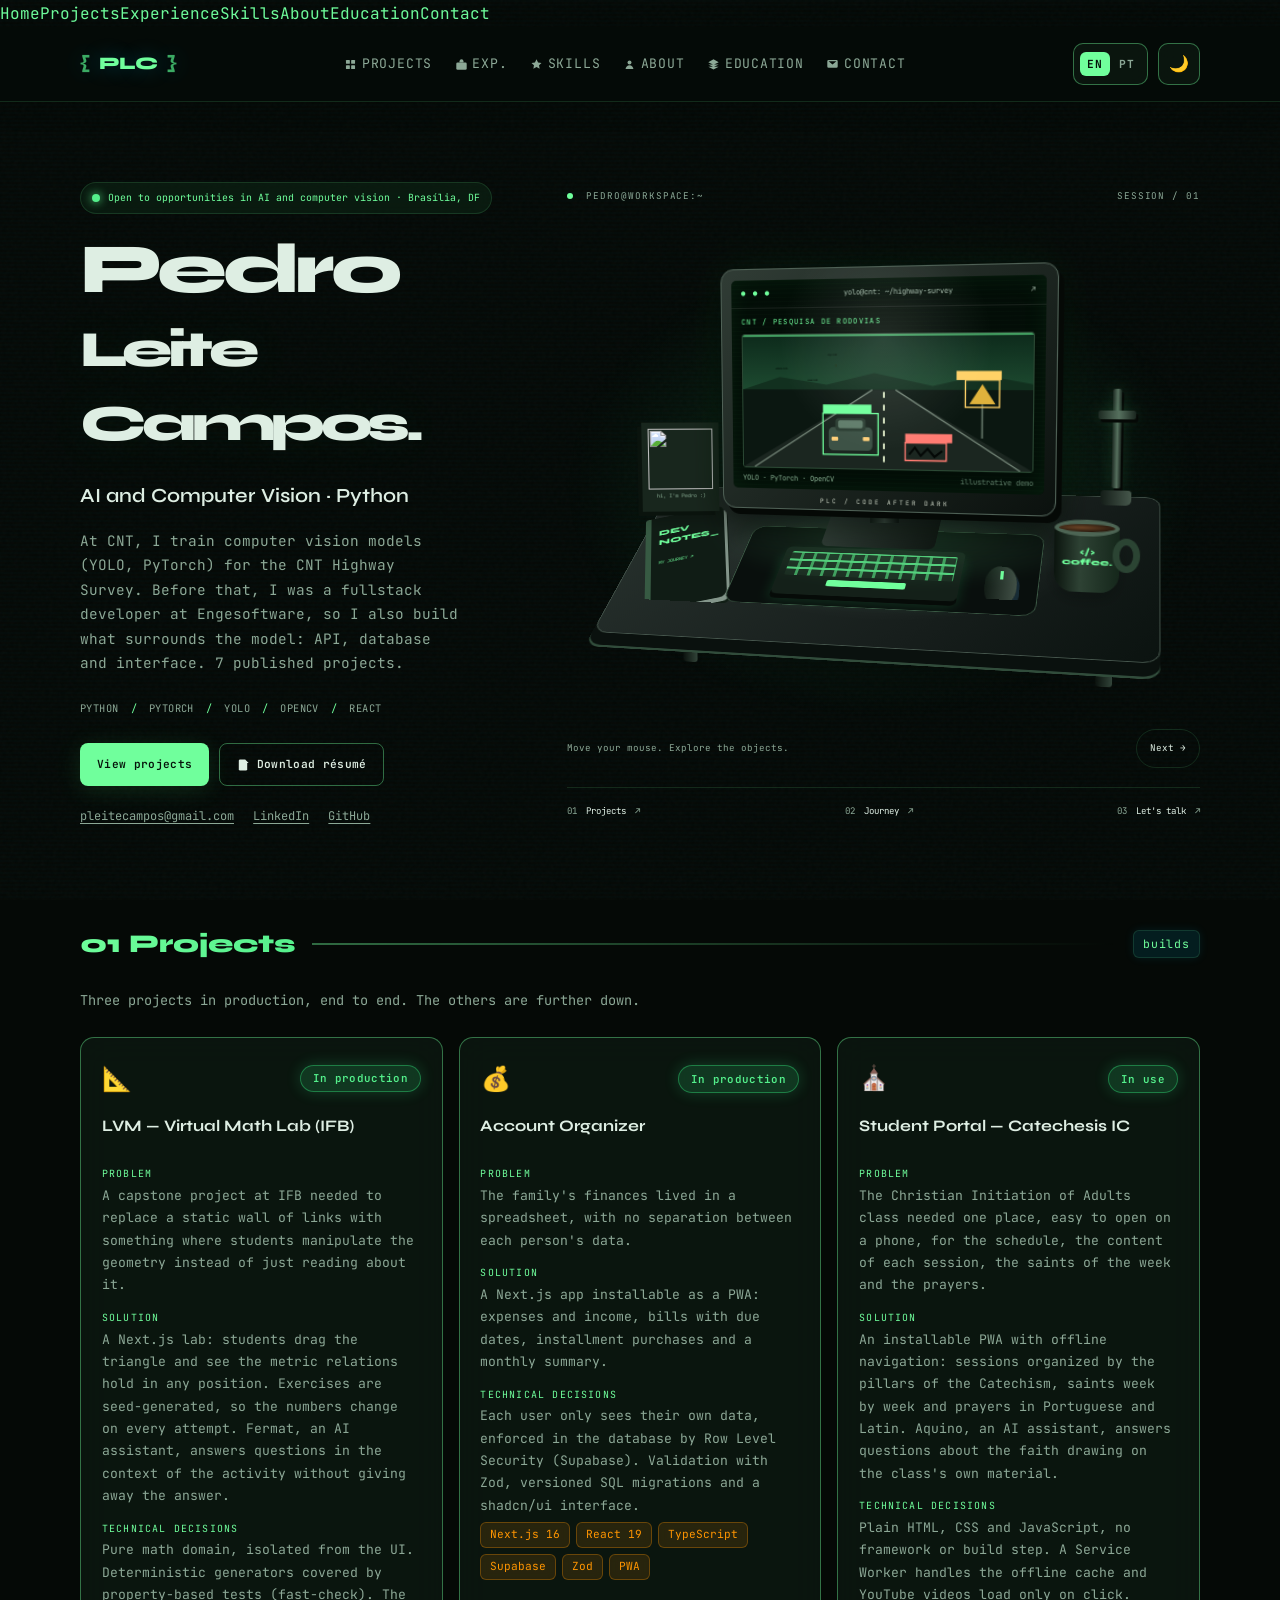
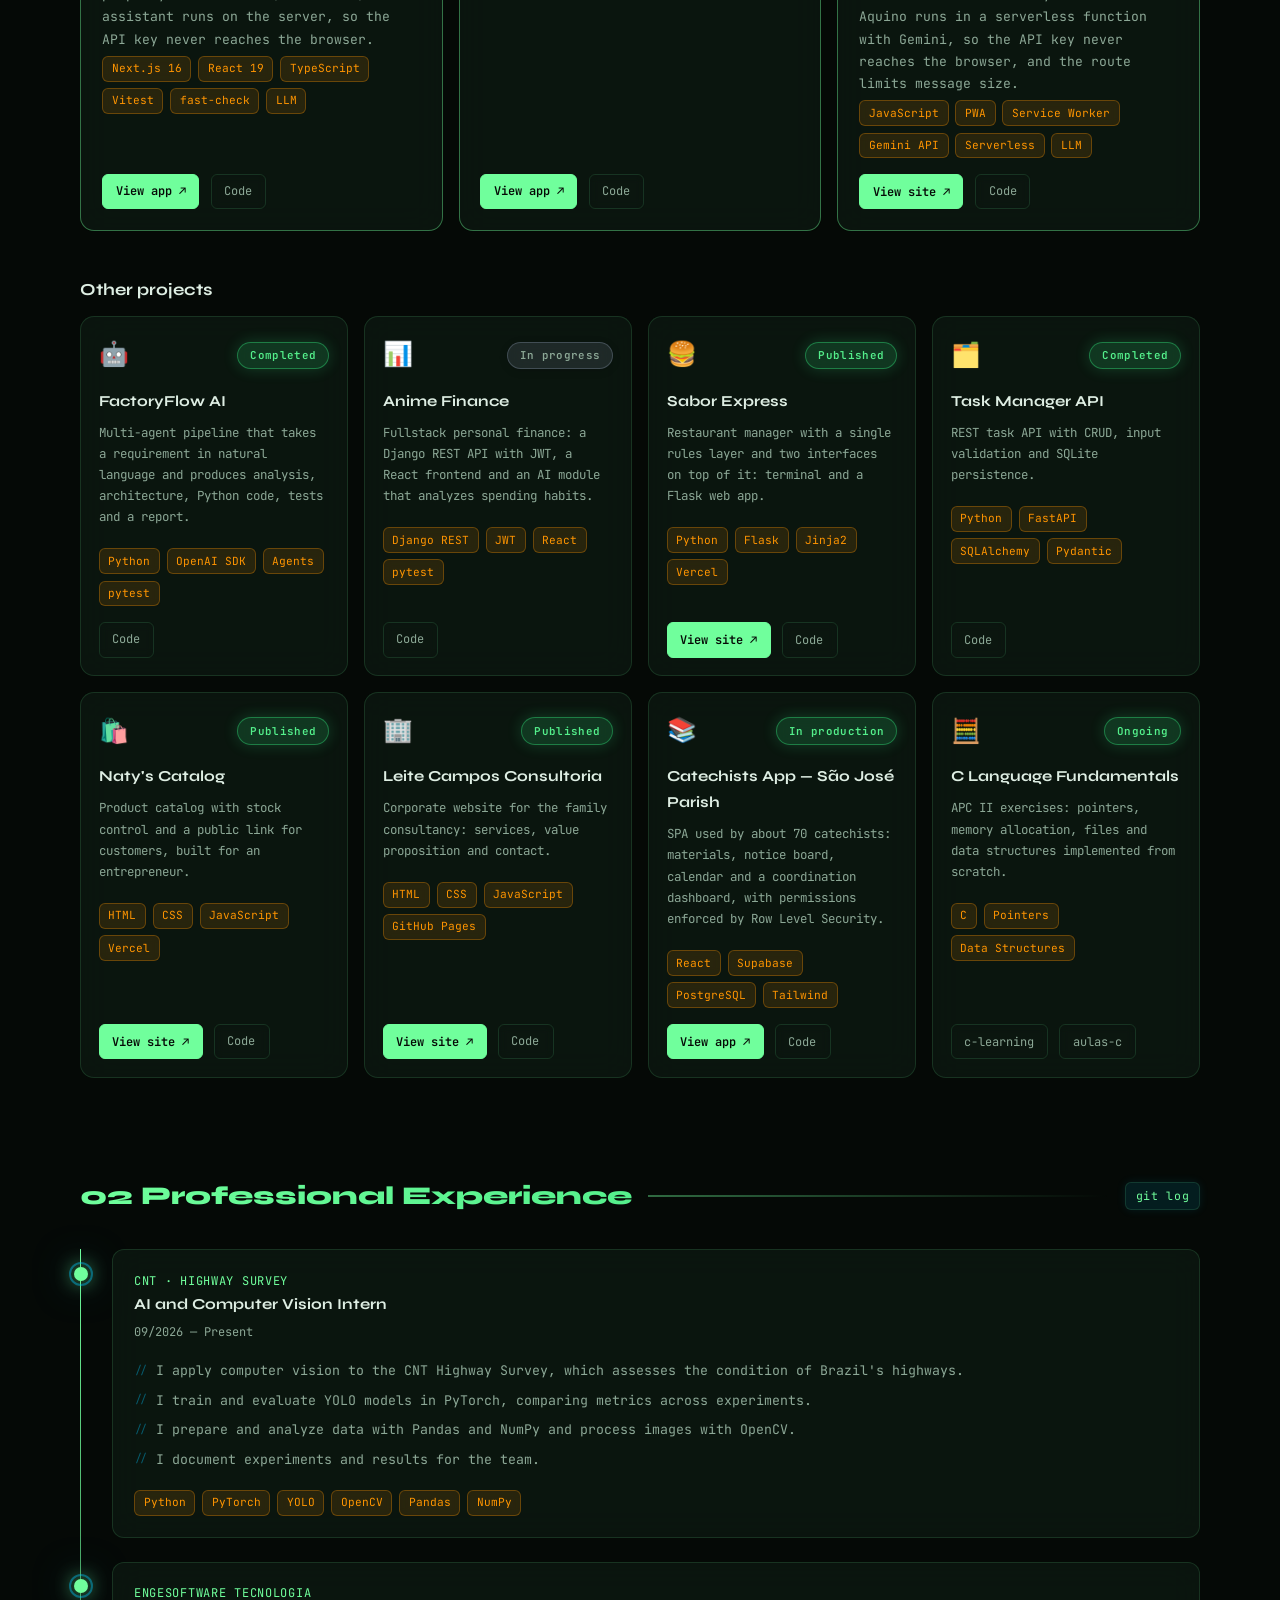
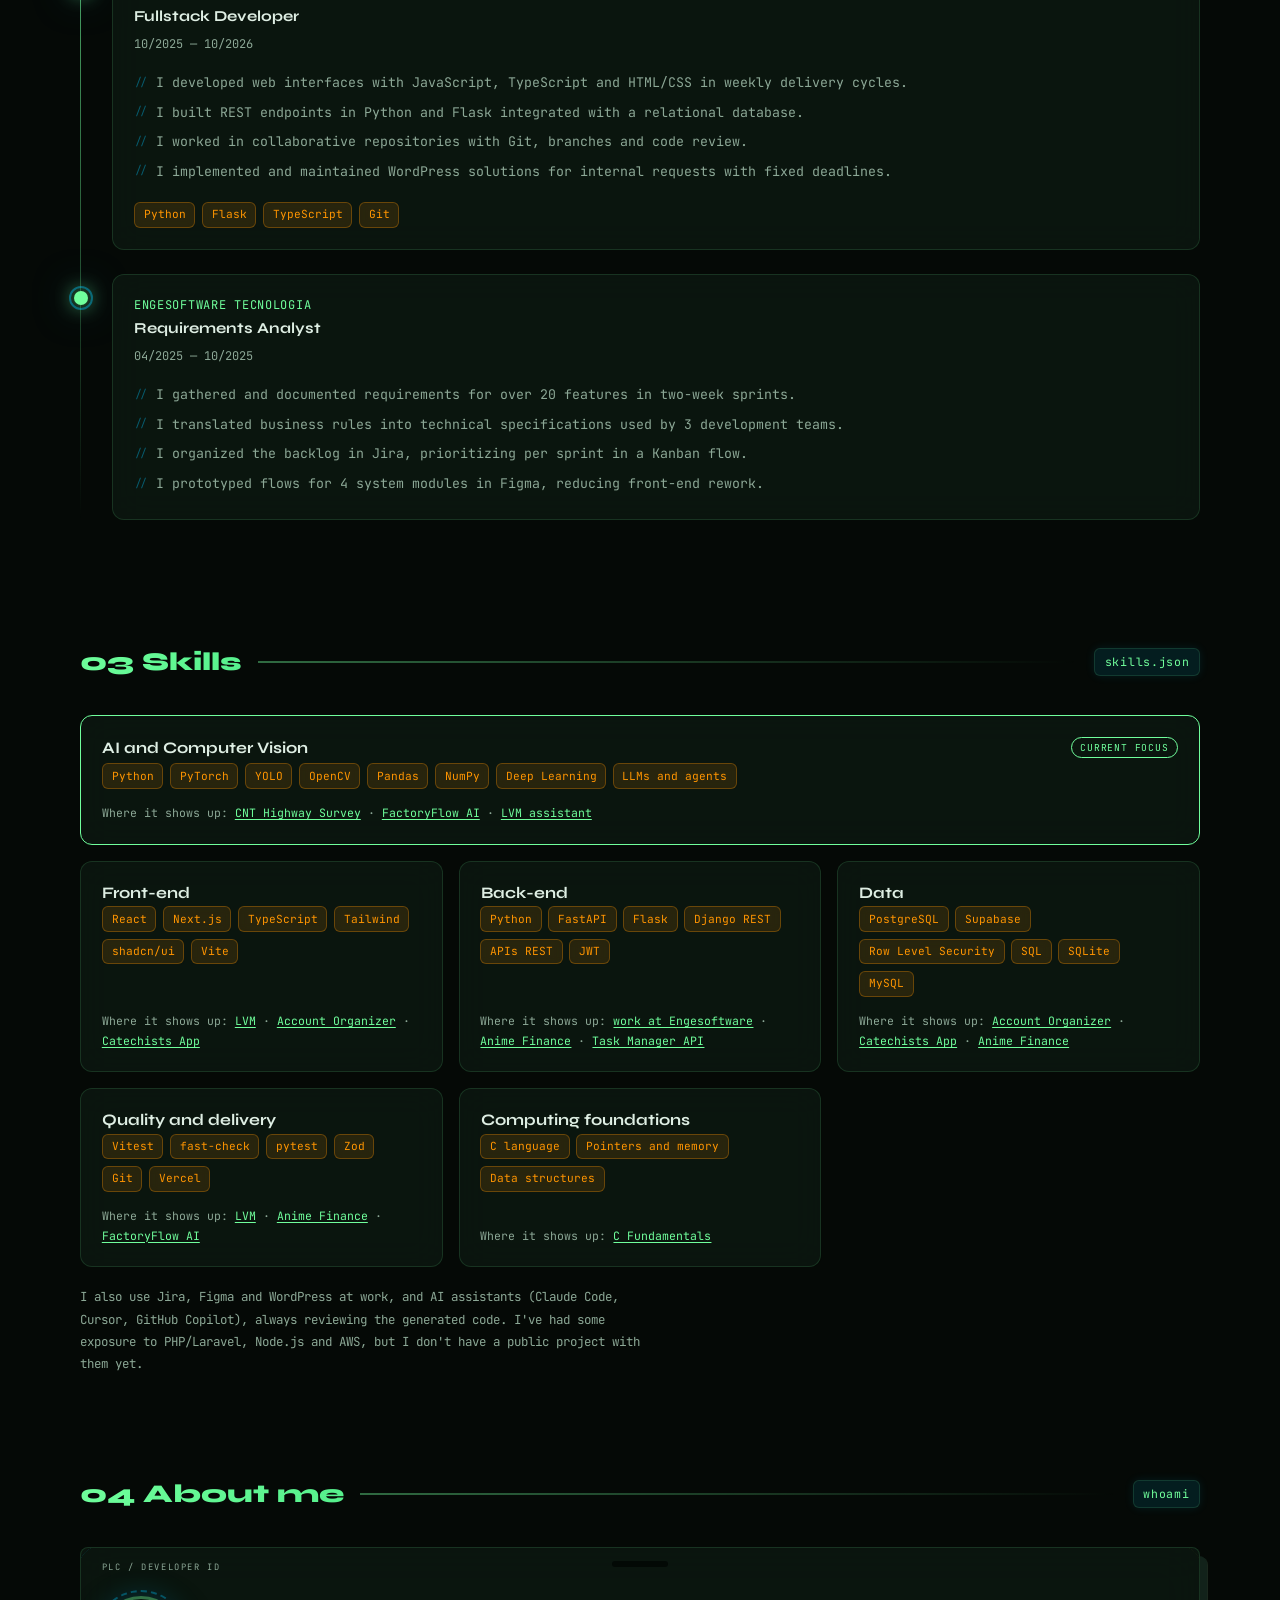
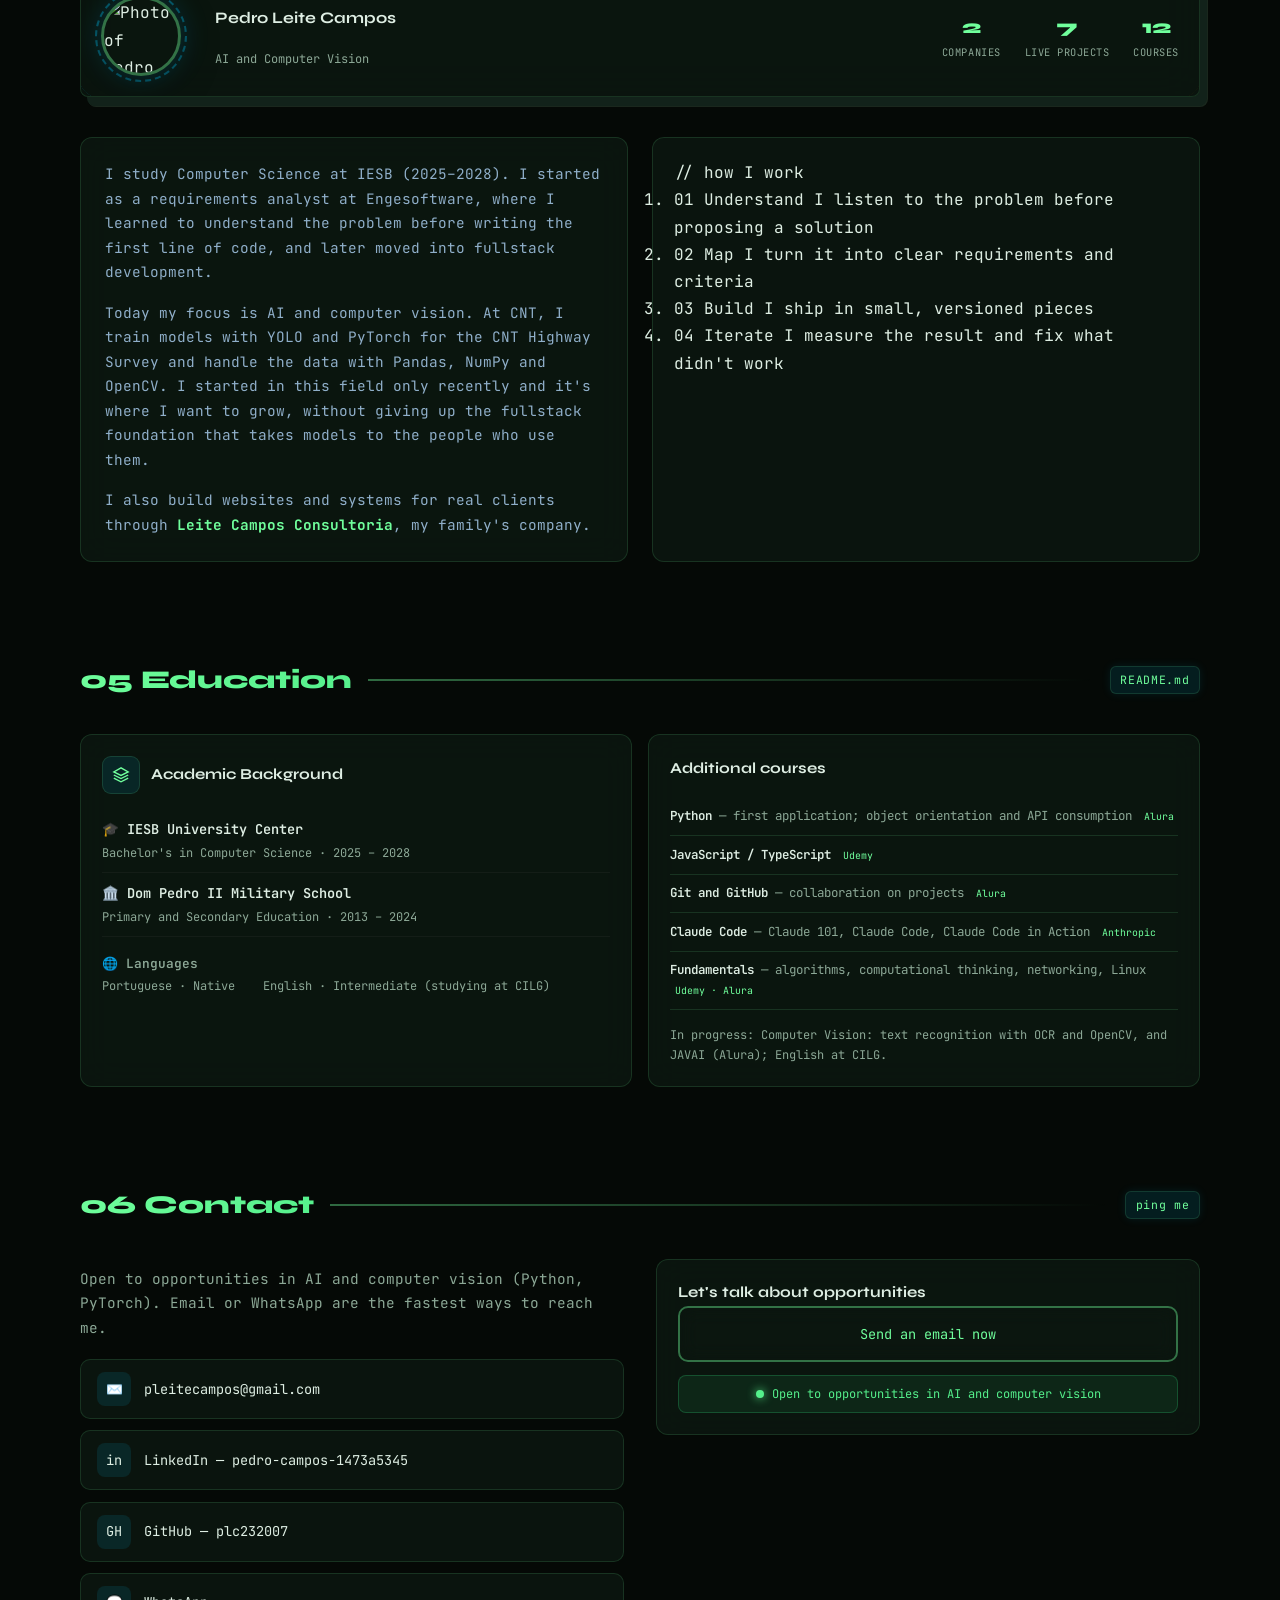
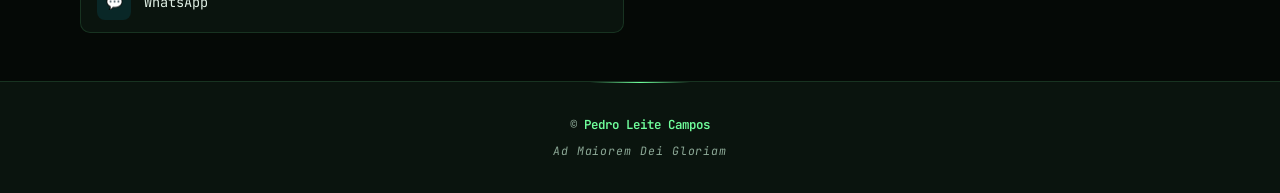
==== index.html @ a8c3add8 "feat: site em inglês por padrão com botão para português e rename para portfolio-pedro Co-Authored-B" ====
<!DOCTYPE html>
<html lang="en">

<head>
  <meta charset="UTF-8" />
  <meta name="viewport" content="width=device-width, initial-scale=1.0" />
  <meta name="description"
    content="Pedro Leite Campos works with AI and computer vision at CNT (CNT Highway Survey): Python, PyTorch, YOLO and OpenCV. Fullstack foundation in React/Next.js. Brasília, Brazil." data-pt-content="Pedro Leite Campos, IA e visão computacional na CNT (Pesquisa CNT de Rodovias): Python, PyTorch, YOLO e OpenCV. Base fullstack em React/Next.js. Brasília." />
  <title data-pt="Pedro Leite Campos | IA e Visão Computacional · Python">Pedro Leite Campos | AI &amp; Computer Vision · Python</title>

  <link rel="canonical" href="https://plc232007.github.io/portfolio-pedro/" />
  <link rel="icon" href="data:image/svg+xml,%3Csvg xmlns='http://www.w3.org/2000/svg' viewBox='0 0 32 32'%3E%3Crect width='32' height='32' rx='6' fill='%23050b09'/%3E%3Ctext x='16' y='22' font-family='monospace' font-size='15' font-weight='700' text-anchor='middle' fill='%2370ff9c'%3E%7BP%7D%3C/text%3E%3C/svg%3E" />

  <!-- Open Graph / LinkedIn / WhatsApp -->
  <meta property="og:type" content="website" />
  <meta property="og:title" content="Pedro Leite Campos | AI &amp; Computer Vision · Python" data-pt-content="Pedro Leite Campos | IA e Visão Computacional · Python" />
  <meta property="og:description" content="Pedro Leite Campos works with AI and computer vision at CNT (CNT Highway Survey): Python, PyTorch, YOLO and OpenCV. Fullstack foundation in React/Next.js. Brasília, Brazil." data-pt-content="Pedro Leite Campos, IA e visão computacional na CNT (Pesquisa CNT de Rodovias): Python, PyTorch, YOLO e OpenCV. Base fullstack em React/Next.js. Brasília." />
  <meta property="og:url" content="https://plc232007.github.io/portfolio-pedro/" />
  <meta property="og:image" content="https://plc232007.github.io/portfolio-pedro/assets/img/og-image.jpg" />
  <meta property="og:image:width" content="1200" />
  <meta property="og:image:height" content="630" />
  <meta property="og:image:alt" content="Pedro Leite Campos, AI and computer vision with Python" data-pt-content="Pedro Leite Campos, IA e visão computacional com Python" />
  <meta property="og:locale" content="en_US" data-pt-content="pt_BR" />
  <meta property="og:locale:alternate" content="pt_BR" data-pt-content="en_US" />

  <!-- Twitter Card -->
  <meta name="twitter:card" content="summary_large_image" />
  <meta name="twitter:title" content="Pedro Leite Campos | AI &amp; Computer Vision · Python" data-pt-content="Pedro Leite Campos | IA e Visão Computacional · Python" />
  <meta name="twitter:description" content="Pedro Leite Campos works with AI and computer vision at CNT (CNT Highway Survey): Python, PyTorch, YOLO and OpenCV. Fullstack foundation in React/Next.js. Brasília, Brazil." data-pt-content="Pedro Leite Campos, IA e visão computacional na CNT (Pesquisa CNT de Rodovias): Python, PyTorch, YOLO e OpenCV. Base fullstack em React/Next.js. Brasília." />
  <meta name="twitter:image" content="https://plc232007.github.io/portfolio-pedro/assets/img/og-image.jpg" />

  <link rel="preconnect" href="https://fonts.googleapis.com" />
  <link rel="preconnect" href="https://fonts.gstatic.com" crossorigin />
  <link
    href="https://fonts.googleapis.com/css2?family=JetBrains+Mono:wght@400;600;700&family=Syne:wght@400;700;800&display=swap"
    rel="stylesheet" />

  <link rel="stylesheet" href="./assets/css/style.css" />
  <link rel="stylesheet" href="./assets/css/enhance.css" />
  <link rel="stylesheet" href="./assets/css/workspace.css" />


  <script src="./assets/js/i18n.js" defer></script>
  <script src="./assets/js/script.js" defer></script>
  <script src="./assets/js/interactions.js" defer></script>
  <script src="./assets/js/workspace.js" defer></script>
</head>

<body>
  <!-- HUD -->
  <div class="scroll-progress" id="scroll-progress" aria-hidden="true"></div>
  <nav class="section-nav" id="section-nav" aria-label="Section navigation" data-pt-aria-label="Navegação por seções"></nav>

  <!-- Fundo: malha técnica + véu de profundidade -->
  <div class="bg-grid" id="bg-grid" aria-hidden="true"></div>
  <div class="bg-veil" aria-hidden="true"></div>

  <div class="wrap">
    <header class="header">
      <div class="container nav">
        <a class="logo" href="#inicio" aria-label="Go to top" data-pt-aria-label="Ir para o início">
          <span class="logo-bracket">{</span> PLC <span class="logo-bracket">}</span>
        </a>

        <nav aria-label="Main navigation" data-pt-aria-label="Navegação principal">
          <ul class="nav-links">
            <li>
              <a href="#projetos">
                <svg viewBox="0 0 20 20" fill="currentColor" class="icon-xs" aria-hidden="true">
                  <rect x="3" y="3" width="6" height="6" rx="1"></rect>
                  <rect x="11" y="3" width="6" height="6" rx="1"></rect>
                  <rect x="3" y="11" width="6" height="6" rx="1"></rect>
                  <rect x="11" y="11" width="6" height="6" rx="1"></rect>
                </svg>
                <span data-pt="Projetos">Projects</span>
              </a>
            </li>

            <li>
              <a href="#experiencia">
                <svg viewBox="0 0 20 20" fill="currentColor" class="icon-xs" aria-hidden="true">
                  <rect x="2" y="7" width="16" height="11" rx="2"></rect>
                  <path d="M7 7V5a3 3 0 016 0v2"></path>
                </svg>
                Exp.
              </a>
            </li>

            <li>
              <a href="#habilidades">
                <svg viewBox="0 0 20 20" fill="currentColor" class="icon-xs" aria-hidden="true">
                  <path d="M10 2l2.4 4.8 5.3.8-3.8 3.7.9 5.2L10 14l-4.8 2.5.9-5.2-3.8-3.7 5.3-.8z"></path>
                </svg>
                Skills
              </a>
            </li>

            <li>
              <a href="#sobre">
                <svg viewBox="0 0 20 20" fill="currentColor" class="icon-xs" aria-hidden="true">
                  <circle cx="10" cy="7" r="3"></circle>
                  <path d="M4 17c0-3.3 2.7-6 6-6s6 2.7 6 6"></path>
                </svg>
                <span data-pt="Sobre">About</span>
              </a>
            </li>

            <li>
              <a href="#formacao">
                <svg viewBox="0 0 20 20" fill="currentColor" class="icon-xs" aria-hidden="true">
                  <path d="M10 2L2 6.5l8 4 8-4L10 2zM2 13.5l8 4 8-4M2 10l8 4 8-4"></path>
                </svg>
                <span data-pt="Formação">Education</span>
              </a>
            </li>

            <li>
              <a href="#contato">
                <svg viewBox="0 0 20 20" fill="currentColor" class="icon-xs" aria-hidden="true">
                  <path d="M2 5a2 2 0 012-2h12a2 2 0 012 2v8a2 2 0 01-2 2H4a2 2 0 01-2-2V5zm2 0l6 5 6-5"></path>
                </svg>
                <span data-pt="Contato">Contact</span>
              </a>
            </li>
          </ul>
        </nav>

        <div class="nav-tools">
          <button class="lang-toggle" id="lang-toggle" type="button" aria-label="Mudar para português">
            <span class="lang-opt" data-lang="en">EN</span><span class="lang-opt" data-lang="pt">PT</span>
          </button>
          <button class="theme-toggle" id="theme-toggle" aria-label="Toggle theme" data-pt-aria-label="Alternar tema">
            <span id="theme-icon">🌙</span>
          </button>
        </div>
      </div>
    </header>

    <main>
      <!-- ========== HERO ========== -->
      <section class="hero workspace-hero" id="inicio" data-nav-label="Home" data-nav-label-pt="Início">
        <div class="container hero-grid">
          <div>
            <div class="hero-badge">
              <span class="dot"></span>
              <span data-pt="Aberto a oportunidades em IA e visão computacional · Brasília, DF">Open to opportunities in AI and computer vision · Brasília, DF</span>
            </div>

            <h1 class="hero-name">Pedro<br /><span>Leite Campos.</span></h1>

            <p class="hero-role" data-pt="IA e Visão Computacional · Python">AI and Computer Vision · Python</p>

            <p class="hero-intro" data-pt="Na CNT, treino modelos de visão computacional (YOLO, PyTorch) para a Pesquisa CNT de Rodovias. Antes, fui desenvolvedor fullstack na Engesoftware, então também construo o que fica em volta do modelo: API, banco e interface. São 7 projetos publicados.">At CNT, I train computer vision models (YOLO, PyTorch) for the CNT Highway Survey. Before that, I was a fullstack developer at Engesoftware, so I also build what surrounds the model: API, database and interface. 7 published projects.</p>

            <p class="studio-stack">PYTHON <span>/</span> PYTORCH <span>/</span> YOLO <span>/</span> OPENCV <span>/</span> REACT</p>

            <div class="cta-group">
              <a class="btn btn-primary" href="#projetos" data-pt="Ver projetos">View projects</a>

              <a class="btn btn-ghost" href="./assets/docs/curriculo-pedro-leite-campos.pdf"
                download="Pedro-Leite-Campos-Curriculo.pdf">
                <svg viewBox="0 0 20 20" fill="currentColor" class="icon-sm" aria-hidden="true">
                  <path d="M13 2H6a2 2 0 00-2 2v12a2 2 0 002 2h8a2 2 0 002-2V7l-3-5z"></path>
                  <polyline points="13,2 13,7 18,7"></polyline>
                  <line x1="10" y1="9" x2="10" y2="15"></line>
                  <polyline points="7,12 10,15 13,12"></polyline>
                </svg>
                <span data-pt="Baixar currículo">Download résumé</span>
              </a>
            </div>

            <ul class="hero-contact" aria-label="Contact" data-pt-aria-label="Contato">
              <li><a href="mailto:pleitecampos@gmail.com">pleitecampos@gmail.com</a></li>
              <li><a href="https://www.linkedin.com/in/pedro-campos-1473a5345/" target="_blank" rel="noreferrer">LinkedIn</a></li>
              <li><a href="https://github.com/plc232007" target="_blank" rel="noreferrer">GitHub</a></li>
            </ul>
          </div>

          <div class="workspace" id="workspace" aria-label="Pedro's interactive workspace" data-pt-aria-label="Workspace interativo de Pedro">
            <div class="workspace-heading"><span><i></i> PEDRO@WORKSPACE:~</span><span>SESSION / 01</span></div>
            <div class="workspace-stage" id="workspace-stage">
              <div class="room-halo" aria-hidden="true"></div>
              <div class="desk-float">
              <div class="desk-scene" id="desk-scene">
                <div class="desk-shadow" aria-hidden="true"></div>
                <div class="desk-leg desk-leg-left" aria-hidden="true"></div>
                <div class="desk-leg desk-leg-right" aria-hidden="true"></div>
                <div class="desk-surface" aria-hidden="true"></div>
                <div class="screen-spill" aria-hidden="true"></div>
                <div class="desk-edge" aria-hidden="true"></div>
                <div class="desk-mat" aria-hidden="true"></div>
                <div class="monitor-foot" aria-hidden="true"></div>
                <div class="monitor-neck" aria-hidden="true"></div>
                <a class="desk-monitor desk-object" id="desk-monitor" href="#exp-cnt" aria-label="Monitor: visão computacional na Pesquisa CNT de Rodovias">
                  <div class="monitor-screen" id="monitor-screen" data-mode="cv">
                    <div class="screen-toolbar"><span>● ● ●</span><span id="screen-path">yolo@cnt: ~/rodovias</span><span>↗</span></div>
                    <div class="screen-cv">
                      <span class="screen-kicker">CNT / PESQUISA DE RODOVIAS</span>
                      <svg class="cv-feed" viewBox="0 0 300 136" aria-hidden="true" focusable="false">
                        <defs>
                          <linearGradient id="cv-sky" x1="0" y1="0" x2="0" y2="1"><stop offset="0" stop-color="#0d2a1b" /><stop offset="1" stop-color="#1d4a30" /></linearGradient>
                        </defs>
                        <rect width="300" height="56" fill="url(#cv-sky)" />
                        <polygon points="0,56 40,43 90,51 140,39 200,52 250,41 300,50 300,56" fill="#12301f" />
                        <rect y="56" width="300" height="80" fill="#0b1711" />
                        <polygon points="138,56 162,56 300,136 0,136" fill="#1b2620" />
                        <line x1="138" y1="56" x2="12" y2="136" stroke="#7d8f80" stroke-width="1.2" />
                        <line x1="162" y1="56" x2="288" y2="136" stroke="#7d8f80" stroke-width="1.2" />
                        <line class="cv-lane" x1="150" y1="58" x2="150" y2="136" stroke="#d9e6c3" stroke-width="2" stroke-dasharray="6 7" />
                        <g class="cv-car">
                          <rect x="92" y="94" width="46" height="24" rx="5" fill="#3d5246" />
                          <rect x="99" y="85" width="32" height="13" rx="4" fill="#2c3e33" />
                          <rect x="102" y="87" width="26" height="8" rx="2" fill="#9fc7ae" opacity=".45" />
                          <rect x="95" y="104" width="7" height="4" rx="1" fill="#ffcf7a" />
                          <rect x="128" y="104" width="7" height="4" rx="1" fill="#ffcf7a" />
                        </g>
                        <line x1="250" y1="70" x2="250" y2="104" stroke="#55665a" stroke-width="2" />
                        <polygon points="250,50 263,70 237,70" fill="#e0b23c" />
                        <text x="250" y="68" text-anchor="middle" font-size="10" font-weight="700" fill="#2a2208">!</text>
                        <polyline points="176,121 182,114 188,122 195,115 202,123 210,117" fill="none" stroke="#040806" stroke-width="2.2" />
                        <g class="cv-det cv-det--car"><rect x="86" y="80" width="58" height="42" pathLength="100" /><rect class="cv-tag" x="86" y="71" width="51" height="9" /><text x="89" y="78" data-pt="veículo 0.94">vehicle 0.94</text></g>
                        <g class="cv-det cv-det--sign"><rect x="233" y="46" width="34" height="27" pathLength="100" /><rect class="cv-tag" x="224" y="37" width="45" height="9" /><text x="227" y="44" data-pt="placa 0.88">sign 0.88</text></g>
                        <g class="cv-det cv-det--crack"><rect x="172" y="109" width="42" height="18" pathLength="100" /><rect class="cv-tag" x="172" y="100" width="48" height="9" /><text x="175" y="107" data-pt="trinca 0.81">crack 0.81</text></g>
                        <rect class="cv-scan" width="300" height="2" />
                      </svg>
                      <div class="cv-meta"><span>YOLO · PyTorch · OpenCV</span><span data-pt="demo ilustrativa">illustrative demo</span></div>
                    </div>
                    <div class="screen-body" hidden>
                      <span class="screen-kicker">PROJECT / <span id="screen-number">01</span></span>
                      <strong id="screen-title">LVM</strong>
                      <p id="screen-description">Interactive geometry with seed-generated exercises and an AI assistant.</p>
                      <div class="screen-terminal" aria-hidden="true"><span><b>❯</b> python <em>train.py</em> --model plc-net</span><span>epoch <em id="train-epoch">20</em>/20 <b id="train-progress">██████████</b> loss <em id="train-loss">0.041</em></span><span data-pt-html="&lt;b&gt;focus&lt;/b&gt;: [visão comp., python, web]"><b>focus</b>: [comp. vision, python, web]</span><span class="terminal-prompt" data-pt="❯ explorar projeto">❯ explore project</span><svg class="screen-net" viewBox="0 0 60 48"><g class="net-edges"><line x1="6" y1="10" x2="30" y2="6"/><line x1="6" y1="10" x2="30" y2="18"/><line x1="6" y1="10" x2="30" y2="30"/><line x1="6" y1="10" x2="30" y2="42"/><line x1="6" y1="24" x2="30" y2="6"/><line x1="6" y1="24" x2="30" y2="18"/><line x1="6" y1="24" x2="30" y2="30"/><line x1="6" y1="24" x2="30" y2="42"/><line x1="6" y1="38" x2="30" y2="6"/><line x1="6" y1="38" x2="30" y2="18"/><line x1="6" y1="38" x2="30" y2="30"/><line x1="6" y1="38" x2="30" y2="42"/><line x1="30" y1="6" x2="54" y2="17"/><line x1="30" y1="6" x2="54" y2="31"/><line x1="30" y1="18" x2="54" y2="17"/><line x1="30" y1="18" x2="54" y2="31"/><line x1="30" y1="30" x2="54" y2="17"/><line x1="30" y1="30" x2="54" y2="31"/><line x1="30" y1="42" x2="54" y2="17"/><line x1="30" y1="42" x2="54" y2="31"/></g><g class="net-nodes"><circle cx="6" cy="10" r="3" style="--d:0.00s"/><circle cx="6" cy="24" r="3" style="--d:0.12s"/><circle cx="6" cy="38" r="3" style="--d:0.24s"/><circle cx="30" cy="6" r="3" style="--d:0.35s"/><circle cx="30" cy="18" r="3" style="--d:0.47s"/><circle cx="30" cy="30" r="3" style="--d:0.59s"/><circle cx="30" cy="42" r="3" style="--d:0.71s"/><circle cx="54" cy="17" r="3" style="--d:0.70s"/><circle cx="54" cy="31" r="3" style="--d:0.82s"/></g></svg></div>
                      <span class="screen-open" data-pt-html="Conhecer projeto &lt;span&gt;↗&lt;/span&gt;">View project <span>↗</span></span>
                    </div>
                  </div>
                  <span class="monitor-brand">PLC / CODE AFTER DARK</span>
                </a>
                <div class="desk-keyboard" aria-hidden="true"><div></div><span></span></div>
                <div class="desk-mouse" aria-hidden="true"></div>
                <a class="desk-notebook desk-object" href="#experiencia" aria-label="Notebook: see my journey" data-pt-aria-label="Caderno: conhecer minha trajetória"><span>DEV<br />NOTES_</span><small data-pt="MINHA TRAJETÓRIA ↗">MY JOURNEY ↗</small></a>
                <a class="desk-photo desk-object" href="#sobre" aria-label="Photo frame: about Pedro" data-pt-aria-label="Porta-retrato: sobre Pedro"><img src="./assets/img/pedro.webp" alt="" width="320" height="320" /><span data-pt="oi, sou o Pedro :)">hi, I'm Pedro :)</span></a>
                <a class="desk-cup desk-object" href="#contato" aria-label="Mug: let's talk" data-pt-aria-label="Caneca: vamos conversar"><span>&lt;/&gt;<br />coffee.</span></a>
                <div class="desk-crucifix" aria-hidden="true"><i></i><i></i><span></span></div>
                <span class="desk-sticker" aria-hidden="true">~/plc</span>
              </div>
              </div>
            </div>
            <div class="workspace-controls">
              <p id="workspace-hint">Mova o mouse. Explore os objetos.</p>
              <button type="button" id="workspace-next" hidden aria-label="Show the next item on the monitor" data-pt-aria-label="Mostrar o próximo item no monitor" data-pt-html="Próximo &lt;span&gt;→&lt;/span&gt;">Next <span>→</span></button>
            </div>
            <nav class="workspace-shortcuts" aria-label="Explore the workspace" data-pt-aria-label="Explorar o workspace">
              <a href="#projetos">01 <span data-pt="Projetos">Projects</span> ↗</a>
              <a href="#experiencia">02 <span data-pt="Trajetória">Journey</span> ↗</a>
              <a href="#contato">03 <span data-pt="Vamos conversar">Let's talk</span> ↗</a>
            </nav>
          </div>
        </div>
      </section>

      <!-- ========== PROJETOS ========== -->
      <section class="section reveal" id="projetos" data-nav-label="Projects" data-nav-label-pt="Projetos">
        <div class="container">
          <div class="section-head">
            <h2><span class="section-index">01</span> <span data-pt="Projetos">Projects</span></h2>
            <div class="section-line"></div>
            <span class="section-tag">builds</span>
          </div>


          <p class="projects-intro" data-pt="Três projetos em produção, de ponta a ponta. Os outros estão mais abaixo.">Three projects in production, end to end. The others are further down.</p>

          <div class="projects-grid projects-grid--featured">
            <article id="proj-lvm" class="proj-card proj-card--featured">
              <div class="proj-top">
                <span class="proj-icon" aria-hidden="true">📐</span>
                <span class="proj-status proj-status-live" data-pt="Em produção">In production</span>
              </div>

              <h3 data-pt="LVM — Laboratório Virtual de Matemática (IFB)">LVM — Virtual Math Lab (IFB)</h3>

              <dl class="proj-case">
                <dt data-pt="Problema">Problem</dt>
                <dd data-pt="Um TCC no IFB precisava trocar um mural de links estático por algo em que o aluno manipulasse a geometria, em vez de só ler sobre ela.">A capstone project at IFB needed to replace a static wall of links with something where students manipulate the geometry instead of just reading about it.</dd>
                <dt data-pt="Solução">Solution</dt>
                <dd data-pt="Laboratório em Next.js: o aluno arrasta o triângulo e vê as relações métricas valerem em qualquer posição. Os exercícios são gerados por semente, então os números mudam a cada tentativa. O Fermat, um assistente de IA, tira dúvidas no contexto da atividade sem entregar a resposta.">A Next.js lab: students drag the triangle and see the metric relations hold in any position. Exercises are seed-generated, so the numbers change on every attempt. Fermat, an AI assistant, answers questions in the context of the activity without giving away the answer.</dd>
                <dt data-pt="Decisões técnicas">Technical decisions</dt>
                <dd data-pt="Domínio matemático puro, isolado da UI. Geradores determinísticos cobertos por testes de propriedade (fast-check). O assistente roda no servidor, então a chave da API nunca chega ao navegador.">Pure math domain, isolated from the UI. Deterministic generators covered by property-based tests (fast-check). The assistant runs on the server, so the API key never reaches the browser.</dd>
              </dl>

              <div class="proj-techs">
                <span class="tech-pill">Next.js 16</span>
                <span class="tech-pill">React 19</span>
                <span class="tech-pill">TypeScript</span>
                <span class="tech-pill">Vitest</span>
                <span class="tech-pill">fast-check</span>
                <span class="tech-pill">LLM</span>
              </div>

              <div class="proj-links">
                <a class="proj-link proj-link--primary" href="https://lvm-seven.vercel.app" target="_blank" rel="noreferrer" data-pt="Ver app ↗">View app ↗</a>
                <a class="proj-link" href="https://github.com/plc232007/lvm" target="_blank" rel="noreferrer" data-pt="Código">Code</a>
              </div>
            </article>
            <article id="proj-organizador" class="proj-card proj-card--featured">
              <div class="proj-top">
                <span class="proj-icon" aria-hidden="true">💰</span>
                <span class="proj-status proj-status-live" data-pt="Em produção">In production</span>
              </div>

              <h3 data-pt="Organizador de Contas">Account Organizer</h3>

              <dl class="proj-case">
                <dt data-pt="Problema">Problem</dt>
                <dd data-pt="O controle financeiro da família ficava em planilha, sem separação entre os dados de cada pessoa.">The family's finances lived in a spreadsheet, with no separation between each person's data.</dd>
                <dt data-pt="Solução">Solution</dt>
                <dd data-pt="App em Next.js instalável como PWA: gastos e receitas, contas a pagar com vencimento, compras parceladas e resumo do mês.">A Next.js app installable as a PWA: expenses and income, bills with due dates, installment purchases and a monthly summary.</dd>
                <dt data-pt="Decisões técnicas">Technical decisions</dt>
                <dd data-pt="Cada usuário só enxerga os próprios dados, garantido no banco por Row Level Security (Supabase). Validação com Zod, migrations SQL versionadas e UI com shadcn/ui.">Each user only sees their own data, enforced in the database by Row Level Security (Supabase). Validation with Zod, versioned SQL migrations and a shadcn/ui interface.</dd>
              </dl>

              <div class="proj-techs">
                <span class="tech-pill">Next.js 16</span>
                <span class="tech-pill">React 19</span>
                <span class="tech-pill">TypeScript</span>
                <span class="tech-pill">Supabase</span>
                <span class="tech-pill">Zod</span>
                <span class="tech-pill">PWA</span>
              </div>

              <div class="proj-links">
                <a class="proj-link proj-link--primary" href="https://organizador-contas-et4n.vercel.app/" target="_blank" rel="noreferrer" data-pt="Ver app ↗">View app ↗</a>
                <a class="proj-link" href="https://github.com/plc232007/organizador-contas" target="_blank" rel="noreferrer" data-pt="Código">Code</a>
              </div>
            </article>
            <article id="proj-portal-aluno" class="proj-card proj-card--featured">
              <div class="proj-top">
                <span class="proj-icon" aria-hidden="true">⛪</span>
                <span class="proj-status proj-status-live" data-pt="Em uso">In use</span>
              </div>

              <h3 data-pt="Portal do Aluno — Catequese IC">Student Portal — Catechesis IC</h3>

              <dl class="proj-case">
                <dt data-pt="Problema">Problem</dt>
                <dd data-pt="A turma de Iniciação Cristã de Adultos precisava de um só lugar, fácil de abrir no celular, para o cronograma, o conteúdo de cada encontro, os santos da semana e as orações.">The Christian Initiation of Adults class needed one place, easy to open on a phone, for the schedule, the content of each session, the saints of the week and the prayers.</dd>
                <dt data-pt="Solução">Solution</dt>
                <dd data-pt="PWA instalável e com navegação offline: encontros organizados pelos pilares do Catecismo, santos semana a semana e orações em português e latim. O Aquino, um assistente de IA, tira dúvidas de fé a partir do material da própria turma.">An installable PWA with offline navigation: sessions organized by the pillars of the Catechism, saints week by week and prayers in Portuguese and Latin. Aquino, an AI assistant, answers questions about the faith drawing on the class's own material.</dd>
                <dt data-pt="Decisões técnicas">Technical decisions</dt>
                <dd data-pt="HTML, CSS e JavaScript puro, sem framework nem build. Service Worker para o cache offline e vídeos do YouTube carregados só no clique. O Aquino roda numa função serverless com o Gemini, então a chave da API nunca chega ao navegador, e a rota limita o tamanho das mensagens.">Plain HTML, CSS and JavaScript, no framework or build step. A Service Worker handles the offline cache and YouTube videos load only on click. Aquino runs in a serverless function with Gemini, so the API key never reaches the browser, and the route limits message size.</dd>
              </dl>

              <div class="proj-techs">
                <span class="tech-pill">JavaScript</span>
                <span class="tech-pill">PWA</span>
                <span class="tech-pill">Service Worker</span>
                <span class="tech-pill">Gemini API</span>
                <span class="tech-pill">Serverless</span>
                <span class="tech-pill">LLM</span>
              </div>

              <div class="proj-links">
                <a class="proj-link proj-link--primary" href="https://catequese-adultos-icv1.vercel.app/" target="_blank" rel="noreferrer" data-pt="Ver site ↗">View site ↗</a>
                <a class="proj-link" href="https://github.com/plc232007/catequese-adultos-ic" target="_blank" rel="noreferrer" data-pt="Código">Code</a>
              </div>
            </article>
          </div>

          <h3 class="projects-subtitle" data-pt="Outros projetos">Other projects</h3>
          <div class="projects-grid projects-grid--compact">
            <article id="proj-factoryflow" class="proj-card proj-card--compact">
              <div class="proj-top">
                <span class="proj-icon" aria-hidden="true">🤖</span>
                <span class="proj-status proj-status-live" data-pt="Concluído">Completed</span>
              </div>
              <h3>FactoryFlow AI</h3>
              <p class="proj-description" data-pt="Pipeline multiagente que recebe um requisito em linguagem natural e gera análise, arquitetura, código Python, testes e relatório.">Multi-agent pipeline that takes a requirement in natural language and produces analysis, architecture, Python code, tests and a report.</p>
              <div class="proj-techs">
                <span class="tech-pill">Python</span>
                <span class="tech-pill">OpenAI SDK</span>
                <span class="tech-pill">Agents</span>
                <span class="tech-pill">pytest</span>
              </div>
              <div class="proj-links">
                <a class="proj-link" href="https://github.com/plc232007/factoryflow-ai" target="_blank" rel="noreferrer" data-pt="Código">Code</a>
              </div>
            </article>
            <article id="proj-anime-finance" class="proj-card proj-card--compact">
              <div class="proj-top">
                <span class="proj-icon" aria-hidden="true">📊</span>
                <span class="proj-status proj-status-idea" data-pt="Em evolução">In progress</span>
              </div>
              <h3>Anime Finance</h3>
              <p class="proj-description" data-pt="Finanças pessoais fullstack: API em Django REST com JWT, frontend em React e um módulo de IA que analisa hábitos de gasto.">Fullstack personal finance: a Django REST API with JWT, a React frontend and an AI module that analyzes spending habits.</p>
              <div class="proj-techs">
                <span class="tech-pill">Django REST</span>
                <span class="tech-pill">JWT</span>
                <span class="tech-pill">React</span>
                <span class="tech-pill">pytest</span>
              </div>
              <div class="proj-links">
                <a class="proj-link" href="https://github.com/plc232007/anime-finance" target="_blank" rel="noreferrer" data-pt="Código">Code</a>
              </div>
            </article>
            <article class="proj-card proj-card--compact">
              <div class="proj-top">
                <span class="proj-icon" aria-hidden="true">🍔</span>
                <span class="proj-status proj-status-live" data-pt="Publicado">Published</span>
              </div>
              <h3>Sabor Express</h3>
              <p class="proj-description" data-pt="Gerenciador de restaurantes com uma camada de regras e duas interfaces sobre ela: terminal e web em Flask.">Restaurant manager with a single rules layer and two interfaces on top of it: terminal and a Flask web app.</p>
              <div class="proj-techs">
                <span class="tech-pill">Python</span>
                <span class="tech-pill">Flask</span>
                <span class="tech-pill">Jinja2</span>
                <span class="tech-pill">Vercel</span>
              </div>
              <div class="proj-links">
                <a class="proj-link proj-link--primary" href="https://sabor-express-eight.vercel.app/" target="_blank" rel="noreferrer" data-pt="Ver site ↗">View site ↗</a>
                <a class="proj-link" href="https://github.com/plc232007/sabor-express" target="_blank" rel="noreferrer" data-pt="Código">Code</a>
              </div>
            </article>
            <article id="proj-task-manager" class="proj-card proj-card--compact">
              <div class="proj-top">
                <span class="proj-icon" aria-hidden="true">🗂️</span>
                <span class="proj-status proj-status-live" data-pt="Concluído">Completed</span>
              </div>
              <h3>Task Manager API</h3>
              <p class="proj-description" data-pt="API REST de tarefas com CRUD, validação de entrada e persistência em SQLite.">REST task API with CRUD, input validation and SQLite persistence.</p>
              <div class="proj-techs">
                <span class="tech-pill">Python</span>
                <span class="tech-pill">FastAPI</span>
                <span class="tech-pill">SQLAlchemy</span>
                <span class="tech-pill">Pydantic</span>
              </div>
              <div class="proj-links">
                <a class="proj-link" href="https://github.com/plc232007/to-do-list" target="_blank" rel="noreferrer" data-pt="Código">Code</a>
              </div>
            </article>
            <article class="proj-card proj-card--compact">
              <div class="proj-top">
                <span class="proj-icon" aria-hidden="true">🛍️</span>
                <span class="proj-status proj-status-live" data-pt="Publicado">Published</span>
              </div>
              <h3 data-pt="Catálogo Naty">Naty's Catalog</h3>
              <p class="proj-description" data-pt="Catálogo de produtos com controle de estoque e link público para clientes, feito para uma empreendedora.">Product catalog with stock control and a public link for customers, built for an entrepreneur.</p>
              <div class="proj-techs">
                <span class="tech-pill">HTML</span>
                <span class="tech-pill">CSS</span>
                <span class="tech-pill">JavaScript</span>
                <span class="tech-pill">Vercel</span>
              </div>
              <div class="proj-links">
                <a class="proj-link proj-link--primary" href="https://catalogo-naty.vercel.app/" target="_blank" rel="noreferrer" data-pt="Ver site ↗">View site ↗</a>
                <a class="proj-link" href="https://github.com/plc232007/catalogo-naty" target="_blank" rel="noreferrer" data-pt="Código">Code</a>
              </div>
            </article>
            <article class="proj-card proj-card--compact">
              <div class="proj-top">
                <span class="proj-icon" aria-hidden="true">🏢</span>
                <span class="proj-status proj-status-live" data-pt="Publicado">Published</span>
              </div>
              <h3>Leite Campos Consultoria</h3>
              <p class="proj-description" data-pt="Site institucional da consultoria da família: serviços, proposta de valor e contato.">Corporate website for the family consultancy: services, value proposition and contact.</p>
              <div class="proj-techs">
                <span class="tech-pill">HTML</span>
                <span class="tech-pill">CSS</span>
                <span class="tech-pill">JavaScript</span>
                <span class="tech-pill">GitHub Pages</span>
              </div>
              <div class="proj-links">
                <a class="proj-link proj-link--primary" href="https://plc232007.github.io/leite-campos/" target="_blank" rel="noreferrer" data-pt="Ver site ↗">View site ↗</a>
                <a class="proj-link" href="https://github.com/plc232007/leite-campos" target="_blank" rel="noreferrer" data-pt="Código">Code</a>
              </div>
            </article>
            <article id="proj-catequistas" class="proj-card proj-card--compact">
              <div class="proj-top">
                <span class="proj-icon" aria-hidden="true">📚</span>
                <span class="proj-status proj-status-live" data-pt="Em produção">In production</span>
              </div>
              <h3 data-pt="App dos Catequistas — Paróquia São José">Catechists App — São José Parish</h3>
              <p class="proj-description" data-pt="SPA usada por cerca de 70 catequistas: materiais, mural de avisos, calendário e painel da coordenação, com permissões por Row Level Security.">SPA used by about 70 catechists: materials, notice board, calendar and a coordination dashboard, with permissions enforced by Row Level Security.</p>
              <div class="proj-techs">
                <span class="tech-pill">React</span>
                <span class="tech-pill">Supabase</span>
                <span class="tech-pill">PostgreSQL</span>
                <span class="tech-pill">Tailwind</span>
              </div>
              <div class="proj-links">
                <a class="proj-link proj-link--primary" href="https://app-catequese-taupe.vercel.app" target="_blank" rel="noreferrer" data-pt="Ver app ↗">View app ↗</a>
                <a class="proj-link" href="https://github.com/plc232007/app-catequese" target="_blank" rel="noreferrer" data-pt="Código">Code</a>
              </div>
            </article>
            <article id="proj-c" class="proj-card proj-card--compact">
              <div class="proj-top">
                <span class="proj-icon" aria-hidden="true">🧮</span>
                <span class="proj-status proj-status-live" data-pt="Contínuo">Ongoing</span>
              </div>
              <h3 data-pt="Fundamentos em Linguagem C">C Language Fundamentals</h3>
              <p class="proj-description" data-pt="Exercícios de APC II: ponteiros, alocação de memória, arquivos e estruturas de dados implementadas do zero.">APC II exercises: pointers, memory allocation, files and data structures implemented from scratch.</p>
              <div class="proj-techs">
                <span class="tech-pill">C</span>
                <span class="tech-pill" data-pt="Ponteiros">Pointers</span>
                <span class="tech-pill" data-pt="Estruturas de Dados">Data Structures</span>
              </div>
              <div class="proj-links">
                <a class="proj-link" href="https://github.com/plc232007/c-learning" target="_blank" rel="noreferrer">c-learning</a>
                <a class="proj-link" href="https://github.com/plc232007/aulas-c" target="_blank" rel="noreferrer">aulas-c</a>
              </div>
            </article>
          </div>
        </div>
      </section>

      <!-- ========== EXPERIÊNCIA ========== -->
      <section class="section reveal" id="experiencia" data-nav-label="Experience" data-nav-label-pt="Experiência">
        <div class="container">
          <div class="section-head">
            <h2><span class="section-index">02</span> <span data-pt="Experiência Profissional">Professional Experience</span></h2>
            <div class="section-line"></div>
            <span class="section-tag">git log</span>
          </div>

          <div class="timeline">
            <div class="tl-entry">
              <div class="tl-dot"></div>
              <div class="exp-card" id="exp-cnt">
                <div class="exp-head">
                  <div>
                    <div class="exp-company" data-pt="CNT · Pesquisa CNT de Rodovias">CNT · Highway Survey</div>
                    <h3 data-pt="Estagiário em IA e Visão Computacional">AI and Computer Vision Intern</h3>
                    <p class="exp-period" data-pt="09/2026 — Atual">09/2026 — Present</p>
                  </div>
                </div>
                <ul class="exp-list">
                  <li data-pt="Aplico visão computacional à Pesquisa CNT de Rodovias, que avalia as condições das rodovias brasileiras.">I apply computer vision to the CNT Highway Survey, which assesses the condition of Brazil's highways.</li>
                  <li data-pt="Treino e avalio modelos YOLO em PyTorch, comparando métricas entre experimentos.">I train and evaluate YOLO models in PyTorch, comparing metrics across experiments.</li>
                  <li data-pt="Preparo e analiso dados com Pandas e NumPy e processo imagens com OpenCV.">I prepare and analyze data with Pandas and NumPy and process images with OpenCV.</li>
                  <li data-pt="Documento experimentos e resultados para a equipe.">I document experiments and results for the team.</li>
                </ul>
                <div class="exp-techs">
                  <span class="tech-pill">Python</span>
                  <span class="tech-pill">PyTorch</span>
                  <span class="tech-pill">YOLO</span>
                  <span class="tech-pill">OpenCV</span>
                  <span class="tech-pill">Pandas</span>
                  <span class="tech-pill">NumPy</span>
                </div>
              </div>
            </div>

            <div class="tl-entry">
              <div class="tl-dot"></div>
              <div class="exp-card" id="exp-engesoftware">
                <div class="exp-head">
                  <div>
                    <div class="exp-company">Engesoftware Tecnologia</div>
                    <h3 data-pt="Desenvolvedor Fullstack">Fullstack Developer</h3>
                    <p class="exp-period">10/2025 — 10/2026</p>
                  </div>
                </div>
                <ul class="exp-list">
                  <li data-pt="Desenvolvi interfaces web com JavaScript, TypeScript e HTML/CSS em ciclos semanais de entrega.">I developed web interfaces with JavaScript, TypeScript and HTML/CSS in weekly delivery cycles.</li>
                  <li data-pt="Construí endpoints REST em Python e Flask integrados a banco de dados relacional.">I built REST endpoints in Python and Flask integrated with a relational database.</li>
                  <li data-pt="Trabalhei em repositórios colaborativos com Git, branches e code review.">I worked in collaborative repositories with Git, branches and code review.</li>
                  <li data-pt="Implementei e mantive soluções em WordPress para demandas internas com prazo definido.">I implemented and maintained WordPress solutions for internal requests with fixed deadlines.</li>
                </ul>
                <div class="exp-techs">
                  <span class="tech-pill">Python</span>
                  <span class="tech-pill">Flask</span>
                  <span class="tech-pill">TypeScript</span>
                  <span class="tech-pill">Git</span>
                </div>
              </div>
            </div>

            <div class="tl-entry">
              <div class="tl-dot"></div>
              <div class="exp-card">
                <div class="exp-head">
                  <div>
                    <div class="exp-company">Engesoftware Tecnologia</div>
                    <h3 data-pt="Analista de Requisitos">Requirements Analyst</h3>
                    <p class="exp-period">04/2025 — 10/2025</p>
                  </div>
                </div>
                <ul class="exp-list">
                  <li data-pt="Levantei e documentei requisitos de mais de 20 funcionalidades em sprints quinzenais.">I gathered and documented requirements for over 20 features in two-week sprints.</li>
                  <li data-pt="Traduzi regras de negócio em especificações técnicas consumidas por 3 times de desenvolvimento.">I translated business rules into technical specifications used by 3 development teams.</li>
                  <li data-pt="Organizei o backlog no Jira, com priorização por sprint em fluxo Kanban.">I organized the backlog in Jira, prioritizing per sprint in a Kanban flow.</li>
                  <li data-pt="Prototipei fluxos de 4 módulos do sistema no Figma, reduzindo retrabalho no front-end.">I prototyped flows for 4 system modules in Figma, reducing front-end rework.</li>
                </ul>
              </div>
            </div>
          </div>
        </div>
      </section>

      <!-- ========== HABILIDADES ========== -->
      <section class="section reveal" id="habilidades" data-nav-label="Skills" data-nav-label-pt="Skills">
        <div class="container">
          <div class="section-head">
            <h2><span class="section-index">03</span> <span data-pt="Habilidades">Skills</span></h2>
            <div class="section-line"></div>
            <span class="section-tag">skills.json</span>
          </div>

          <div class="skills-grid stack-grid">
            <div class="skill-card stack-card stack-card--focus">
              <div class="stack-head">
                <h3 data-pt="IA e Visão Computacional">AI and Computer Vision</h3>
                <span class="stack-tag" data-pt="Foco atual">Current focus</span>
              </div>
              <div class="proj-techs">
                <span class="tech-pill">Python</span>
                <span class="tech-pill">PyTorch</span>
                <span class="tech-pill">YOLO</span>
                <span class="tech-pill">OpenCV</span>
                <span class="tech-pill">Pandas</span>
                <span class="tech-pill">NumPy</span>
                <span class="tech-pill">Deep Learning</span>
                <span class="tech-pill" data-pt="LLMs e agentes">LLMs and agents</span>
              </div>
              <p class="stack-where"><span data-pt="Onde aparece:">Where it shows up:</span> <a href="#exp-cnt" data-pt="Pesquisa CNT de Rodovias">CNT Highway Survey</a> · <a href="#proj-factoryflow">FactoryFlow AI</a> · <a href="#proj-lvm" data-pt="assistente do LVM">LVM assistant</a></p>
            </div>
            <div class="skill-card stack-card">
              <div class="stack-head">
                <h3>Front-end</h3>
              </div>
              <div class="proj-techs">
                <span class="tech-pill">React</span>
                <span class="tech-pill">Next.js</span>
                <span class="tech-pill">TypeScript</span>
                <span class="tech-pill">Tailwind</span>
                <span class="tech-pill">shadcn/ui</span>
                <span class="tech-pill">Vite</span>
              </div>
              <p class="stack-where"><span data-pt="Onde aparece:">Where it shows up:</span> <a href="#proj-lvm">LVM</a> · <a href="#proj-organizador" data-pt="Organizador de Contas">Account Organizer</a> · <a href="#proj-catequistas" data-pt="App dos Catequistas">Catechists App</a></p>
            </div>
            <div class="skill-card stack-card">
              <div class="stack-head">
                <h3>Back-end</h3>
              </div>
              <div class="proj-techs">
                <span class="tech-pill">Python</span>
                <span class="tech-pill">FastAPI</span>
                <span class="tech-pill">Flask</span>
                <span class="tech-pill">Django REST</span>
                <span class="tech-pill">APIs REST</span>
                <span class="tech-pill">JWT</span>
              </div>
              <p class="stack-where"><span data-pt="Onde aparece:">Where it shows up:</span> <a href="#exp-engesoftware" data-pt="trabalho na Engesoftware">work at Engesoftware</a> · <a href="#proj-anime-finance">Anime Finance</a> · <a href="#proj-task-manager">Task Manager API</a></p>
            </div>
            <div class="skill-card stack-card">
              <div class="stack-head">
                <h3 data-pt="Dados">Data</h3>
              </div>
              <div class="proj-techs">
                <span class="tech-pill">PostgreSQL</span>
                <span class="tech-pill">Supabase</span>
                <span class="tech-pill">Row Level Security</span>
                <span class="tech-pill">SQL</span>
                <span class="tech-pill">SQLite</span>
                <span class="tech-pill">MySQL</span>
              </div>
              <p class="stack-where"><span data-pt="Onde aparece:">Where it shows up:</span> <a href="#proj-organizador" data-pt="Organizador de Contas">Account Organizer</a> · <a href="#proj-catequistas" data-pt="App dos Catequistas">Catechists App</a> · <a href="#proj-anime-finance">Anime Finance</a></p>
            </div>
            <div class="skill-card stack-card">
              <div class="stack-head">
                <h3 data-pt="Qualidade e entrega">Quality and delivery</h3>
              </div>
              <div class="proj-techs">
                <span class="tech-pill">Vitest</span>
                <span class="tech-pill">fast-check</span>
                <span class="tech-pill">pytest</span>
                <span class="tech-pill">Zod</span>
                <span class="tech-pill">Git</span>
                <span class="tech-pill">Vercel</span>
              </div>
              <p class="stack-where"><span data-pt="Onde aparece:">Where it shows up:</span> <a href="#proj-lvm">LVM</a> · <a href="#proj-anime-finance">Anime Finance</a> · <a href="#proj-factoryflow">FactoryFlow AI</a></p>
            </div>
            <div class="skill-card stack-card">
              <div class="stack-head">
                <h3 data-pt="Base de computação">Computing foundations</h3>
              </div>
              <div class="proj-techs">
                <span class="tech-pill" data-pt="Linguagem C">C language</span>
                <span class="tech-pill" data-pt="Ponteiros e memória">Pointers and memory</span>
                <span class="tech-pill" data-pt="Estruturas de dados">Data structures</span>
              </div>
              <p class="stack-where"><span data-pt="Onde aparece:">Where it shows up:</span> <a href="#proj-c" data-pt="Fundamentos em C">C Fundamentals</a></p>
            </div>
          </div>

          <p class="stack-extra" data-pt="Também uso Jira, Figma e WordPress no trabalho, e assistentes de IA (Claude Code, Cursor, GitHub Copilot) sempre revisando o código gerado. Já tive contato com PHP/Laravel, Node.js e AWS, mas ainda não tenho projeto público com eles.">I also use Jira, Figma and WordPress at work, and AI assistants (Claude Code, Cursor, GitHub Copilot), always reviewing the generated code. I've had some exposure to PHP/Laravel, Node.js and AWS, but I don't have a public project with them yet.</p>
        </div>
      </section>

      <!-- ========== SOBRE ========== -->
      <section class="section reveal" id="sobre" data-nav-label="About" data-nav-label-pt="Sobre">
        <div class="container">
          <div class="section-head">
            <h2><span class="section-index">04</span> <span data-pt="Sobre mim">About me</span></h2>
            <div class="section-line"></div>
            <span class="section-tag">whoami</span>
          </div>

          <aside class="profile-card identity-card" id="profile-card">
            <span class="identity-stamp" aria-hidden="true">PLC / DEVELOPER ID</span>
            <div class="avatar-wrap">
              <div class="avatar-ring"></div>

              <div class="avatar-card" id="identity-photo">
                <img src="./assets/img/pedro.webp" alt="Photo of Pedro Leite Campos" data-pt-alt="Foto de Pedro Leite Campos" class="avatar-photo"
                  width="320" height="320" loading="lazy" decoding="async" />
              </div>
            </div>
            <p class="profile-name">Pedro Leite Campos</p>
            <p class="profile-role" data-pt="IA e Visão Computacional">AI and Computer Vision</p>

            <div class="profile-stats">
              <div class="stat-item">
                <div class="stat-num">2</div>
                <div class="stat-lbl" data-pt="Empresas">Companies</div>
              </div>
              <div class="stat-item">
                <div class="stat-num">7</div>
                <div class="stat-lbl" data-pt="Projetos no ar">Live projects</div>
              </div>
              <div class="stat-item">
                <div class="stat-num">12</div>
                <div class="stat-lbl" data-pt="Cursos">Courses</div>
              </div>
            </div>
          </aside>

          <div class="about-box">
            <div class="about-text">
              <p data-pt="Estudo Ciência da Computação no IESB (2025–2028). Comecei como analista de requisitos na Engesoftware, onde aprendi a entender o problema antes de escrever a primeira linha de código, e depois passei a desenvolvedor fullstack.">I study Computer Science at IESB (2025–2028). I started as a requirements analyst at Engesoftware, where I learned to understand the problem before writing the first line of code, and later moved into fullstack development.</p>
              <p data-pt="Hoje meu foco é IA e visão computacional. Na CNT, treino modelos com YOLO e PyTorch para a Pesquisa CNT de Rodovias e trato os dados com Pandas, NumPy e OpenCV. Comecei há pouco nessa área e é nela que quero crescer, sem abrir mão da base fullstack para levar os modelos até quem usa.">Today my focus is AI and computer vision. At CNT, I train models with YOLO and PyTorch for the CNT Highway Survey and handle the data with Pandas, NumPy and OpenCV. I started in this field only recently and it's where I want to grow, without giving up the fullstack foundation that takes models to the people who use them.</p>
              <p data-pt-html="Também desenvolvo sites e sistemas para clientes reais pela &lt;strong class=&quot;about-highlight&quot;&gt;Leite Campos Consultoria&lt;/strong&gt;, empresa da minha família.">I also build websites and systems for real clients through <strong class="about-highlight">Leite Campos Consultoria</strong>, my family's company.</p>
            </div>

            <div class="about-flow">
              <div class="flow">
                <span class="flow-label" data-pt="// como eu trabalho">// how I work</span>
                <ol class="flow-steps">
                  <li>
                    <span class="flow-num">01</span>
                    <span class="flow-title" data-pt="Entender">Understand</span>
                    <span class="flow-desc" data-pt="Escuto o problema antes de propor solução">I listen to the problem before proposing a solution</span>
                  </li>
                  <li>
                    <span class="flow-num">02</span>
                    <span class="flow-title" data-pt="Mapear">Map</span>
                    <span class="flow-desc" data-pt="Traduzo em requisitos e critérios claros">I turn it into clear requirements and criteria</span>
                  </li>
                  <li>
                    <span class="flow-num">03</span>
                    <span class="flow-title" data-pt="Construir">Build</span>
                    <span class="flow-desc" data-pt="Entrego em partes pequenas e versionadas">I ship in small, versioned pieces</span>
                  </li>
                  <li>
                    <span class="flow-num">04</span>
                    <span class="flow-title" data-pt="Iterar">Iterate</span>
                    <span class="flow-desc" data-pt="Meço o resultado e ajusto o que não serviu">I measure the result and fix what didn't work</span>
                  </li>
                </ol>
              </div>
            </div>
          </div>
        </div>
      </section>

      <!-- ========== FORMAÇÃO & CERTIFICAÇÕES ========== -->
      <section class="section reveal" id="formacao" data-nav-label="Education" data-nav-label-pt="Formação">
        <div class="container">
          <div class="section-head">
            <h2><span class="section-index">05</span> <span data-pt="Formação">Education</span></h2>
            <div class="section-line"></div>
            <span class="section-tag">README.md</span>
          </div>

          <div class="edu-grid">
            <div class="edu-card">
              <div class="edu-card-head">
                <div class="edu-icon">
                  <svg viewBox="0 0 20 20" fill="none" stroke="var(--cyan)" stroke-width="1.5" class="icon-md"
                    aria-hidden="true">
                    <path d="M10 2L2 6.5l8 4 8-4L10 2zM2 13.5l8 4 8-4M2 10l8 4 8-4"></path>
                  </svg>
                </div>
                <h3 data-pt="Formação Acadêmica">Academic Background</h3>
              </div>

              <div class="edu-entry">
                <div class="edu-inst" data-pt="🎓 Centro Universitário IESB">🎓 IESB University Center</div>
                <div class="edu-detail" data-pt="Bacharelado em Ciência da Computação · 2025 – 2028">Bachelor's in Computer Science · 2025 – 2028</div>
              </div>

              <div class="edu-entry">
                <div class="edu-inst" data-pt="🏛️ Colégio Militar Dom Pedro II">🏛️ Dom Pedro II Military School</div>
                <div class="edu-detail" data-pt="Ensino Fundamental e Médio · 2013 – 2024">Primary and Secondary Education · 2013 – 2024</div>
              </div>

              <div class="edu-entry edu-entry-no-border">
                <div class="edu-inst edu-inst-muted" data-pt="🌐 Idiomas">🌐 Languages</div>
                <div class="edu-detail" data-pt-html="Português · Nativo &amp;nbsp;&amp;nbsp; Inglês · Intermediário (cursando no CILG)">Portuguese · Native &nbsp;&nbsp; English · Intermediate (studying at CILG)</div>
              </div>
            </div>

            <div class="edu-card">
              <div class="edu-card-head">
                <h3 data-pt="Cursos complementares">Additional courses</h3>
              </div>

              <ul class="course-list">
                <li data-pt-html="&lt;strong&gt;Python&lt;/strong&gt; — primeira aplicação; orientação a objetos e consumo de API &lt;span class=&quot;course-src&quot;&gt;Alura&lt;/span&gt;"><strong>Python</strong> — first application; object orientation and API consumption <span class="course-src">Alura</span></li>
                <li><strong>JavaScript / TypeScript</strong> <span class="course-src">Udemy</span></li>
                <li data-pt-html="&lt;strong&gt;Git e GitHub&lt;/strong&gt; — colaboração em projetos &lt;span class=&quot;course-src&quot;&gt;Alura&lt;/span&gt;"><strong>Git and GitHub</strong> — collaboration on projects <span class="course-src">Alura</span></li>
                <li><strong>Claude Code</strong> — Claude 101, Claude Code, Claude Code in Action <span class="course-src">Anthropic</span></li>
                <li data-pt-html="&lt;strong&gt;Fundamentos&lt;/strong&gt; — algoritmos, pensamento computacional, redes, Linux &lt;span class=&quot;course-src&quot;&gt;Udemy · Alura&lt;/span&gt;"><strong>Fundamentals</strong> — algorithms, computational thinking, networking, Linux <span class="course-src">Udemy · Alura</span></li>
              </ul>
              <p class="course-wip" data-pt="Em andamento: Visão Computacional: reconhecimento de texto com OCR e OpenCV e JAVAI (Alura); inglês no CILG.">In progress: Computer Vision: text recognition with OCR and OpenCV, and JAVAI (Alura); English at CILG.</p>
            </div>
          </div>
        </div>
      </section>

      <!-- ========== CONTATO ========== -->
      <section class="section reveal" id="contato" data-nav-label="Contact" data-nav-label-pt="Contato">
        <div class="container">
          <div class="section-head">
            <h2><span class="section-index">06</span> <span data-pt="Contato">Contact</span></h2>
            <div class="section-line"></div>
            <span class="section-tag">ping me</span>
          </div>

          <div class="contact-wrap">
            <div class="contact-text">
              <p data-pt="Aberto a oportunidades em IA e visão computacional (Python, PyTorch). E-mail ou WhatsApp são os caminhos mais rápidos.">Open to opportunities in AI and computer vision (Python, PyTorch). Email or WhatsApp are the fastest ways to reach me.</p>

              <div class="contact-links">
                <a class="contact-link" href="mailto:pleitecampos@gmail.com">
                  <span class="contact-link-icon" aria-hidden="true">✉️</span>
                  pleitecampos@gmail.com
                </a>

                <a class="contact-link" href="https://www.linkedin.com/in/pedro-campos-1473a5345/" target="_blank"
                  rel="noreferrer">
                  <span class="contact-link-icon" aria-hidden="true">in</span>
                  LinkedIn — pedro-campos-1473a5345
                </a>

                <a class="contact-link" href="https://github.com/plc232007" target="_blank" rel="noreferrer">
                  <span class="contact-link-icon" aria-hidden="true">GH</span>
                  GitHub — plc232007
                </a>

                <a class="contact-link" href="https://wa.me/5561992866000" target="_blank" rel="noreferrer">
                  <span class="contact-link-icon" aria-hidden="true">💬</span>
                  WhatsApp
                </a>
              </div>
            </div>

            <div class="contact-right">
              <h3 data-pt="Vamos conversar sobre oportunidades">Let's talk about opportunities</h3>
              <a class="cta-open" href="mailto:pleitecampos@gmail.com" data-pt="Enviar e-mail agora">Send an email now</a>

              <div class="availability-tag">
                <span class="dot"></span>
                <span data-pt="Aberto a oportunidades em IA e visão computacional">Open to opportunities in AI and computer vision</span>
              </div>
            </div>
          </div>
        </div>
      </section>
    </main>

    <footer class="footer">
      <div class="container">
        <p>© <span id="year"></span> <span>Pedro Leite Campos</span></p>
        <p class="footer-motto"><em>Ad Maiorem Dei Gloriam</em></p>
      </div>
    </footer>
  </div>

  <button id="back-to-top" class="back-to-top" aria-label="Back to top" data-pt-aria-label="Voltar ao topo">
    ↑
  </button>

</body>

</html>
---- assets/css/style.css ----
:root {
  --bg: #050b14;
  --bg2: #0b1525;
  --surface: rgba(11, 22, 42, 0.85);
  --border: rgba(0, 200, 255, 0.15);
  --border-h: rgba(0, 200, 255, 0.55);
  --cyan: #00c8ff;
  --cyan2: #00ffe0;
  --green: #39ff8a;
  --orange: #ff9500;
  --text: #d4eaf7;
  --muted: #6a8eac;
  --mono: "JetBrains Mono", monospace;
  --display: "Syne", sans-serif;
}

body.light-theme {
  --bg: #f4f8fc;
  --bg2: #eaf1f8;
  --surface: rgba(255, 255, 255, 0.88);
  --border: rgba(0, 102, 204, 0.12);
  --border-h: rgba(0, 102, 204, 0.35);
  --cyan: #0077cc;
  --cyan2: #00a6b8;
  --green: #1f9d55;
  --orange: #d97706;
  --text: #0f172a;
  --muted: #475569;
}

/* RESET */
*,
*::before,
*::after {
  box-sizing: border-box;
  margin: 0;
  padding: 0;
}

html {
  scroll-behavior: smooth;
}

body {
  font-family: var(--mono);
  background: var(--bg);
  color: var(--text);
  overflow-x: hidden;
  line-height: 1.7;
  transition: background 0.3s ease, color 0.3s ease;
}

a {
  color: var(--cyan);
  text-decoration: none;
}

img {
  display: block;
  max-width: 100%;
}

/* UTILIDADES */
.wrap {
  position: relative;
  z-index: 2;
}

.container {
  width: min(1120px, 92vw);
  margin: 0 auto;
}

.icon-xs {
  width: 13px;
  height: 13px;
  transition: all 0.3s ease;
}

.icon-sm {
  width: 14px;
  height: 14px;
  transition: all 0.3s ease;
}

.icon-md {
  width: 18px;
  height: 18px;
  transition: all 0.3s ease;
}

a:hover .icon-xs,
a:hover .icon-sm,
button:hover .icon-sm {
  transform: scale(1.1);
}

.skill-icon-wrap:hover svg,
.edu-icon:hover svg {
  transform: scale(1.1) rotate(5deg);
}

/* ACESSIBILIDADE */
button:focus-visible,
a:focus-visible,
input:focus-visible {
  outline: 2px solid var(--cyan);
  outline-offset: 3px;
}

/* FUNDO */
#particles-js {
  position: fixed;
  inset: 0;
  width: 100vw;
  height: 100vh;
  z-index: 0;
  pointer-events: none;
  overflow: hidden;
}

body::after {
  content: "";
  position: fixed;
  inset: 0;
  z-index: 1;
  pointer-events: none;
  background: repeating-linear-gradient(
    0deg,
    transparent,
    transparent 2px,
    rgba(0, 200, 255, 0.015) 2px,
    rgba(0, 200, 255, 0.015) 4px
  );
}

body::before {
  content: "";
  position: fixed;
  inset: 0;
  z-index: 0;
  pointer-events: none;
  background-image: url("data:image/svg+xml,%3Csvg viewBox='0 0 256 256' xmlns='http://www.w3.org/2000/svg'%3E%3Cfilter id='noise'%3E%3CfeTurbulence type='fractalNoise' baseFrequency='0.9' numOctaves='4' stitchTiles='stitch'/%3E%3C/filter%3E%3Crect width='100%25' height='100%25' filter='url(%23noise)' opacity='1'/%3E%3C/svg%3E");
  opacity: 0.025;
}

body.light-theme::after {
  background: repeating-linear-gradient(
    0deg,
    transparent,
    transparent 2px,
    rgba(0, 119, 204, 0.02) 2px,
    rgba(0, 119, 204, 0.02) 4px
  );
}

body.light-theme::before {
  opacity: 0.01;
}

/* HEADER */
.header {
  position: sticky;
  top: 0;
  z-index: 100;
  background: rgba(5, 11, 20, 0.75);
  backdrop-filter: blur(20px) saturate(180%);
  border-bottom: 1px solid var(--border);
  transition: all 0.3s ease;
  box-shadow: 0 4px 30px rgba(0, 0, 0, 0.1);
}

.header.scrolled {
  background: rgba(5, 11, 20, 0.95);
  box-shadow: 0 8px 32px rgba(0, 200, 255, 0.1);
}

body.light-theme .header {
  background: rgba(244, 248, 252, 0.75);
}

body.light-theme .header.scrolled {
  background: rgba(244, 248, 252, 0.95);
  box-shadow: 0 8px 32px rgba(0, 119, 204, 0.08);
}

.nav {
  display: flex;
  justify-content: space-between;
  align-items: center;
  gap: 1rem;
  padding: 1rem 0;
}

.logo {
  font-family: var(--display);
  font-weight: 800;
  font-size: 1.1rem;
  color: var(--cyan);
  letter-spacing: -0.02em;
  display: flex;
  align-items: center;
  gap: 0.5rem;
  transition: all 0.3s ease;
  text-shadow: 0 0 20px rgba(0, 200, 255, 0.3);
}

.logo:hover {
  transform: scale(1.05);
  text-shadow: 0 0 30px rgba(0, 200, 255, 0.6);
}

.logo-bracket {
  color: var(--green);
  opacity: 0.7;
}

.nav-links {
  list-style: none;
  display: flex;
  gap: 1.4rem;
}

.nav-links a {
  color: var(--muted);
  font-size: 0.82rem;
  letter-spacing: 0.06em;
  text-transform: uppercase;
  transition: all 0.3s ease;
  display: flex;
  align-items: center;
  gap: 0.3rem;
  position: relative;
  padding: 0.3rem 0;
}

.nav-links a::after {
  content: "";
  position: absolute;
  bottom: 0;
  left: 0;
  width: 0;
  height: 2px;
  background: linear-gradient(90deg, var(--cyan), var(--green));
  transition: width 0.3s ease;
}

.nav-links a:hover {
  color: var(--cyan);
  transform: translateY(-2px);
}

.nav-links a:hover::after {
  width: 100%;
}

.nav-tools {
  display: flex;
  align-items: center;
  gap: 0.6rem;
  flex-shrink: 0;
}

/* Seletor de idioma: EN | PT, com o idioma ativo em destaque. */
.lang-toggle {
  height: 42px;
  padding: 0 0.35rem;
  border-radius: 10px;
  border: 1px solid var(--border-h);
  background: var(--surface);
  color: var(--muted);
  font-family: var(--mono);
  font-size: 0.7rem;
  font-weight: 700;
  letter-spacing: 0.06em;
  display: flex;
  align-items: center;
  gap: 0.15rem;
  cursor: pointer;
  transition: border-color 0.3s ease, box-shadow 0.3s ease;
  backdrop-filter: blur(10px);
  flex-shrink: 0;
}

.lang-toggle:hover {
  border-color: var(--cyan);
  box-shadow: 0 8px 25px rgba(0, 200, 255, 0.2);
}

.lang-opt {
  padding: 0.3rem 0.45rem;
  border-radius: 6px;
  transition: background 0.2s ease, color 0.2s ease;
}

.lang-opt.is-active {
  background: var(--cyan);
  color: #04110a;
}

.theme-toggle {
  width: 42px;
  height: 42px;
  border-radius: 10px;
  border: 1px solid var(--border-h);
  background: var(--surface);
  color: var(--text);
  display: flex;
  align-items: center;
  justify-content: center;
  cursor: pointer;
  transition: all 0.3s cubic-bezier(0.4, 0, 0.2, 1);
  backdrop-filter: blur(10px);
  flex-shrink: 0;
  position: relative;
  overflow: hidden;
}

.theme-toggle::before {
  content: "";
  position: absolute;
  inset: 0;
  background: linear-gradient(135deg, rgba(0, 200, 255, 0.2), rgba(57, 255, 138, 0.1));
  opacity: 0;
  transition: opacity 0.3s ease;
}

.theme-toggle:hover {
  transform: translateY(-3px) rotate(15deg);
  border-color: var(--cyan);
  box-shadow: 0 8px 25px rgba(0, 200, 255, 0.3);
}

.theme-toggle:hover::before {
  opacity: 1;
}

.theme-toggle span {
  font-size: 1rem;
  line-height: 1;
  position: relative;
  z-index: 1;
  transition: transform 0.3s ease;
}

.theme-toggle:hover span {
  transform: scale(1.2);
}

/* HERO */
.hero {
  padding: 6rem 0 4rem;
  position: relative;
}

.hero-grid {
  display: grid;
  grid-template-columns: 1.7fr 1fr;
  gap: 3rem;
  align-items: center;
}

.hero-badge {
  display: inline-flex;
  align-items: center;
  gap: 0.5rem;
  background: rgba(0, 200, 255, 0.12);
  border: 1px solid var(--border-h);
  border-radius: 999px;
  padding: 0.4rem 1rem;
  font-size: 0.78rem;
  color: var(--cyan);
  letter-spacing: 0.05em;
  margin-bottom: 1.2rem;
  animation: fadeSlideDown 0.6s ease both;
  backdrop-filter: blur(10px);
  box-shadow: 0 4px 20px rgba(0, 200, 255, 0.15);
  transition: all 0.3s ease;
}

.hero-badge:hover {
  transform: translateY(-2px);
  box-shadow: 0 6px 30px rgba(0, 200, 255, 0.25);
}

.hero-badge .dot,
.availability-tag .dot {
  width: 8px;
  height: 8px;
  border-radius: 50%;
  background: var(--green);
  animation: pulse 2s ease-in-out infinite;
  box-shadow: 0 0 10px var(--green);
}

.hero-name {
  font-family: var(--display);
  font-size: clamp(2.4rem, 5.5vw, 4rem);
  font-weight: 800;
  line-height: 1.05;
  color: var(--text);
  animation: fadeSlideDown 0.7s ease both 0.1s;
}

.hero-name span {
  color: var(--cyan);
}

.hero-role {
  font-family: var(--display);
  font-size: clamp(1rem, 2.5vw, 1.35rem);
  color: var(--muted);
  margin-top: 0.5rem;
  animation: fadeSlideDown 0.7s ease both 0.2s;
}

.hero-intro {
  max-width: 62ch;
  color: #8fafc9;
  font-size: 0.9rem;
  margin-top: 1rem;
  animation: fadeSlideDown 0.7s ease both 0.3s;
}

body.light-theme .hero-intro {
  color: #4b5f75;
}

.cta-group {
  display: flex;
  flex-wrap: wrap;
  gap: 0.7rem;
  margin-top: 1.6rem;
  animation: fadeSlideDown 0.7s ease both 0.5s;
  align-items: center;
}

.btn {
  display: inline-flex;
  align-items: center;
  gap: 0.4rem;
  padding: 0.55rem 1.1rem;
  border-radius: 8px;
  font-family: var(--mono);
  font-weight: 600;
  font-size: 0.82rem;
  border: 1px solid transparent;
  cursor: pointer;
  transition: all 0.3s cubic-bezier(0.4, 0, 0.2, 1);
  letter-spacing: 0.03em;
  position: relative;
  overflow: hidden;
}

.btn::before {
  content: "";
  position: absolute;
  inset: 0;
  background: linear-gradient(135deg, rgba(255, 255, 255, 0.2), transparent);
  opacity: 0;
  transition: opacity 0.3s ease;
}

.btn:hover {
  transform: translateY(-3px) scale(1.05);
}

.btn:hover::before {
  opacity: 1;
}

.btn:active {
  transform: translateY(-1px) scale(1.02);
}

.btn-primary {
  background: linear-gradient(135deg, #0090c8, #00c8ff, #00ffe0);
  background-size: 200% 200%;
  color: #000;
  box-shadow: 0 4px 25px rgba(0, 200, 255, 0.4);
}

.btn-primary:hover {
  box-shadow: 0 8px 40px rgba(0, 200, 255, 0.6),
              0 0 30px rgba(0, 200, 255, 0.3);
}

.btn-ghost {
  background: transparent;
  border-color: var(--border-h);
  color: var(--text);
  backdrop-filter: blur(10px);
}

.btn-ghost:hover {
  border-color: var(--cyan);
  color: var(--cyan);
  background: rgba(0, 200, 255, 0.1);
  box-shadow: 0 0 20px rgba(0, 200, 255, 0.2);
}

/* PROFILE CARD */
.profile-card {
  position: relative;
  background: var(--surface);
  border: 1px solid var(--border);
  border-radius: 20px;
  padding: 2rem 1.5rem;
  text-align: center;
  backdrop-filter: blur(20px) saturate(180%);
  animation: fadeSlideDown 0.8s ease both 0.3s;
  overflow: hidden;
  transition: all 0.4s cubic-bezier(0.4, 0, 0.2, 1);
  box-shadow: 0 10px 40px rgba(0, 0, 0, 0.2);
}

.profile-card::before {
  content: "";
  position: absolute;
  inset: -2px;
  border-radius: 21px;
  background: linear-gradient(
    135deg,
    rgba(0, 200, 255, 0.5),
    rgba(57, 255, 138, 0.3),
    rgba(255, 149, 0, 0.2)
  );
  -webkit-mask: linear-gradient(#fff 0 0) content-box, linear-gradient(#fff 0 0);
  mask: linear-gradient(#fff 0 0) content-box, linear-gradient(#fff 0 0);
  -webkit-mask-composite: xor;
  mask-composite: exclude;
  pointer-events: none;
  opacity: 0.6;
}

.profile-card::after {
  content: "";
  position: absolute;
  bottom: -80px;
  left: 50%;
  transform: translateX(-50%);
  width: 250px;
  height: 250px;
  background: radial-gradient(circle, rgba(0, 200, 255, 0.2), transparent 70%);
  pointer-events: none;
}

.profile-card:hover {
  transform: translateY(-5px);
  box-shadow: 0 20px 60px rgba(0, 200, 255, 0.3);
}

.avatar-wrap {
  position: relative;
  width: 110px;
  height: 110px;
  margin: 0 auto 1rem;
}

.avatar-wrap input[type="file"] {
  display: none;
}

.avatar-ring {
  position: absolute;
  inset: -6px;
  border-radius: 50%;
  border: 2px dashed rgba(0, 200, 255, 0.35);
}

.profile-name,
.skill-card h3,
.edu-card h3,
.proj-card h3,
.exp-card h3,
.section-head h2,
.contact-right h3 {
  color: var(--text);
}

.profile-name {
  font-family: var(--display);
  font-weight: 700;
  font-size: 1rem;
}

.profile-role {
  font-size: 0.75rem;
  color: var(--muted);
  margin-top: 0.2rem;
}

.profile-stats {
  display: flex;
  justify-content: center;
  gap: 1.5rem;
  margin-top: 1.2rem;
  padding-top: 1rem;
  border-top: 1px solid var(--border);
}

.stat-item {
  text-align: center;
}

.stat-num {
  font-family: var(--display);
  font-size: 1.2rem;
  font-weight: 800;
  color: var(--cyan);
}

.stat-lbl {
  font-size: 0.65rem;
  color: var(--muted);
  letter-spacing: 0.05em;
  text-transform: uppercase;
}

/* SECTIONS */
.section {
  padding: 3rem 0;
}

.section-head {
  display: flex;
  align-items: center;
  gap: 1rem;
  margin-bottom: 2rem;
  position: relative;
}

.section-head h2 {
  font-family: var(--display);
  font-size: 1.6rem;
  font-weight: 800;
  background: linear-gradient(135deg, var(--cyan), var(--green));
  -webkit-background-clip: text;
  -webkit-text-fill-color: transparent;
  background-clip: text;
  position: relative;
}

.section-line {
  flex: 1;
  height: 2px;
  background: linear-gradient(90deg, var(--border-h), transparent);
  position: relative;
  overflow: hidden;
}

.section-line::after {
  content: "";
  position: absolute;
  top: 0;
  left: -100%;
  width: 50%;
  height: 100%;
  background: linear-gradient(90deg, transparent, var(--cyan), transparent);
}

.section-tag {
  font-size: 0.72rem;
  color: var(--cyan);
  background: rgba(0, 200, 255, 0.1);
  border: 1px solid var(--border);
  border-radius: 6px;
  padding: 0.2rem 0.6rem;
  letter-spacing: 0.06em;
  transition: all 0.3s ease;
  box-shadow: 0 0 10px rgba(0, 200, 255, 0.1);
}

.section-tag:hover {
  background: rgba(0, 200, 255, 0.2);
  box-shadow: 0 0 20px rgba(0, 200, 255, 0.3);
  transform: scale(1.05);
}

/* ABOUT */
.about-box {
  display: grid;
  grid-template-columns: 1fr 1fr;
  gap: 1.5rem;
}

.about-text {
  background: var(--surface);
  border: 1px solid var(--border);
  border-radius: 12px;
  padding: 1.5rem;
  font-size: 0.9rem;
  color: #8fafc9;
  backdrop-filter: blur(16px) saturate(180%);
  transition: all 0.4s cubic-bezier(0.4, 0, 0.2, 1);
  position: relative;
  overflow: hidden;
}

.about-text p + p {
  margin-top: 1rem;
}

.about-text::before {
  content: "";
  position: absolute;
  top: 0;
  left: -100%;
  width: 100%;
  height: 100%;
  background: linear-gradient(90deg, transparent, rgba(0, 200, 255, 0.05), transparent);
  transition: left 0.6s ease;
}

.about-text:hover {
  border-color: var(--cyan);
  box-shadow: 0 10px 40px rgba(0, 200, 255, 0.1);
  transform: translateY(-3px);
}

.about-text:hover::before {
  left: 100%;
}

body.light-theme .about-text {
  color: #4b5f75;
}

/* SKILLS */
.skills-grid {
  display: grid;
  grid-template-columns: repeat(2, 1fr);
  gap: 1rem;
}

.skill-card {
  background: var(--surface);
  border: 1px solid var(--border);
  border-radius: 12px;
  padding: 1.3rem;
  backdrop-filter: blur(16px) saturate(180%);
  transition: all 0.4s cubic-bezier(0.4, 0, 0.2, 1);
  position: relative;
  overflow: hidden;
  transform-style: preserve-3d;
}

.skill-card::before {
  content: "";
  position: absolute;
  inset: 0;
  background: linear-gradient(135deg, rgba(0, 200, 255, 0.1), rgba(57, 255, 138, 0.05));
  opacity: 0;
  transition: opacity 0.4s ease;
  z-index: 0;
}

.skill-card::after {
  content: "";
  position: absolute;
  top: 0;
  left: 0;
  right: 0;
  height: 3px;
  background: linear-gradient(90deg, var(--cyan), var(--cyan2), var(--green));
  opacity: 0;
  transition: opacity 0.4s ease;
  z-index: 1;
}

.skill-card:hover {
  border-color: var(--cyan);
  transform: translateY(-8px) scale(1.02);
  box-shadow: 0 20px 60px rgba(0, 200, 255, 0.2), 
              0 0 40px rgba(0, 200, 255, 0.1);
}

.skill-card:hover::before,
.skill-card:hover::after {
  opacity: 1;
}

.skill-card > * {
  position: relative;
  z-index: 2;
}

.skill-icon-wrap,
.edu-icon {
  width: 38px;
  height: 38px;
  border-radius: 9px;
  background: rgba(0, 200, 255, 0.1);
  border: 1px solid var(--border);
  display: flex;
  align-items: center;
  justify-content: center;
  flex-shrink: 0;
}

.skill-card h3,
.edu-card h3,
.contact-right h3,
.proj-card h3,
.exp-card h3 {
  font-family: var(--display);
  font-size: 0.95rem;
  font-weight: 700;
}

.skill-card ul {
  list-style: none;
}

.skill-card ul li {
  font-size: 0.82rem;
  color: var(--muted);
  padding: 0.25rem 0;
  border-bottom: 1px solid rgba(255, 255, 255, 0.04);
  display: flex;
  align-items: center;
  gap: 0.4rem;
}

body.light-theme .skill-card ul li {
  border-bottom: 1px solid rgba(15, 23, 42, 0.06);
}

.skill-card ul li::before {
  content: "›";
  color: var(--cyan);
  font-size: 1rem;
  flex-shrink: 0;
}

/* TIMELINE */
.timeline {
  position: relative;
  padding-left: 2rem;
}

.timeline::before {
  content: "";
  position: absolute;
  left: 0;
  top: 0;
  bottom: 0;
  width: 1px;
  background: linear-gradient(to bottom, var(--cyan), transparent);
}

.tl-entry {
  position: relative;
  margin-bottom: 1.5rem;
}

.tl-dot {
  position: absolute;
  left: -2.35rem;
  top: 1.1rem;
  width: 14px;
  height: 14px;
  border-radius: 50%;
  background: var(--cyan);
  box-shadow: 0 0 20px var(--cyan), 0 0 40px rgba(0, 200, 255, 0.5);
}

.tl-dot::after {
  content: "";
  position: absolute;
  inset: -5px;
  border-radius: 50%;
  border: 2px solid rgba(0, 200, 255, 0.4);
}

.exp-card,
.edu-card,
.proj-card,
.contact-right {
  background: var(--surface);
  border: 1px solid var(--border);
  border-radius: 12px;
  padding: 1.3rem;
  backdrop-filter: blur(16px) saturate(180%);
  transition: all 0.4s cubic-bezier(0.4, 0, 0.2, 1);
  position: relative;
  overflow: hidden;
}

.exp-card::before,
.edu-card::before {
  content: "";
  position: absolute;
  inset: 0;
  background: linear-gradient(135deg, rgba(0, 200, 255, 0.05), transparent);
  opacity: 0;
  transition: opacity 0.4s ease;
}

.exp-card:hover,
.edu-card:hover,
.proj-card:not(.placeholder):hover {
  border-color: var(--cyan);
  box-shadow: 0 15px 50px rgba(0, 200, 255, 0.15);
  transform: translateY(-5px);
}

.exp-card:hover::before,
.edu-card:hover::before {
  opacity: 1;
}

.exp-head {
  display: flex;
  align-items: flex-start;
  justify-content: space-between;
  gap: 1rem;
  flex-wrap: wrap;
  margin-bottom: 0.8rem;
}

.exp-company {
  font-size: 0.75rem;
  color: var(--cyan);
  letter-spacing: 0.06em;
  text-transform: uppercase;
}

.exp-badge {
  font-size: 0.7rem;
  background: rgba(57, 255, 138, 0.12);
  border: 1px solid rgba(57, 255, 138, 0.35);
  color: var(--green);
  border-radius: 999px;
  padding: 0.2rem 0.7rem;
  white-space: nowrap;
  transition: all 0.3s ease;
  box-shadow: 0 0 10px rgba(57, 255, 138, 0.1);
}

.exp-badge:hover {
  background: rgba(57, 255, 138, 0.2);
  box-shadow: 0 0 20px rgba(57, 255, 138, 0.2);
  transform: scale(1.05);
}

.exp-period {
  font-size: 0.75rem;
  color: var(--muted);
  margin-top: 0.3rem;
}

.exp-list {
  list-style: none;
}

.exp-list li {
  font-size: 0.83rem;
  color: var(--muted);
  padding: 0.22rem 0;
  display: flex;
  gap: 0.5rem;
}

.exp-list li::before {
  content: "//";
  color: rgba(0, 200, 255, 0.4);
  font-size: 0.7rem;
  margin-top: 0.1rem;
  flex-shrink: 0;
}

/* EDUCAÇÃO */
.edu-grid {
  display: grid;
  grid-template-columns: 1fr 1fr;
  gap: 1rem;
}

.edu-card-head {
  display: flex;
  align-items: center;
  gap: 0.7rem;
  margin-bottom: 1rem;
}

.edu-entry {
  padding: 0.55rem 0;
  border-bottom: 1px solid rgba(255, 255, 255, 0.04);
}

body.light-theme .edu-entry {
  border-bottom: 1px solid rgba(15, 23, 42, 0.06);
}

.edu-entry-no-border {
  border-bottom: none;
  padding-top: 1rem;
}

.edu-inst {
  font-size: 0.85rem;
  color: var(--text);
  font-weight: 600;
}

.edu-inst-muted {
  font-size: 0.8rem;
  color: var(--muted);
}

.edu-detail {
  font-size: 0.75rem;
  color: var(--muted);
  margin-top: 0.1rem;
}

.projects-grid {
  display: grid;
  grid-template-columns: repeat(2, 1fr);
  gap: 1rem;
}

.proj-card {
  position: relative;
  overflow: hidden;
}

.proj-top {
  display: flex;
  align-items: flex-start;
  justify-content: space-between;
  margin-bottom: 0.7rem;
}

.proj-icon {
  font-size: 1.6rem;
}

.proj-card p {
  font-size: 0.82rem;
  color: var(--muted);
}

.proj-techs {
  display: flex;
  flex-wrap: wrap;
  gap: 0.4rem;
  margin-top: 0.8rem;
}

.projects-grid {
  display: grid;
  grid-template-columns: repeat(2, 1fr);
  gap: 1rem;
}

.proj-card {
  position: relative;
  overflow: hidden;
  background: var(--surface);
  border: 1px solid var(--border);
  border-radius: 14px;
  padding: 1.3rem;
  backdrop-filter: blur(16px) saturate(180%);
  transition: all 0.5s cubic-bezier(0.4, 0, 0.2, 1);
  transform-style: preserve-3d;
}

.proj-card::before {
  content: "";
  position: absolute;
  inset: 0;
  background: radial-gradient(circle at var(--mouse-x, 50%) var(--mouse-y, 50%), 
              rgba(0, 200, 255, 0.15), 
              transparent 50%);
  opacity: 0;
  transition: opacity 0.5s ease;
  z-index: 0;
}

.proj-card:hover {
  transform: translateY(-10px) scale(1.03);
  border-color: var(--cyan);
  box-shadow: 0 25px 70px rgba(0, 200, 255, 0.25),
              0 0 50px rgba(0, 200, 255, 0.15),
              inset 0 1px 0 rgba(255, 255, 255, 0.1);
}

.proj-card:hover::before {
  opacity: 1;
}

.proj-card > * {
  position: relative;
  z-index: 2;
}

.proj-top {
  display: flex;
  align-items: center;
  justify-content: space-between;
  margin-bottom: 0.8rem;
  gap: 1rem;
}

.proj-icon {
  font-size: 1.5rem;
}

.proj-status {
  font-size: 0.68rem;
  border-radius: 999px;
  padding: 0.22rem 0.75rem;
  border: 1px solid transparent;
  white-space: nowrap;
  font-weight: 600;
  letter-spacing: 0.03em;
  transition: all 0.3s ease;
  backdrop-filter: blur(10px);
  box-shadow: 0 2px 10px rgba(0, 0, 0, 0.1);
}

.proj-status:hover {
  transform: scale(1.05);
}

.proj-status-live {
  background: rgba(57, 255, 138, 0.15);
  color: var(--green);
  border-color: rgba(57, 255, 138, 0.35);
  box-shadow: 0 0 15px rgba(57, 255, 138, 0.2);
}

.proj-status-idea {
  background: rgba(148, 163, 184, 0.15);
  color: var(--muted);
  border-color: rgba(148, 163, 184, 0.3);
}

.proj-card h3 {
  font-family: var(--display);
  font-size: 1rem;
  font-weight: 700;
  color: var(--text);
  margin-bottom: 0.45rem;
}

.proj-description {
  font-size: 0.82rem;
  color: var(--muted);
  margin-bottom: 1rem;
}

.proj-techs {
  display: flex;
  flex-wrap: wrap;
  gap: 0.4rem;
  margin-top: 0.3rem;
}

.tech-pill {
  font-size: 0.7rem;
  background: rgba(255, 149, 0, 0.1);
  border: 1px solid rgba(255, 149, 0, 0.25);
  color: var(--orange);
  border-radius: 4px;
  padding: 0.1rem 0.45rem;
}

.proj-links {
  display: flex;
  gap: 0.7rem;
  margin-top: 1rem;
  flex-wrap: wrap;
}

.proj-link {
  font-size: 0.75rem;
  display: inline-flex;
  align-items: center;
  gap: 0.3rem;
  color: var(--muted);
  border: 1px solid var(--border);
  border-radius: 6px;
  padding: 0.35rem 0.7rem;
  transition: color 0.2s, border-color 0.2s, background 0.2s;
}

.proj-link:hover {
  color: var(--cyan);
  border-color: var(--cyan);
  background: rgba(0, 200, 255, 0.05);
}

@media (max-width: 900px) {
  .projects-grid {
    grid-template-columns: 1fr;
  }
}

.tech-pill {
  font-size: 0.7rem;
  background: rgba(255, 149, 0, 0.12);
  border: 1px solid rgba(255, 149, 0, 0.3);
  color: var(--orange);
  border-radius: 6px;
  padding: 0.15rem 0.55rem;
  transition: all 0.3s ease;
  backdrop-filter: blur(5px);
}

.tech-pill:hover {
  background: rgba(255, 149, 0, 0.2);
  border-color: var(--orange);
  transform: translateY(-2px);
  box-shadow: 0 4px 15px rgba(255, 149, 0, 0.2);
}

.proj-links {
  display: flex;
  gap: 0.7rem;
  margin-top: 1rem;
  flex-wrap: wrap;
}

.proj-link {
  font-size: 0.75rem;
  display: flex;
  align-items: center;
  gap: 0.3rem;
  color: var(--muted);
  border: 1px solid var(--border);
  border-radius: 6px;
  padding: 0.4rem 0.8rem;
  transition: all 0.3s ease;
  backdrop-filter: blur(5px);
  position: relative;
  overflow: hidden;
}

.proj-link::before {
  content: "";
  position: absolute;
  inset: 0;
  background: linear-gradient(135deg, rgba(0, 200, 255, 0.1), transparent);
  opacity: 0;
  transition: opacity 0.3s ease;
}

.proj-link:hover {
  color: var(--cyan);
  border-color: var(--cyan);
  background: rgba(0, 200, 255, 0.08);
  transform: translateY(-2px);
  box-shadow: 0 4px 15px rgba(0, 200, 255, 0.15);
}

.proj-link:hover::before {
  opacity: 1;
}

/* ABOUT HIGHLIGHT */
.about-highlight {
  color: var(--cyan);
  font-weight: 700;
  font-style: normal;
}

/* CONTATO */
.contact-wrap {
  display: grid;
  grid-template-columns: 1fr 1fr;
  gap: 2rem;
  align-items: start;
}

.contact-text p {
  font-size: 0.9rem;
  color: var(--muted);
  margin-top: 0.5rem;
}

.contact-links {
  display: flex;
  flex-direction: column;
  gap: 0.7rem;
  margin-top: 1.2rem;
}

.contact-link {
  display: flex;
  align-items: center;
  gap: 0.8rem;
  background: var(--surface);
  border: 1px solid var(--border);
  border-radius: 10px;
  padding: 0.75rem 1rem;
  color: var(--text);
  font-size: 0.85rem;
  transition: all 0.4s cubic-bezier(0.4, 0, 0.2, 1);
  backdrop-filter: blur(10px);
  position: relative;
  overflow: hidden;
}

.contact-link::before {
  content: "";
  position: absolute;
  inset: 0;
  background: linear-gradient(135deg, rgba(0, 200, 255, 0.1), transparent);
  opacity: 0;
  transition: opacity 0.4s ease;
}

.contact-link:hover {
  border-color: var(--cyan);
  box-shadow: 0 8px 30px rgba(0, 200, 255, 0.15);
  color: var(--cyan);
  transform: translateX(5px);
}

.contact-link:hover::before {
  opacity: 1;
}

.contact-link-icon {
  width: 34px;
  height: 34px;
  border-radius: 8px;
  background: rgba(0, 200, 255, 0.1);
  display: flex;
  align-items: center;
  justify-content: center;
  flex-shrink: 0;
  transition: all 0.3s ease;
  position: relative;
  z-index: 1;
}

.contact-link:hover .contact-link-icon {
  background: rgba(0, 200, 255, 0.2);
  transform: scale(1.1) rotate(5deg);
}

.cta-open {
  display: inline-flex;
  align-items: center;
  gap: 0.5rem;
  font-size: 0.85rem;
  color: var(--cyan);
  border: 2px solid var(--border-h);
  border-radius: 10px;
  padding: 0.9rem 1.2rem;
  width: 100%;
  justify-content: center;
  transition: all 0.4s cubic-bezier(0.4, 0, 0.2, 1);
  margin-bottom: 0.8rem;
  position: relative;
  overflow: hidden;
  backdrop-filter: blur(10px);
}

.cta-open::before {
  content: "";
  position: absolute;
  inset: 0;
  background: linear-gradient(135deg, rgba(0, 200, 255, 0.15), rgba(57, 255, 138, 0.1));
  opacity: 0;
  transition: opacity 0.4s ease;
}

.cta-open:hover {
  background: rgba(0, 200, 255, 0.12);
  box-shadow: 0 8px 35px rgba(0, 200, 255, 0.25);
  border-color: var(--cyan);
  transform: translateY(-3px);
}

.cta-open:hover::before {
  opacity: 1;
}

.availability-tag {
  display: flex;
  align-items: center;
  gap: 0.5rem;
  font-size: 0.75rem;
  color: var(--green);
  justify-content: center;
  padding: 0.5rem;
  background: rgba(57, 255, 138, 0.08);
  border-radius: 8px;
  border: 1px solid rgba(57, 255, 138, 0.2);
}

/* FOOTER */
.footer {
  border-top: 1px solid var(--border);
  padding: 2rem 0;
  text-align: center;
  font-size: 0.78rem;
  color: var(--muted);
  background: var(--surface);
  backdrop-filter: blur(10px);
  position: relative;
}

.footer::before {
  content: "";
  position: absolute;
  top: 0;
  left: 50%;
  transform: translateX(-50%);
  width: 100px;
  height: 1px;
  background: linear-gradient(90deg, transparent, var(--cyan), transparent);
}

.footer span {
  color: var(--cyan);
  font-weight: 600;
}

.footer p {
  transition: all 0.3s ease;
}

.footer .footer-motto {
  margin-top: 0.4rem;
  font-size: 0.72rem;
  letter-spacing: 0.08em;
}

.footer:hover p {
  transform: translateY(-2px);
}

/* BOTÃO VOLTAR AO TOPO */
.back-to-top {
  position: fixed;
  right: 20px;
  bottom: 20px;
  width: 50px;
  height: 50px;
  border: 2px solid var(--border-h);
  border-radius: 50%;
  background: var(--surface);
  color: var(--text);
  cursor: pointer;
  display: none;
  z-index: 200;
  backdrop-filter: blur(20px) saturate(180%);
  box-shadow: 0 8px 32px rgba(0, 0, 0, 0.2);
  transition: all 0.3s cubic-bezier(0.4, 0, 0.2, 1);
  font-size: 1.2rem;
  font-weight: bold;
}

.back-to-top::before {
  content: "";
  position: absolute;
  inset: -2px;
  border-radius: 50%;
  background: linear-gradient(135deg, var(--cyan), var(--green));
  opacity: 0;
  transition: opacity 0.3s ease;
  z-index: -1;
}

.back-to-top:hover {
  transform: translateY(-5px) scale(1.1);
  border-color: var(--cyan);
  box-shadow: 0 12px 40px rgba(0, 200, 255, 0.4);
}

.back-to-top:hover::before {
  opacity: 0.2;
}

.back-to-top.show {
  display: flex;
  align-items: center;
  justify-content: center;
}

body.light-theme .back-to-top {
  box-shadow: 0 8px 32px rgba(15, 23, 42, 0.15);
}

.avatar-wrap {
  position: relative;
  width: 140px;
  height: 140px;
  margin: 0 auto 1rem;
}

.avatar-card {
  position: relative;
  width: 140px;
  height: 140px;
  border-radius: 50%;
  overflow: hidden;
  border: 3px solid var(--border-h);
  box-shadow: 0 0 30px rgba(0, 200, 255, 0.2), 
              0 10px 40px rgba(0, 0, 0, 0.3);
  isolation: isolate;
}

.avatar-photo {
  position: absolute;
  inset: 0;
  width: 100%;
  height: 100%;
  object-fit: cover;
}

/* ANIMAÇÕES */
@keyframes fadeSlideDown {
  from {
    opacity: 0;
    transform: translateY(-16px);
  }
  to {
    opacity: 1;
    transform: translateY(0);
  }
}

@keyframes pulse {
  0%,
  100% {
    transform: scale(1);
    opacity: 1;
  }
  50% {
    transform: scale(1.35);
    opacity: 0.6;
  }
}

/* REVEAL */
.reveal {
  opacity: 1;
  transform: translateY(0);
  transition: opacity 0.6s ease, transform 0.6s ease;
}

.reveal.visible {
  opacity: 1;
  transform: translateY(0);
}

/* RESPONSIVO */
@media (max-width: 900px) {
  .hero-grid,
  .about-box,
  .skills-grid,
  .edu-grid,
  .projects-grid,
  .contact-wrap {
    grid-template-columns: 1fr;
  }

  .nav {
    flex-direction: column;
    gap: 0.8rem;
  }

  .nav-links {
    flex-wrap: wrap;
    justify-content: center;
    gap: 0.8rem;
  }

  .hero-name {
    font-size: 2.5rem;
  }

  .profile-card {
    margin-top: 2rem;
  }

  .cta-group {
    justify-content: center;
  }

  .btn {
    font-size: 0.78rem;
    padding: 0.5rem 0.9rem;
  }

  .section-head h2 {
    font-size: 1.4rem;
  }

}

@media (max-width: 600px) {
  .hero-name {
    font-size: 2rem;
  }

  .hero-role {
    font-size: 0.9rem;
  }

  .skills-grid {
    grid-template-columns: 1fr;
  }

  .proj-techs {
    gap: 0.3rem;
  }

  .tech-pill {
    font-size: 0.65rem;
    padding: 0.12rem 0.45rem;
  }
}

@media (prefers-reduced-motion: reduce) {
  *,
  *::before,
  *::after {
    animation: none !important;
    transition: none !important;
  }
}
---- assets/css/workspace.css ----
/* Concept 02: a CSS perspective study, ready for a future Blender scene. */
:root {
  --bg: #050906;
  --bg2: #0b130e;
  --surface: rgba(12, 23, 16, .9);
  --cyan: #70ff9c;
  --cyan2: #b4ffc8;
  --green: #54ef8b;
  --text: #deeee3;
  --muted: #8ca896;
  --border: #70ff9c22;
  --border-h: #70ff9c66;
  --glass: #0c1710bb;
  --glass-line: #70ff9c22;
  --hud: #70ff9c;
  --grid-fine: #70ff9c06;
  --grid-major: #70ff9c0c;
  --veil-top: #46ff7810;
  --veil-bottom: #46ff7805;
}
body.light-theme {
  --bg: #edf3ee;
  --bg2: #e2ece4;
  --cyan: #16713a;
  --cyan2: #2b8950;
  --green: #1b8042;
  --text: #162b1e;
  --muted: #486553;
  --border: #236b3d33;
  --border-h: #236b3d77;
  --grid-fine: #236b3d08;
  --grid-major: #236b3d10;
  --veil-top: #236b3d0a;
  --veil-bottom: #236b3d04;
}
body:not(.light-theme) .header { background: #050b08ed; border-bottom-color: var(--border); }
.workspace-hero .hero-badge { color: var(--cyan); border-color: var(--border); background: #4dff8010; }
.workspace-hero .btn-primary { background: var(--cyan); color: #06130a; box-shadow: 0 4px 25px #4dff8020; }
body.light-theme .workspace-hero .btn-primary { color: #f1fff5; }
.workspace-hero .hero-name span { text-shadow: 0 0 50px #4dff8014; }
.workspace-hero { padding: 5rem 0 3rem; }
.workspace-hero .hero-grid { grid-template-columns: .9fr 1.25fr; gap: 2rem; }
.studio-stack { font-size: .65rem; letter-spacing: .13em; color: var(--muted); }
.workspace-hero .hero-name { font-size: clamp(3rem, 5.5vw, 5.6rem); letter-spacing: -.065em; }
.workspace-hero .hero-name span { font-size: .72em; color: var(--text); background: none; -webkit-text-fill-color: currentColor; }
.workspace-hero .hero-role { font-size: clamp(1.05rem, 1.6vw, 1.25rem); font-weight: 600; color: var(--text); max-width: none; margin-top: 1.5rem; }
.workspace-hero .hero-intro { max-width: 42ch; color: var(--muted); }
.studio-stack { margin: 1.5rem 0; letter-spacing: .04em; }
.studio-stack span { color: var(--cyan); margin: 0 .35rem; }
.workspace-hero .hero-badge { font-size: .62rem; letter-spacing: 0; box-shadow: none; padding: .4rem .7rem; }
.workspace-hero .cta-group { gap: .6rem; }
.workspace-hero .cta-group .btn { font-size: .7rem; padding: .7rem 1rem; }
.hero-contact { display: flex; flex-wrap: wrap; gap: .4rem 1.2rem; margin-top: 1.2rem; list-style: none; padding: 0; font-size: .75rem; }
.hero-contact a { color: var(--muted); text-decoration: underline; text-underline-offset: 3px; }
.hero-contact a:hover, .hero-contact a:focus-visible { color: var(--cyan); }
.workspace { min-width: 0; --desk-lime: #70ff9c; }
.workspace-heading { display: flex; justify-content: space-between; gap: 1rem; color: var(--muted); font-size: .58rem; letter-spacing: .1em; }
.workspace-heading i { display: inline-block; width: 6px; height: 6px; background: var(--desk-lime); border-radius: 50%; margin-right: 6px; }
.workspace-stage { position: relative; aspect-ratio: 1.18; perspective: 1100px; isolation: isolate; overflow: clip; }
.room-halo { position: absolute; inset: 5% -5% 0; background: radial-gradient(ellipse, #39ff8820, transparent 65%); pointer-events: none; }
.desk-scene { position: absolute; width: 600px; height: 500px; left: 50%; top: 50%; transform-style: preserve-3d; transform: translate(-50%, -50%) scale(var(--scene-scale, .9)) rotateX(calc(var(--desk-rx, -5deg) + var(--scroll-tilt, 0deg))) rotateY(var(--desk-ry, -13deg)); }
.desk-scene > * { position: absolute; }
.desk-shadow { width: 470px; height: 130px; background: #0007; filter: blur(25px); border-radius: 50%; left: 65px; top: 335px; transform: translateZ(-80px); }
.desk-surface { left: 35px; top: 225px; width: 530px; height: 230px; border: 1px solid #46564d; border-radius: 15px; background: linear-gradient(125deg, #28322e, #171e1c 65%, #0b1310); transform: rotateX(58deg); box-shadow: 0 16px 0 #0a110e, 0 19px 0 #314c3b; }
.desk-edge { top: 397px; left: 72px; width: 460px; height: 3px; background: linear-gradient(90deg, transparent, #70ff9c66, transparent); }
.desk-leg { top: 365px; height: 92px; width: 16px; background: linear-gradient(90deg, #0b120e, #324439); border-radius: 0 0 4px 4px; transform: translateZ(-20px); }
.desk-leg-left { left: 78px; } .desk-leg-right { right: 78px; }
.desk-mat { left: 155px; top: 310px; width: 300px; height: 115px; border-radius: 14px; background: #090f0d; border: 1px solid #3c5945; transform: rotateX(58deg) translateZ(30px); }
.monitor-foot { left: 244px; top: 295px; width: 112px; height: 53px; background: linear-gradient(110deg, #37463e, #111a15); transform: rotateX(58deg) translateZ(18px); border-radius: 8px; }
.monitor-neck { left: 286px; top: 245px; width: 29px; height: 71px; background: linear-gradient(90deg, #17231b, #425349, #0f1813); }
.desk-monitor { left: 146px; top: 54px; width: 324px; height: 231px; padding: 10px 10px 0; border-radius: 13px; background: linear-gradient(140deg, #303c35, #0b110e); border: 1px solid #506257; box-shadow: 5px 6px 0 #050906, 0 18px 35px #0009, 0 0 45px #43ff7610; transform: translateZ(35px); color: #e8eee0; }
.monitor-screen { height: 200px; background: #030d07; border-radius: 5px; overflow: hidden; text-align: left; }
.screen-toolbar { display: flex; justify-content: space-between; font-size: 7px; padding: 7px 10px; border-bottom: 1px solid #ffffff15; color: #a4b9a9; }
.screen-toolbar > span:first-child { color: #70ff9c; letter-spacing: 2px; }
.screen-body { padding: 12px 16px; }
.screen-kicker { display: block; color: #70ff9c; font-size: 7px; letter-spacing: 1.3px; }
.screen-body strong { display: block; font-family: var(--mono); font-size: 16px; line-height: 1.15; margin: 7px 0 5px; }
.screen-body p { color: #b5c5b9; font-size: 8px; line-height: 1.5; max-width: 230px; }
/* Terminal decorativo; o nome e a descrição continuam vindo dos projetos reais. */
.screen-terminal { margin-top: 10px; padding: 7px 9px; border: 1px solid #315b3e; border-radius: 3px; color: #86ad90; background: #07150b; font: 8px/1.6 var(--mono); }
.screen-terminal span { display: block; }
.screen-terminal b { color: #70ff9c; font-weight: 500; }
.screen-terminal em { color: #d5edda; font-style: normal; }
.screen-terminal .terminal-prompt { color: #70ff9c; }
.screen-terminal .terminal-prompt::after { content: ''; display: inline-block; width: 5px; height: 9px; margin-left: 4px; background: #70ff9c; vertical-align: middle; animation: workspace-caret 1.2s steps(1) infinite; }
@keyframes workspace-caret { 50% { opacity: 0; } }
/* Treino fictício de modelo nos slides de projeto. */
.screen-terminal { position: relative; }
#train-progress { margin: 0 3px; letter-spacing: -1px; text-shadow: 0 0 6px #70ff9c88; }
.screen-net { position: absolute; right: 8px; top: 50%; width: 58px; height: 46px; transform: translateY(-50%); overflow: visible; }
.screen-net line { stroke: #2f6b42; stroke-width: .6; stroke-dasharray: 2 3; animation: net-flow 1.6s linear infinite; }
.screen-net circle { fill: #07150b; stroke: #70ff9c; stroke-width: 1; animation: net-pulse 2.4s ease-in-out var(--d) infinite; }
@keyframes net-flow { to { stroke-dashoffset: -10; } }
@keyframes net-pulse { 50% { fill: #70ff9c; filter: drop-shadow(0 0 3px #70ff9c); } }
.monitor-screen { background: repeating-linear-gradient(0deg, transparent 0 3px, #102b161f 3px 4px), #030d07; box-shadow: inset 0 0 24px #47ff7312; }
.screen-body { padding-top: 10px; }
.screen-body strong { color: #8dffad; text-shadow: 0 0 12px #4cff7933; }
.screen-open { font-size: 8px; display: flex; justify-content: space-between; margin-top: 6px; color: #70ff9c; }
.monitor-brand { display: block; font-size: 6px; letter-spacing: 2px; text-align: center; margin-top: 6px; color: #d0d9c9; }
.desk-keyboard { left: 200px; top: 352px; width: 181px; height: 69px; border-radius: 6px; padding: 7px; background: #142019; transform: rotateX(58deg) translateZ(48px); box-shadow: 0 6px 0 #060b08, 0 8px 14px #39ff8822; }
.desk-keyboard div { height: 35px; background: repeating-linear-gradient(0deg, transparent 0 9px, #53d17d 9px 12px), repeating-linear-gradient(90deg, #1a2b20 0 10px, #3f9d5d 10px 13px); border-radius: 2px; }
.desk-keyboard span { display: block; width: 78px; height: 9px; border-radius: 2px; background: #70ff9c; margin: 5px auto; }
.desk-mouse { left: 405px; top: 362px; width: 30px; height: 42px; border-radius: 45%; background: linear-gradient(90deg, #111b15, #415046); transform: rotateX(40deg) translateZ(50px); box-shadow: 3px 5px 0 #172b35; }
.desk-mouse::before { content: ''; position: absolute; top: 5px; left: 14px; height: 9px; width: 3px; background: #70ff9c; }
.desk-notebook { left: 58px; top: 302px; width: 83px; height: 113px; padding: 15px 8px; border-radius: 3px 8px 8px 3px; background: #101c15; border-left: 6px solid #375a43; color: #70ff9c; transform: rotateX(43deg) rotateZ(-16deg) translateZ(30px); box-shadow: 3px 5px 0 #83958a, 4px 8px 0 #111e15; }
.desk-notebook > span { font-family: var(--display); font-size: 9px; line-height: 1.3; font-weight: 800; display: block; }
.desk-notebook small { display: block; font-size: 5px; margin-top: 16px; }
.desk-photo { left: 53px; top: 202px; width: 75px; height: 88px; background: #18261d; padding: 6px; transform: rotateY(18deg) translateZ(38px); box-shadow: -4px 4px 0 #0a130d, 0 8px 15px #0004; }
.desk-photo img { width: 100%; height: 60px; object-fit: cover; object-position: center 25%; display: block; }
.desk-photo span { display: block; color: #90b69c; font-size: 5px; text-align: center; padding-top: 3px; }
.desk-cup { left: 470px; top: 291px; width: 58px; height: 60px; border-radius: 5px 5px 17px 17px; background: linear-gradient(90deg, #0b140e, #2e4234 40%, #15271b); color: #70ff9c; transform: translateZ(50px); box-shadow: 0 8px 15px #0003; }
.desk-cup::before { content: ''; position: absolute; top: -6px; left: 0; width: 58px; height: 15px; border-radius: 50%; box-sizing: border-box; background: radial-gradient(ellipse at 40% 45%, #6b4426, #2a1a0e 70%); border: 4px solid #4d6554; }
.desk-cup::after { content: ''; position: absolute; right: -18px; top: 10px; width: 24px; height: 31px; border: 6px solid #2b4433; border-radius: 50%; z-index: -1; }
.desk-cup span { display: block; font: 800 8px/1.15 var(--display); padding: 19px 0 0; text-align: center; }
.desk-crucifix { left: 503px; top: 168px; width: 40px; height: 108px; transform: translateZ(10px); }
.desk-crucifix i { position: absolute; border-radius: 2px; background: linear-gradient(90deg, #1d2a22, #56705e 55%, #1a261f); box-shadow: 2px 3px 0 #050906, 0 0 14px #70ff9c22; }
.desk-crucifix i:nth-child(1) { left: 16px; top: 0; width: 8px; height: 92px; }
.desk-crucifix i:nth-child(2) { left: 3px; top: 20px; width: 34px; height: 8px; }
.desk-crucifix span { position: absolute; bottom: 0; left: 6px; width: 28px; height: 14px; border-radius: 3px 3px 5px 5px; background: linear-gradient(90deg, #141d18, #46574b); }
.desk-sticker { left: 452px; top: 370px; font-size: 13px; background: #080e0a; color: #70ff9c; padding: 0 6px; transform: rotateX(58deg) rotateZ(-8deg) translateZ(20px); }
.desk-object { transition: filter .2s, outline-color .2s, translate .35s cubic-bezier(.2, .8, .2, 1.2); outline: 2px solid transparent; outline-offset: 5px; }
.desk-object:hover, .desk-object:focus-visible { filter: brightness(1.15); outline-color: #70ff9c; translate: 0 -4px 18px; }
/* Profundidade extra: flutuação ociosa, luz que segue o ponteiro e o monitor iluminando a mesa. */
.desk-float { position: absolute; inset: 0; transform-style: preserve-3d; animation: desk-float 9s ease-in-out infinite; }
@keyframes desk-float {
  0%, 100% { transform: translate3d(0, 0, 0) rotateY(0deg); }
  50% { transform: translate3d(0, -7px, 0) rotateY(1.6deg); }
}
.is-offscreen .desk-float, .is-offscreen .cv-feed *, .is-offscreen .screen-net * { animation-play-state: paused; }
.desk-monitor { overflow: hidden; }
.desk-monitor::after, .desk-surface::after { content: ''; position: absolute; inset: 0; border-radius: inherit; pointer-events: none; background: radial-gradient(circle at var(--lx, 50%) var(--ly, 30%), #ffffff1f, transparent 45%); mix-blend-mode: screen; }
.desk-surface::after { background: radial-gradient(ellipse at var(--lx, 50%) calc(var(--ly, 30%) + 20%), #ffffff14, transparent 50%); }
.screen-spill { left: 120px; top: 240px; width: 380px; height: 150px; border-radius: 50%; background: radial-gradient(ellipse, #70ff9c2e, transparent 70%); transform: rotateX(58deg) translateZ(2px); filter: blur(6px); animation: screen-spill 4.5s ease-in-out infinite; pointer-events: none; }
@keyframes screen-spill { 50% { opacity: .55; } }

/* Monitor em modo visão computacional: detecções no estilo YOLO desenhadas em SVG (ilustração). */
.screen-cv { padding: 7px 10px 0; }
.screen-cv[hidden], .screen-body[hidden] { display: none; }
.screen-cv .screen-kicker { margin-bottom: 5px; }
.cv-feed { display: block; width: 100%; height: auto; border: 1px solid #2c4a35; border-radius: 3px; background: #0b1711; }
.cv-det rect:first-child { fill: none; stroke-width: 1.4; stroke-dasharray: 100; stroke-dashoffset: 0; }
.cv-det .cv-tag { stroke: none; }
.cv-det text { font: 700 6px var(--mono); fill: #04120a; }
.cv-det--car rect:first-child { stroke: #70ff9c; } .cv-det--car .cv-tag { fill: #70ff9c; }
.cv-det--sign rect:first-child { stroke: #ffd166; } .cv-det--sign .cv-tag { fill: #ffd166; }
.cv-det--crack rect:first-child { stroke: #ff7b72; } .cv-det--crack .cv-tag { fill: #ff7b72; }
.cv-det { animation: cv-det 6s ease-out infinite; }
.cv-det rect:first-child { animation: cv-draw 6s ease-out infinite; }
.cv-det--sign, .cv-det--sign rect:first-child { animation-delay: .7s; }
.cv-det--crack, .cv-det--crack rect:first-child { animation-delay: 1.4s; }
@keyframes cv-det { 0%, 12% { opacity: 0; } 18%, 88% { opacity: 1; } 100% { opacity: 0; } }
@keyframes cv-draw { 0%, 12% { stroke-dashoffset: 100; } 26%, 100% { stroke-dashoffset: 0; } }
.cv-scan { fill: #70ff9c; opacity: .55; animation: cv-scan 3s linear infinite; }
@keyframes cv-scan { from { transform: translateY(0); } to { transform: translateY(134px); } }
.cv-lane { animation: cv-lane 1.2s linear infinite; }
@keyframes cv-lane { to { stroke-dashoffset: -13; } }
.cv-meta { display: flex; justify-content: space-between; margin-top: 5px; font: 7px var(--mono); color: #86ad90; }
.cv-meta span:last-child { color: #5f7f69; }

/* Inclinação da mesa conforme o hero sai da tela (scroll-driven animation; navegadores sem suporte ignoram). */
@property --scroll-tilt { syntax: '<angle>'; inherits: true; initial-value: 0deg; }
@supports (animation-timeline: view()) {
  .workspace-stage { animation: desk-scroll linear both; animation-timeline: view(); animation-range: exit 0% exit 100%; }
  @keyframes desk-scroll { to { --scroll-tilt: 16deg; } }
}

.workspace-controls { display: flex; justify-content: space-between; gap: 1rem; align-items: center; margin-top: -.7rem; font-size: .58rem; color: var(--muted); }
.workspace-controls button { background: transparent; color: var(--text); border: 1px solid var(--border); border-radius: 30px; padding: .65rem .8rem; font: inherit; cursor: pointer; }
.workspace-controls button:hover { border-color: var(--cyan); }
.workspace-controls button[hidden] { display: none; }
.workspace-shortcuts { display: flex; justify-content: space-between; gap: .7rem; border-top: 1px solid var(--border); margin-top: 1.2rem; padding-top: 1rem; }
.workspace-shortcuts a { font-size: .57rem; color: var(--muted); }
.workspace-shortcuts a span { color: var(--text); margin: 0 .25rem; }
.workspace a:focus-visible, .workspace button:focus-visible { outline: 2px solid var(--cyan); outline-offset: 5px; }
#sobre > .container > .profile-card { display: grid; grid-template-columns: 90px 1fr auto; gap: .2rem 1.5rem; align-items: center; text-align: left; padding: 1.25rem; margin-bottom: 1.5rem; }
#sobre .profile-card .avatar-wrap { grid-row: 1 / 3; width: 80px; height: 80px; margin: 0; }
#sobre .profile-card .avatar-card { width: 100%; height: 100%; }
#sobre .profile-card .profile-name, #sobre .profile-card .profile-role { margin: 0; }
#sobre .profile-card .profile-stats { grid-column: 3; grid-row: 1 / 3; margin: 0; border: 0; padding: 0; gap: 1.5rem; }
body.light-theme .room-halo { background: radial-gradient(ellipse, #72984b25, transparent 65%); }
@media (min-width: 1500px) { .desk-scene { --scene-scale: 1; } }
@media (max-width: 1000px) {
  .workspace-hero .hero-grid { grid-template-columns: 1fr; gap: 2.5rem; }
  .workspace-hero .hero-intro { max-width: 55ch; }
  .workspace { width: 100%; max-width: 660px; margin: auto; }
  .workspace-hero .hero-name { font-size: clamp(3.3rem, 9vw, 5rem); }
}
@media (max-width: 600px) {
  .workspace-hero { padding-top: 2.5rem; }
  .desk-scene { --scene-scale: .53; }
  .workspace-heading { font-size: .5rem; }
  .workspace-controls { align-items: flex-start; font-size: .55rem; }
  .workspace-controls p { max-width: 20ch; }
  .workspace-shortcuts { gap: .3rem; }
  .workspace-shortcuts a { font-size: .5rem; }
  #sobre > .container > .profile-card { grid-template-columns: 70px 1fr; gap: .25rem .8rem; }
  #sobre .profile-card .avatar-wrap { width: 60px; height: 60px; }
  #sobre .profile-card .profile-stats { grid-column: 1 / -1; grid-row: 3; margin-top: 1rem; }
}
@media (prefers-reduced-motion: reduce) {
  .desk-scene, .desk-object { transition: none; }
  .desk-object:hover, .desk-object:focus-visible { translate: none; }
  .workspace-hero *, .workspace-hero *::before, .workspace-hero *::after { animation: none !important; }
  html { scroll-behavior: auto; }
}

/* Cartão de identidade, destaque de âncora e header compacto no mobile. */
#sobre > .container > .identity-card { position: relative; padding-top: 3rem; border-radius: 8px; box-shadow: 7px 9px 0 #12221a, 8px 10px 0 #5e856540; margin-bottom: 2.5rem; }
.identity-stamp { position: absolute; top: .8rem; left: 1.3rem; font: .55rem var(--mono); letter-spacing: .18em; color: var(--muted); }
.identity-card::after { content: ''; position: absolute; width: 56px; height: 6px; border-radius: 6px; background: #030905; top: 13px; right: 20px; }
.proj-card:target, .exp-card:target { outline: 2px solid var(--cyan); outline-offset: 5px; }
.proj-card, .exp-card { scroll-margin-top: 240px; }
@media (max-width: 600px) {
  /* Keep navigation within two rows so the objects have room on small screens. */
  .header .nav { display: grid; grid-template-columns: 1fr auto; gap: .4rem; padding: .5rem 0; }
  .header .logo { grid-column: 1; grid-row: 1; justify-self: start; }
  .header .nav-tools { grid-column: 2; grid-row: 1; gap: .4rem; }
  .header .theme-toggle { width: 34px; height: 34px; }
  .header .lang-toggle { height: 34px; font-size: .62rem; }
  .header .lang-opt { padding: .22rem .35rem; }
  .header .nav > nav { grid-column: 1 / -1; grid-row: 2; min-width: 0; overflow-x: auto; }
  .header .nav-links { flex-wrap: nowrap; justify-content: space-between; gap: .7rem; width: max-content; min-width: 100%; padding: .4rem 0; }
  .header .nav-links a { white-space: nowrap; font-size: .58rem; }
  .header .nav-links .icon-xs { display: none; }
  .proj-card, .exp-card { scroll-margin-top: 125px; }
}
.exp-techs { display: flex; flex-wrap: wrap; gap: .4rem; margin-top: 1rem; }

/* Projetos: três em destaque (problema → solução → decisões) e o resto compacto. */
.projects-intro { color: var(--muted); font-size: .85rem; margin: -.5rem 0 1.5rem; }
.projects-grid--featured { grid-template-columns: repeat(auto-fit, minmax(300px, 1fr)); }
.projects-grid--compact { grid-template-columns: repeat(auto-fill, minmax(260px, 1fr)); }
.proj-card--featured { display: flex; flex-direction: column; border-color: var(--border-h); }
.proj-card--featured .proj-links, .proj-card--compact .proj-links { margin-top: auto; padding-top: 1rem; }
.proj-card--compact { display: flex; flex-direction: column; padding: 1.1rem; }
.proj-card--compact h3 { font-size: .95rem; }
.proj-card--compact .proj-description { font-size: .78rem; line-height: 1.7; }
.proj-case { margin: .4rem 0 0; }
.proj-case dt { margin-top: .9rem; font: .62rem var(--mono); letter-spacing: .12em; text-transform: uppercase; color: var(--cyan); }
.proj-case dd { margin: .3rem 0 0; font-size: .82rem; line-height: 1.7; color: var(--muted); }
.projects-subtitle { margin: 3rem 0 1rem; font: 700 1.05rem var(--display); color: var(--text); }
.proj-link--primary { color: var(--bg); background: var(--cyan); border-color: var(--cyan); font-weight: 600; }
.proj-link--primary:hover, .proj-link--primary:focus-visible { color: var(--bg); background: var(--cyan); text-decoration: underline; }
@media (max-width: 900px) {
  .projects-grid--featured, .projects-grid--compact { grid-template-columns: 1fr; }
}

/* Stack: cada grupo aponta para onde a tecnologia foi usada de verdade. */
.stack-grid { grid-template-columns: repeat(auto-fill, minmax(300px, 1fr)); }
.stack-card { display: flex; flex-direction: column; }
.stack-head { display: flex; align-items: center; justify-content: space-between; gap: .6rem; }
.stack-head h3 { font: 700 1rem var(--display); color: var(--text); margin: 0; }
.stack-card--focus { border-color: var(--cyan); grid-column: 1 / -1; }
.stack-tag { flex: none; padding: .2rem .55rem; border: 1px solid var(--cyan); border-radius: 999px; font: .6rem var(--mono); letter-spacing: .08em; text-transform: uppercase; color: var(--cyan); }
.stack-where { margin-top: auto; padding-top: .9rem; font-size: .72rem; color: var(--muted); line-height: 1.7; }
.stack-where a { color: var(--cyan); text-decoration: underline; text-underline-offset: 2px; }
.stack-extra { margin-top: 1.2rem; font-size: .78rem; line-height: 1.8; color: var(--muted); max-width: 80ch; }
.about-flow { padding: 1.3rem; border: 1px solid var(--border); border-radius: 12px; background: var(--surface); }
.about-flow .flow { margin-top: 0; padding-top: 0; border-top: 0; }
.exp-card:target, .proj-card:target { scroll-margin-top: 120px; }

/* Formação: cursos agrupados em vez de uma lista longa de certificados. */
.course-list { list-style: none; padding: 0; margin: .8rem 0 0; }
.course-list li { padding: .55rem 0; border-bottom: 1px solid var(--border); font-size: .78rem; color: var(--muted); line-height: 1.6; }
.course-list strong { color: var(--text); font-weight: 600; }
.course-src { display: inline-block; margin-left: .3rem; font: .62rem var(--mono); color: var(--cyan); }
.course-wip { margin-top: .9rem; font-size: .75rem; color: var(--muted); }

/* Tilt dos projetos em destaque: transição curta enquanto o cursor está sobre o card. */
html.js-reveal .proj-card--featured.is-tilting, .proj-card--featured.is-tilting { transition: transform .12s ease-out, border-color .3s, box-shadow .3s; }
.proj-card--featured { transform-style: preserve-3d; overflow: visible; }
.proj-card--featured::before { border-radius: inherit; background: radial-gradient(circle at var(--mouse-x, 50%) var(--mouse-y, 50%), #70ff9c26, transparent 55%); }
.proj-card--featured.is-tilting h3 { transform: translateZ(18px); }
.proj-card--featured.is-tilting .proj-links { transform: translateZ(12px); }
.proj-card--featured h3, .proj-card--featured .proj-links { transition: transform .3s ease-out; }
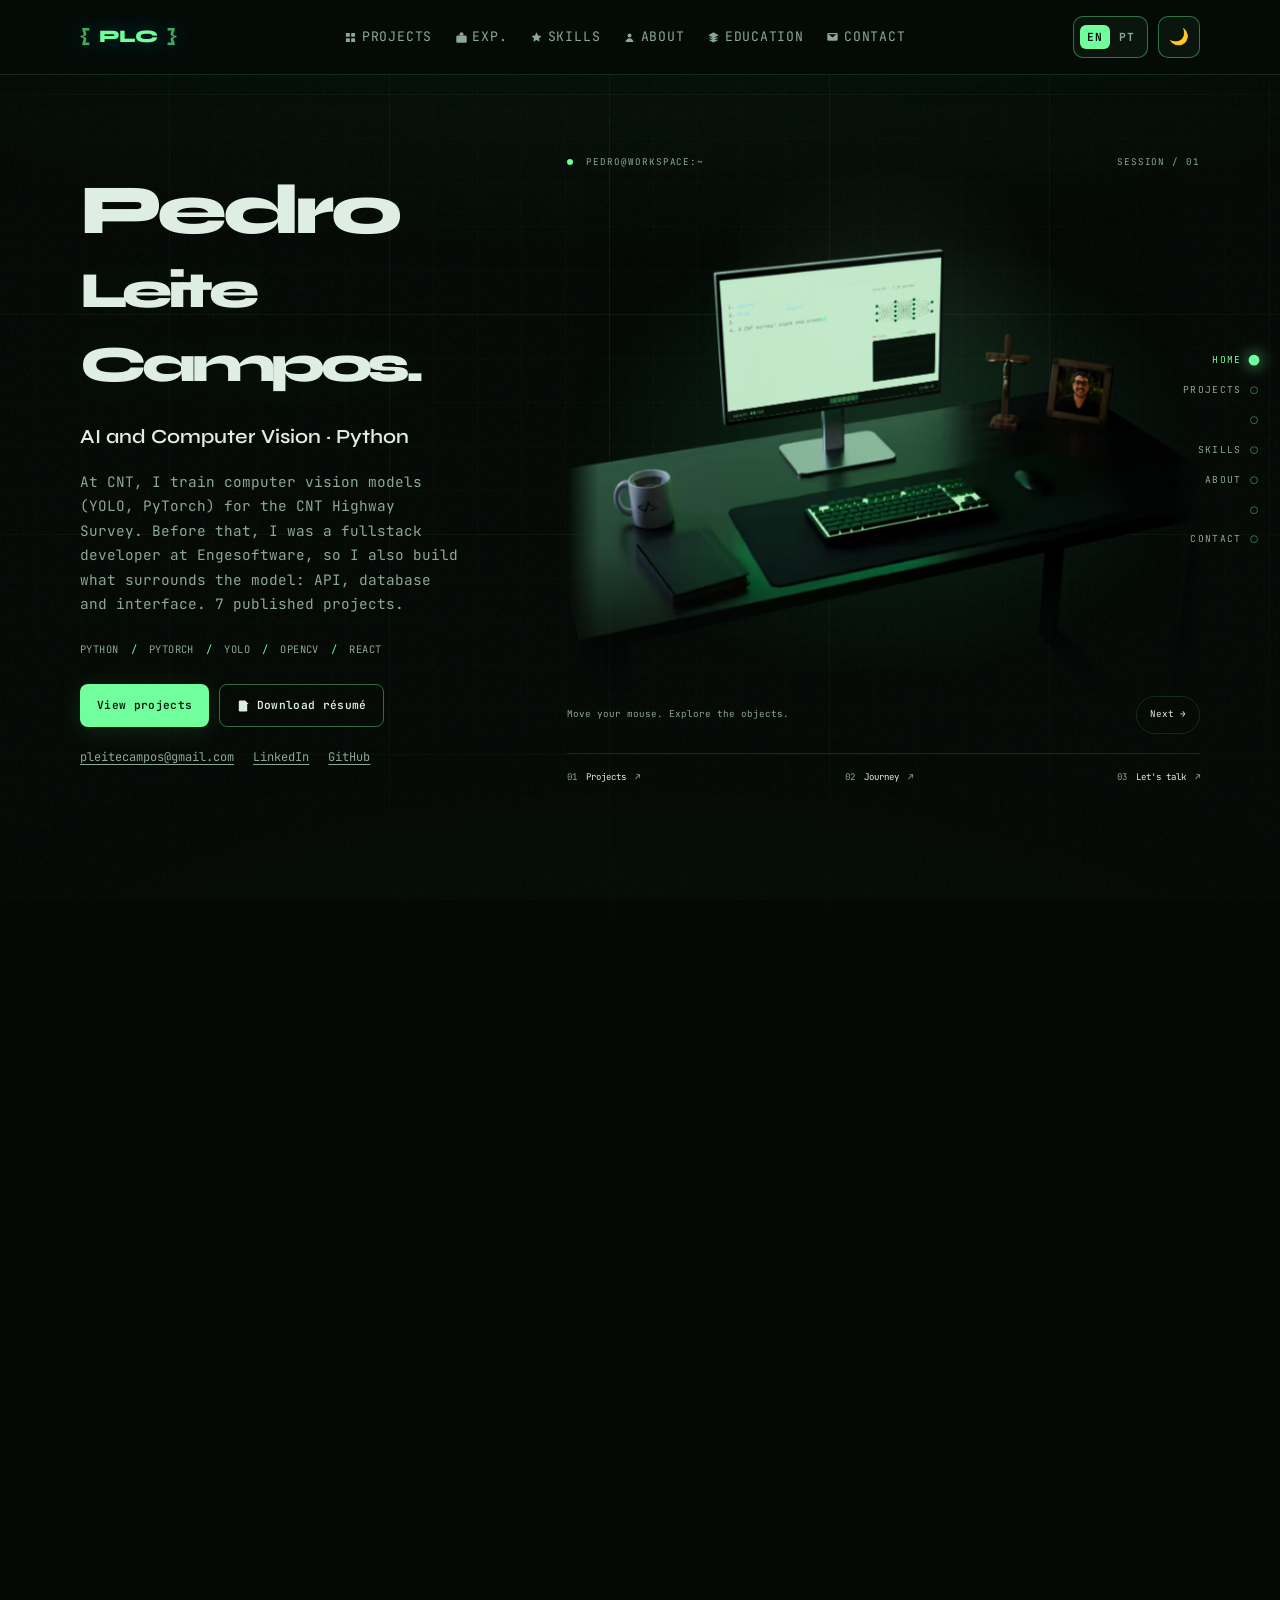
==== commit af3f2c62: "feat: mesa 3D renderizada no Blender, monitor com IDE treinando modelo e otimizações - Hero: mesa mo" ====
--- a/index.html
+++ b/index.html
@@ -141,11 +141,6 @@
       <section class="hero workspace-hero" id="inicio" data-nav-label="Home" data-nav-label-pt="Início">
         <div class="container hero-grid">
           <div>
-            <div class="hero-badge">
-              <span class="dot"></span>
-              <span data-pt="Aberto a oportunidades em IA e visão computacional · Brasília, DF">Open to opportunities in AI and computer vision · Brasília, DF</span>
-            </div>
-
             <h1 class="hero-name">Pedro<br /><span>Leite Campos.</span></h1>
 
             <p class="hero-role" data-pt="IA e Visão Computacional · Python">AI and Computer Vision · Python</p>
@@ -182,66 +177,58 @@
               <div class="room-halo" aria-hidden="true"></div>
               <div class="desk-float">
               <div class="desk-scene" id="desk-scene">
-                <div class="desk-shadow" aria-hidden="true"></div>
-                <div class="desk-leg desk-leg-left" aria-hidden="true"></div>
-                <div class="desk-leg desk-leg-right" aria-hidden="true"></div>
-                <div class="desk-surface" aria-hidden="true"></div>
-                <div class="screen-spill" aria-hidden="true"></div>
-                <div class="desk-edge" aria-hidden="true"></div>
-                <div class="desk-mat" aria-hidden="true"></div>
-                <div class="monitor-foot" aria-hidden="true"></div>
-                <div class="monitor-neck" aria-hidden="true"></div>
-                <a class="desk-monitor desk-object" id="desk-monitor" href="#exp-cnt" aria-label="Monitor: visão computacional na Pesquisa CNT de Rodovias">
-                  <div class="monitor-screen" id="monitor-screen" data-mode="cv">
-                    <div class="screen-toolbar"><span>● ● ●</span><span id="screen-path">yolo@cnt: ~/rodovias</span><span>↗</span></div>
-                    <div class="screen-cv">
-                      <span class="screen-kicker">CNT / PESQUISA DE RODOVIAS</span>
-                      <svg class="cv-feed" viewBox="0 0 300 136" aria-hidden="true" focusable="false">
-                        <defs>
-                          <linearGradient id="cv-sky" x1="0" y1="0" x2="0" y2="1"><stop offset="0" stop-color="#0d2a1b" /><stop offset="1" stop-color="#1d4a30" /></linearGradient>
-                        </defs>
-                        <rect width="300" height="56" fill="url(#cv-sky)" />
-                        <polygon points="0,56 40,43 90,51 140,39 200,52 250,41 300,50 300,56" fill="#12301f" />
-                        <rect y="56" width="300" height="80" fill="#0b1711" />
-                        <polygon points="138,56 162,56 300,136 0,136" fill="#1b2620" />
-                        <line x1="138" y1="56" x2="12" y2="136" stroke="#7d8f80" stroke-width="1.2" />
-                        <line x1="162" y1="56" x2="288" y2="136" stroke="#7d8f80" stroke-width="1.2" />
-                        <line class="cv-lane" x1="150" y1="58" x2="150" y2="136" stroke="#d9e6c3" stroke-width="2" stroke-dasharray="6 7" />
-                        <g class="cv-car">
-                          <rect x="92" y="94" width="46" height="24" rx="5" fill="#3d5246" />
-                          <rect x="99" y="85" width="32" height="13" rx="4" fill="#2c3e33" />
-                          <rect x="102" y="87" width="26" height="8" rx="2" fill="#9fc7ae" opacity=".45" />
-                          <rect x="95" y="104" width="7" height="4" rx="1" fill="#ffcf7a" />
-                          <rect x="128" y="104" width="7" height="4" rx="1" fill="#ffcf7a" />
-                        </g>
-                        <line x1="250" y1="70" x2="250" y2="104" stroke="#55665a" stroke-width="2" />
-                        <polygon points="250,50 263,70 237,70" fill="#e0b23c" />
-                        <text x="250" y="68" text-anchor="middle" font-size="10" font-weight="700" fill="#2a2208">!</text>
-                        <polyline points="176,121 182,114 188,122 195,115 202,123 210,117" fill="none" stroke="#040806" stroke-width="2.2" />
-                        <g class="cv-det cv-det--car"><rect x="86" y="80" width="58" height="42" pathLength="100" /><rect class="cv-tag" x="86" y="71" width="51" height="9" /><text x="89" y="78" data-pt="veículo 0.94">vehicle 0.94</text></g>
-                        <g class="cv-det cv-det--sign"><rect x="233" y="46" width="34" height="27" pathLength="100" /><rect class="cv-tag" x="224" y="37" width="45" height="9" /><text x="227" y="44" data-pt="placa 0.88">sign 0.88</text></g>
-                        <g class="cv-det cv-det--crack"><rect x="172" y="109" width="42" height="18" pathLength="100" /><rect class="cv-tag" x="172" y="100" width="48" height="9" /><text x="175" y="107" data-pt="trinca 0.81">crack 0.81</text></g>
-                        <rect class="cv-scan" width="300" height="2" />
-                      </svg>
-                      <div class="cv-meta"><span>YOLO · PyTorch · OpenCV</span><span data-pt="demo ilustrativa">illustrative demo</span></div>
+                <!-- Render do Blender (cena/mesa_blender.py). A tela do monitor e os objetos clicáveis são HTML por cima.
+                     Sem fetchpriority no <img>: o Chrome usaria isso para baixar o WebP além do AVIF. -->
+                <picture>
+                  <source type="image/avif" srcset="./assets/img/mesa-708.avif 708w, ./assets/img/mesa.avif 1416w"
+                    sizes="(max-width: 1000px) 92vw, 640px" />
+                  <img class="desk-render" src="./assets/img/mesa.webp"
+                    srcset="./assets/img/mesa-708.webp 708w, ./assets/img/mesa.webp 1416w"
+                    sizes="(max-width: 1000px) 92vw, 640px" width="708" height="600" alt="" />
+                </picture>
+                <div class="desk-light" aria-hidden="true"></div>
+                <a class="desk-monitor" id="desk-monitor" href="#exp-cnt" aria-label="Monitor: training computer vision models at CNT">
+                  <div class="monitor-screen" id="monitor-screen" data-mode="ide">
+                    <div class="screen-toolbar"><span>● ● ●</span><span id="screen-path">pedro@cnt: ~/vision/train.py</span><span>↗</span></div>
+                    <div class="screen-ide" aria-hidden="true">
+                      <div class="ide-code">
+                        <ol id="ide-lines">
+                          <li><span class="ln-text"><span class="kw">import</span> torch</span></li>
+                          <li><span class="ln-text"><span class="kw">from</span> ultralytics <span class="kw">import</span> YOLO</span></li>
+                          <li><span class="ln-text"></span></li>
+                          <li><span class="ln-text"><span class="cm" data-pt="# Pesquisa CNT: placas e trincas"># CNT survey: signs and cracks</span></span></li>
+                          <li><span class="ln-text">model = <span class="fn">YOLO</span>(<span class="st">&quot;yolov8n.pt&quot;</span>)</span></li>
+                          <li><span class="ln-text"></span></li>
+                          <li><span class="ln-text">results = model.<span class="fn">train</span>(</span></li>
+                          <li><span class="ln-text">    data=<span class="st">&quot;rodovias.yaml&quot;</span>,</span></li>
+                          <li><span class="ln-text">    epochs=<span class="nu">50</span>, imgsz=<span class="nu">640</span>,</span></li>
+                          <li><span class="ln-text">    device=<span class="st">&quot;cuda&quot;</span>,</span></li>
+                          <li><span class="ln-text">)</span></li>
+                          <li><span class="ln-text"></span></li>
+                          <li><span class="ln-text">metrics = model.<span class="fn">val</span>()</span></li>
+                          <li><span class="ln-text"><span class="fn">print</span>(metrics.box.map50)</span></li>
+                        </ol>
+                      </div>
+                      <div class="ide-side">
+                        <span class="ide-caption">yolov8n · 3.2M params</span>
+                        <svg class="ide-net" viewBox="0 0 118 58" aria-hidden="true" focusable="false"><g class="net-edges"><line x1="8" y1="16.5" x2="42" y2="12.3"/><line x1="8" y1="16.5" x2="42" y2="20.7"/><line x1="8" y1="16.5" x2="42" y2="29.0"/><line x1="8" y1="16.5" x2="42" y2="37.3"/><line x1="8" y1="16.5" x2="42" y2="45.7"/><line x1="8" y1="29.0" x2="42" y2="12.3"/><line x1="8" y1="29.0" x2="42" y2="20.7"/><line x1="8" y1="29.0" x2="42" y2="29.0"/><line x1="8" y1="29.0" x2="42" y2="37.3"/><line x1="8" y1="29.0" x2="42" y2="45.7"/><line x1="8" y1="41.5" x2="42" y2="12.3"/><line x1="8" y1="41.5" x2="42" y2="20.7"/><line x1="8" y1="41.5" x2="42" y2="29.0"/><line x1="8" y1="41.5" x2="42" y2="37.3"/><line x1="8" y1="41.5" x2="42" y2="45.7"/><line x1="42" y1="12.3" x2="76" y2="12.3"/><line x1="42" y1="12.3" x2="76" y2="20.7"/><line x1="42" y1="12.3" x2="76" y2="29.0"/><line x1="42" y1="12.3" x2="76" y2="37.3"/><line x1="42" y1="12.3" x2="76" y2="45.7"/><line x1="42" y1="20.7" x2="76" y2="12.3"/><line x1="42" y1="20.7" x2="76" y2="20.7"/><line x1="42" y1="20.7" x2="76" y2="29.0"/><line x1="42" y1="20.7" x2="76" y2="37.3"/><line x1="42" y1="20.7" x2="76" y2="45.7"/><line x1="42" y1="29.0" x2="76" y2="12.3"/><line x1="42" y1="29.0" x2="76" y2="20.7"/><line x1="42" y1="29.0" x2="76" y2="29.0"/><line x1="42" y1="29.0" x2="76" y2="37.3"/><line x1="42" y1="29.0" x2="76" y2="45.7"/><line x1="42" y1="37.3" x2="76" y2="12.3"/><line x1="42" y1="37.3" x2="76" y2="20.7"/><line x1="42" y1="37.3" x2="76" y2="29.0"/><line x1="42" y1="37.3" x2="76" y2="37.3"/><line x1="42" y1="37.3" x2="76" y2="45.7"/><line x1="42" y1="45.7" x2="76" y2="12.3"/><line x1="42" y1="45.7" x2="76" y2="20.7"/><line x1="42" y1="45.7" x2="76" y2="29.0"/><line x1="42" y1="45.7" x2="76" y2="37.3"/><line x1="42" y1="45.7" x2="76" y2="45.7"/><line x1="76" y1="12.3" x2="110" y2="20.7"/><line x1="76" y1="12.3" x2="110" y2="37.3"/><line x1="76" y1="20.7" x2="110" y2="20.7"/><line x1="76" y1="20.7" x2="110" y2="37.3"/><line x1="76" y1="29.0" x2="110" y2="20.7"/><line x1="76" y1="29.0" x2="110" y2="37.3"/><line x1="76" y1="37.3" x2="110" y2="20.7"/><line x1="76" y1="37.3" x2="110" y2="37.3"/><line x1="76" y1="45.7" x2="110" y2="20.7"/><line x1="76" y1="45.7" x2="110" y2="37.3"/></g><g class="net-nodes"><circle cx="8" cy="16.5" r="2.6" style="--d:0.00s"/><circle cx="8" cy="29.0" r="2.6" style="--d:0.00s"/><circle cx="8" cy="41.5" r="2.6" style="--d:0.00s"/><circle cx="42" cy="12.3" r="2.6" style="--d:0.35s"/><circle cx="42" cy="20.7" r="2.6" style="--d:0.35s"/><circle cx="42" cy="29.0" r="2.6" style="--d:0.35s"/><circle cx="42" cy="37.3" r="2.6" style="--d:0.35s"/><circle cx="42" cy="45.7" r="2.6" style="--d:0.35s"/><circle cx="76" cy="12.3" r="2.6" style="--d:0.70s"/><circle cx="76" cy="20.7" r="2.6" style="--d:0.70s"/><circle cx="76" cy="29.0" r="2.6" style="--d:0.70s"/><circle cx="76" cy="37.3" r="2.6" style="--d:0.70s"/><circle cx="76" cy="45.7" r="2.6" style="--d:0.70s"/><circle cx="110" cy="20.7" r="2.6" style="--d:1.05s"/><circle cx="110" cy="37.3" r="2.6" style="--d:1.05s"/></g></svg>
+                        <span class="ide-caption"><i class="sw-loss"></i>loss <b id="ide-loss">0.052</b> <i class="sw-map"></i>mAP50 <b id="ide-map">0.87</b></span>
+                        <svg class="ide-chart" viewBox="0 0 120 52" preserveAspectRatio="none" aria-hidden="true" focusable="false"><g class="chart-grid"><line x1="4" y1="6" x2="116" y2="6"/><line x1="4" y1="20" x2="116" y2="20"/><line x1="4" y1="34" x2="116" y2="34"/><line x1="4" y1="48" x2="116" y2="48"/></g><polyline class="chart-loss" id="chart-loss" points="4.0,13.4 6.3,17.9 8.6,21.1 10.9,25.1 13.1,27.4 15.4,30.0 17.7,32.6 20.0,33.8 22.3,36.0 24.6,36.9 26.9,38.6 29.1,39.6 31.4,40.1 33.7,40.4 36.0,41.9 38.3,42.4 40.6,42.4 42.9,42.4 45.1,43.3 47.4,43.9 49.7,43.4 52.0,44.8 54.3,44.0 56.6,44.9 58.9,45.3 61.1,45.5 63.4,45.3 65.7,44.8 68.0,45.7 70.3,45.3 72.6,45.3 74.9,45.7 77.1,45.5 79.4,46.2 81.7,46.2 84.0,46.0 86.3,45.5 88.6,45.8 90.9,46.0 93.1,45.7 95.4,45.9 97.7,46.1 100.0,45.4 102.3,45.6 104.6,46.2 106.9,45.8 109.1,45.8 111.4,45.4 113.7,45.6 116.0,46.1"/><polyline class="chart-map" id="chart-map" points="4.0,43.7 6.3,41.1 8.6,37.7 10.9,34.6 13.1,32.8 15.4,30.2 17.7,28.7 20.0,26.3 22.3,24.6 24.6,23.4 26.9,21.8 29.1,21.3 31.4,19.9 33.7,19.1 36.0,18.3 38.3,17.7 40.6,16.6 42.9,16.0 45.1,15.9 47.4,15.3 49.7,15.4 52.0,14.4 54.3,14.1 56.6,13.5 58.9,13.4 61.1,13.7 63.4,13.4 65.7,12.9 68.0,13.4 70.3,12.8 72.6,13.0 74.9,12.9 77.1,12.8 79.4,12.0 81.7,12.6 84.0,12.4 86.3,12.2 88.6,11.6 90.9,12.4 93.1,11.9 95.4,11.8 97.7,11.4 100.0,11.4 102.3,11.4 104.6,11.9 106.9,11.8 109.1,11.8 111.4,11.2 113.7,11.2 116.0,12.0"/></svg>
+                      </div>
+                      <div class="ide-status"><span>epoch <b id="ide-epoch">50</b>/50</span><span class="ide-bar" id="ide-bar">████████████</span><span>cuda:0</span></div>
                     </div>
                     <div class="screen-body" hidden>
                       <span class="screen-kicker">PROJECT / <span id="screen-number">01</span></span>
                       <strong id="screen-title">LVM</strong>
                       <p id="screen-description">Interactive geometry with seed-generated exercises and an AI assistant.</p>
-                      <div class="screen-terminal" aria-hidden="true"><span><b>❯</b> python <em>train.py</em> --model plc-net</span><span>epoch <em id="train-epoch">20</em>/20 <b id="train-progress">██████████</b> loss <em id="train-loss">0.041</em></span><span data-pt-html="&lt;b&gt;focus&lt;/b&gt;: [visão comp., python, web]"><b>focus</b>: [comp. vision, python, web]</span><span class="terminal-prompt" data-pt="❯ explorar projeto">❯ explore project</span><svg class="screen-net" viewBox="0 0 60 48"><g class="net-edges"><line x1="6" y1="10" x2="30" y2="6"/><line x1="6" y1="10" x2="30" y2="18"/><line x1="6" y1="10" x2="30" y2="30"/><line x1="6" y1="10" x2="30" y2="42"/><line x1="6" y1="24" x2="30" y2="6"/><line x1="6" y1="24" x2="30" y2="18"/><line x1="6" y1="24" x2="30" y2="30"/><line x1="6" y1="24" x2="30" y2="42"/><line x1="6" y1="38" x2="30" y2="6"/><line x1="6" y1="38" x2="30" y2="18"/><line x1="6" y1="38" x2="30" y2="30"/><line x1="6" y1="38" x2="30" y2="42"/><line x1="30" y1="6" x2="54" y2="17"/><line x1="30" y1="6" x2="54" y2="31"/><line x1="30" y1="18" x2="54" y2="17"/><line x1="30" y1="18" x2="54" y2="31"/><line x1="30" y1="30" x2="54" y2="17"/><line x1="30" y1="30" x2="54" y2="31"/><line x1="30" y1="42" x2="54" y2="17"/><line x1="30" y1="42" x2="54" y2="31"/></g><g class="net-nodes"><circle cx="6" cy="10" r="3" style="--d:0.00s"/><circle cx="6" cy="24" r="3" style="--d:0.12s"/><circle cx="6" cy="38" r="3" style="--d:0.24s"/><circle cx="30" cy="6" r="3" style="--d:0.35s"/><circle cx="30" cy="18" r="3" style="--d:0.47s"/><circle cx="30" cy="30" r="3" style="--d:0.59s"/><circle cx="30" cy="42" r="3" style="--d:0.71s"/><circle cx="54" cy="17" r="3" style="--d:0.70s"/><circle cx="54" cy="31" r="3" style="--d:0.82s"/></g></svg></div>
+                      <div class="screen-stack" id="screen-stack" aria-hidden="true"></div>
                       <span class="screen-open" data-pt-html="Conhecer projeto &lt;span&gt;↗&lt;/span&gt;">View project <span>↗</span></span>
                     </div>
                   </div>
-                  <span class="monitor-brand">PLC / CODE AFTER DARK</span>
                 </a>
-                <div class="desk-keyboard" aria-hidden="true"><div></div><span></span></div>
-                <div class="desk-mouse" aria-hidden="true"></div>
-                <a class="desk-notebook desk-object" href="#experiencia" aria-label="Notebook: see my journey" data-pt-aria-label="Caderno: conhecer minha trajetória"><span>DEV<br />NOTES_</span><small data-pt="MINHA TRAJETÓRIA ↗">MY JOURNEY ↗</small></a>
-                <a class="desk-photo desk-object" href="#sobre" aria-label="Photo frame: about Pedro" data-pt-aria-label="Porta-retrato: sobre Pedro"><img src="./assets/img/pedro.webp" alt="" width="320" height="320" /><span data-pt="oi, sou o Pedro :)">hi, I'm Pedro :)</span></a>
-                <a class="desk-cup desk-object" href="#contato" aria-label="Mug: let's talk" data-pt-aria-label="Caneca: vamos conversar"><span>&lt;/&gt;<br />coffee.</span></a>
-                <div class="desk-crucifix" aria-hidden="true"><i></i><i></i><span></span></div>
-                <span class="desk-sticker" aria-hidden="true">~/plc</span>
+                <a class="desk-hotspot hs-notebook" href="#experiencia" aria-label="Notebook: see my journey" data-pt-aria-label="Caderno: conhecer minha trajetória"><span class="hs-tag" data-pt="Minha trajetória ↗">My journey ↗</span></a>
+                <a class="desk-hotspot hs-photo" href="#sobre" aria-label="Photo frame: about Pedro" data-pt-aria-label="Porta-retrato: sobre Pedro"><span class="hs-tag" data-pt="oi, sou o Pedro :)">hi, I'm Pedro :)</span></a>
+                <a class="desk-hotspot hs-mug" href="#contato" aria-label="Mug: let's talk" data-pt-aria-label="Caneca: vamos conversar"><span class="hs-tag" data-pt="Vamos conversar ↗">Let's talk ↗</span></a>
               </div>
               </div>
             </div>
--- a/assets/css/style.css
+++ b/assets/css/style.css
@@ -109,16 +109,6 @@
 }
 
 /* FUNDO */
-#particles-js {
-  position: fixed;
-  inset: 0;
-  width: 100vw;
-  height: 100vh;
-  z-index: 0;
-  pointer-events: none;
-  overflow: hidden;
-}
-
 body::after {
   content: "";
   position: fixed;
@@ -360,30 +350,6 @@
   align-items: center;
 }
 
-.hero-badge {
-  display: inline-flex;
-  align-items: center;
-  gap: 0.5rem;
-  background: rgba(0, 200, 255, 0.12);
-  border: 1px solid var(--border-h);
-  border-radius: 999px;
-  padding: 0.4rem 1rem;
-  font-size: 0.78rem;
-  color: var(--cyan);
-  letter-spacing: 0.05em;
-  margin-bottom: 1.2rem;
-  animation: fadeSlideDown 0.6s ease both;
-  backdrop-filter: blur(10px);
-  box-shadow: 0 4px 20px rgba(0, 200, 255, 0.15);
-  transition: all 0.3s ease;
-}
-
-.hero-badge:hover {
-  transform: translateY(-2px);
-  box-shadow: 0 6px 30px rgba(0, 200, 255, 0.25);
-}
-
-.hero-badge .dot,
 .availability-tag .dot {
   width: 8px;
   height: 8px;
@@ -557,10 +523,6 @@
   margin: 0 auto 1rem;
 }
 
-.avatar-wrap input[type="file"] {
-  display: none;
-}
-
 .avatar-ring {
   position: absolute;
   inset: -6px;
@@ -808,31 +770,6 @@
   font-weight: 700;
 }
 
-.skill-card ul {
-  list-style: none;
-}
-
-.skill-card ul li {
-  font-size: 0.82rem;
-  color: var(--muted);
-  padding: 0.25rem 0;
-  border-bottom: 1px solid rgba(255, 255, 255, 0.04);
-  display: flex;
-  align-items: center;
-  gap: 0.4rem;
-}
-
-body.light-theme .skill-card ul li {
-  border-bottom: 1px solid rgba(15, 23, 42, 0.06);
-}
-
-.skill-card ul li::before {
-  content: "›";
-  color: var(--cyan);
-  font-size: 1rem;
-  flex-shrink: 0;
-}
-
 /* TIMELINE */
 .timeline {
   position: relative;
@@ -924,24 +861,6 @@
   color: var(--cyan);
   letter-spacing: 0.06em;
   text-transform: uppercase;
-}
-
-.exp-badge {
-  font-size: 0.7rem;
-  background: rgba(57, 255, 138, 0.12);
-  border: 1px solid rgba(57, 255, 138, 0.35);
-  color: var(--green);
-  border-radius: 999px;
-  padding: 0.2rem 0.7rem;
-  white-space: nowrap;
-  transition: all 0.3s ease;
-  box-shadow: 0 0 10px rgba(57, 255, 138, 0.1);
-}
-
-.exp-badge:hover {
-  background: rgba(57, 255, 138, 0.2);
-  box-shadow: 0 0 20px rgba(57, 255, 138, 0.2);
-  transform: scale(1.05);
 }
 
 .exp-period {
@@ -1546,11 +1465,6 @@
   transition: opacity 0.6s ease, transform 0.6s ease;
 }
 
-.reveal.visible {
-  opacity: 1;
-  transform: translateY(0);
-}
-
 /* RESPONSIVO */
 @media (max-width: 900px) {
   .hero-grid,
--- a/assets/css/enhance.css
+++ b/assets/css/enhance.css
@@ -0,0 +1,394 @@
+/* ============================================================
+   ENHANCE.CSS — acabamento sobre style.css
+   Revelação por scroll, navegação lateral, stack, fundo e header.
+   ============================================================ */
+
+:root {
+  --glass: rgba(11, 22, 42, 0.55);
+  --glass-line: rgba(0, 200, 255, 0.14);
+  --hud: rgba(0, 200, 255, 0.9);
+  --ease-out: cubic-bezier(0.16, 1, 0.3, 1);
+  --ease-io: cubic-bezier(0.65, 0, 0.35, 1);
+}
+
+body.light-theme {
+  --glass: rgba(255, 255, 255, 0.6);
+  --glass-line: rgba(0, 102, 204, 0.16);
+  --hud: rgba(0, 119, 204, 0.9);
+}
+
+/* ============================================================
+   0. REVELAÇÃO POR SCROLL
+   Só esconde quando o JS confirma que sabe revelar (html.js-reveal).
+   ============================================================ */
+html.js-reveal .reveal-item {
+  opacity: 0;
+  transform: translateY(28px);
+  transition: opacity 0.75s var(--ease-out) var(--reveal-delay, 0ms),
+    transform 0.75s var(--ease-out) var(--reveal-delay, 0ms);
+  will-change: opacity, transform;
+}
+
+html.js-reveal .reveal-item.is-in {
+  opacity: 1;
+  transform: none;
+  will-change: auto;
+}
+
+html.js-reveal .tl-entry.reveal-item {
+  transform: translateX(-24px);
+}
+
+@media (prefers-reduced-motion: reduce) {
+  html.js-reveal .reveal-item {
+    opacity: 1;
+    transform: none;
+    transition: none;
+  }
+}
+
+/* ============================================================
+   2. HUD — progresso de scroll + navegação lateral
+   ============================================================ */
+.scroll-progress {
+  position: fixed;
+  top: 0;
+  left: 0;
+  right: 0;
+  height: 2px;
+  transform: scaleX(0);
+  transform-origin: 0 50%;
+  background: linear-gradient(90deg, var(--cyan), var(--green) 55%, var(--orange));
+  z-index: 9000;
+  box-shadow: 0 0 14px rgba(0, 200, 255, 0.6);
+  will-change: transform;
+}
+
+.section-nav {
+  position: fixed;
+  right: 1.4rem;
+  top: 50%;
+  transform: translateY(-50%);
+  z-index: 900;
+  display: flex;
+  flex-direction: column;
+  gap: 0.85rem;
+  align-items: flex-end;
+}
+
+.section-dot {
+  display: flex;
+  align-items: center;
+  gap: 0.5rem;
+  text-decoration: none;
+  color: var(--muted);
+}
+
+.section-dot-mark {
+  width: 8px;
+  height: 8px;
+  border-radius: 50%;
+  border: 1px solid var(--border-h);
+  background: transparent;
+  transition: all 0.4s var(--ease-out);
+  flex: none;
+}
+
+.section-dot-label {
+  font-family: var(--mono);
+  font-size: 0.6rem;
+  letter-spacing: 0.14em;
+  text-transform: uppercase;
+  opacity: 0;
+  transform: translateX(8px);
+  transition: all 0.35s var(--ease-out);
+  white-space: nowrap;
+  order: -1;
+}
+
+.section-dot:hover .section-dot-label,
+.section-dot.is-active .section-dot-label {
+  opacity: 1;
+  transform: none;
+  color: var(--cyan);
+}
+
+.section-dot:hover .section-dot-mark {
+  border-color: var(--cyan);
+  transform: scale(1.3);
+}
+
+.section-dot.is-active .section-dot-mark {
+  background: var(--cyan);
+  border-color: var(--cyan);
+  box-shadow: 0 0 12px var(--cyan);
+  transform: scale(1.35);
+}
+
+@media (max-width: 1180px) {
+  .section-nav {
+    display: none;
+  }
+}
+
+/* ============================================================
+   3. HERO
+   ============================================================ */
+.hero-name span {
+  background: linear-gradient(100deg, var(--cyan), var(--cyan2) 45%, var(--green));
+  -webkit-background-clip: text;
+  background-clip: text;
+  -webkit-text-fill-color: transparent;
+}
+
+/* ============================================================
+   4a. PIPELINE "COMO EU TRABALHO" (Soft Skills)
+   ============================================================ */
+.flow {
+  margin-top: 1.3rem;
+  padding-top: 1.1rem;
+  border-top: 1px dashed var(--border);
+}
+
+.flow-label {
+  display: block;
+  font-family: var(--mono);
+  font-size: 0.64rem;
+  letter-spacing: 0.14em;
+  text-transform: uppercase;
+  color: var(--cyan);
+  opacity: 0.8;
+  margin-bottom: 0.9rem;
+}
+
+.flow-steps {
+  position: relative;
+  list-style: none;
+  margin: 0;
+  padding: 0 0 0 1.6rem;
+}
+
+/* Trilho + pacote de luz percorrendo o pipeline */
+
+.flow-steps li {
+  position: relative;
+  padding: 0 0 0.85rem;
+  display: grid;
+  grid-template-columns: auto 1fr;
+  gap: 0 0.5rem;
+  align-items: baseline;
+}
+
+.flow-steps li:last-child {
+  padding-bottom: 0;
+}
+
+/* Nó no trilho */
+.flow-steps li::before {
+  content: "";
+  position: absolute;
+  left: -1.6rem;
+  top: 0.45rem;
+  width: 7px;
+  height: 7px;
+  margin-left: 3px;
+  border-radius: 50%;
+  background: var(--bg);
+  border: 1px solid var(--cyan);
+  transition: all 0.3s var(--ease-out);
+}
+
+.flow-steps li:hover::before {
+  background: var(--cyan);
+  box-shadow: 0 0 10px var(--cyan);
+}
+
+.flow-num {
+  font-family: var(--mono);
+  font-size: 0.62rem;
+  color: var(--muted);
+  letter-spacing: 0.08em;
+}
+
+.flow-title {
+  font-family: var(--display);
+  font-size: 0.86rem;
+  font-weight: 700;
+  color: var(--text);
+}
+
+.flow-desc {
+  grid-column: 2;
+  font-size: 0.72rem;
+  color: var(--muted);
+  line-height: 1.6;
+}
+
+/* ============================================================
+   7. CARDS DE PROJETO — profundidade + holografia
+   ============================================================ */
+.proj-card {
+  transform-style: preserve-3d;
+}
+
+.proj-card > * {
+  transition: transform 0.5s var(--ease-out);
+}
+
+/* Hover mais contido — o salto original era grande demais */
+.proj-card:hover {
+  transform: translateY(-4px);
+}
+
+.profile-card:hover {
+  transform: translateY(-3px);
+}
+
+/* ============================================================
+   8. SEÇÕES — cabeçalho com índice e linha animada
+   ============================================================ */
+.section-head {
+  position: relative;
+}
+
+.section-index {
+  font-family: var(--mono);
+  font-size: 0.68rem;
+  color: var(--cyan);
+  letter-spacing: 0.18em;
+  opacity: 0.75;
+  margin-right: 0.15rem;
+}
+
+.section-head h2 {
+  position: relative;
+}
+
+/* ============================================================
+   10. FUNDO — malha técnica
+   Substituiu matrix rain + orbs coloridos + scanlines duplicadas.
+   Duas grades sobrepostas (fina e mestra), como papel milimetrado
+   de projeto, com um véu radial para dar profundidade.
+   ============================================================ */
+:root {
+  --grid-fine: rgba(0, 200, 255, 0.07);
+  --grid-major: rgba(0, 200, 255, 0.15);
+  --veil-top: rgba(0, 200, 255, 0.09);
+  --veil-bottom: rgba(0, 255, 224, 0.045);
+}
+
+body.light-theme {
+  --grid-fine: rgba(0, 90, 160, 0.08);
+  --grid-major: rgba(0, 90, 160, 0.16);
+  --veil-top: rgba(0, 119, 204, 0.08);
+  --veil-bottom: rgba(0, 119, 204, 0.04);
+}
+
+.bg-grid {
+  position: fixed;
+  /* Folga para o deslocamento no scroll não revelar a borda */
+  inset: -14% -4%;
+  z-index: 0;
+  pointer-events: none;
+  background-image:
+    linear-gradient(to right, var(--grid-fine) 1px, transparent 1px),
+    linear-gradient(to bottom, var(--grid-fine) 1px, transparent 1px),
+    linear-gradient(to right, var(--grid-major) 1px, transparent 1px),
+    linear-gradient(to bottom, var(--grid-major) 1px, transparent 1px);
+  background-size: 44px 44px, 44px 44px, 220px 220px, 220px 220px;
+  transform: translate3d(0, var(--grid-shift, 0px), 0);
+  will-change: transform;
+  -webkit-mask-image: radial-gradient(
+    ellipse 88% 66% at 50% 38%,
+    #000 12%,
+    rgba(0, 0, 0, 0.55) 55%,
+    transparent 88%
+  );
+  mask-image: radial-gradient(
+    ellipse 88% 66% at 50% 38%,
+    #000 12%,
+    rgba(0, 0, 0, 0.55) 55%,
+    transparent 88%
+  );
+}
+
+.bg-veil {
+  position: fixed;
+  inset: 0;
+  z-index: 0;
+  pointer-events: none;
+  background:
+    radial-gradient(130% 70% at 50% -12%, var(--veil-top), transparent 62%),
+    radial-gradient(110% 55% at 50% 112%, var(--veil-bottom), transparent 62%);
+}
+
+/* A base já traz um scanline em body::after — sobra de enfeite, sai daqui */
+body::after {
+  background: none;
+}
+
+/* ============================================================
+   12. HEADER — vidro mais definido no scroll
+   ============================================================ */
+.header.scrolled {
+  backdrop-filter: blur(18px) saturate(180%);
+}
+
+.nav-links a {
+  position: relative;
+}
+
+.nav-links a::after {
+  content: "";
+  position: absolute;
+  left: 0;
+  right: 0;
+  bottom: -4px;
+  height: 1px;
+  background: linear-gradient(90deg, var(--cyan), var(--green));
+  transform: scaleX(0);
+  transform-origin: 0 50%;
+  transition: transform 0.4s var(--ease-out);
+}
+
+.nav-links a:hover::after {
+  transform: scaleX(1);
+}
+
+/* LED de status nos cards de projeto */
+.proj-status {
+  display: inline-flex;
+  align-items: center;
+  gap: 0.38rem;
+}
+
+.proj-status::before {
+  content: "";
+  width: 6px;
+  height: 6px;
+  border-radius: 50%;
+  background: currentColor;
+  box-shadow: 0 0 8px currentColor;
+  flex: none;
+}
+
+/* ============================================================
+   13. STATS — números com brilho
+   ============================================================ */
+.stat-num {
+  font-variant-numeric: tabular-nums;
+  text-shadow: 0 0 18px rgba(0, 200, 255, 0.35);
+}
+
+
+/* Seções abaixo do hero só são calculadas e pintadas quando chegam perto da tela.
+   O "auto" em contain-intrinsic-size guarda a altura real depois da primeira vez, então a rolagem não pula. */
+main > .section {
+  content-visibility: auto;
+  contain-intrinsic-size: auto 900px;
+  scroll-margin-top: 3.5rem; /* o título da seção não fica escondido sob o header fixo */
+}
+
+@media (max-width: 600px) {
+  main > .section { scroll-margin-top: 5.5rem; } /* no celular o header tem duas linhas */
+}
--- a/assets/css/workspace.css
+++ b/assets/css/workspace.css
@@ -1,4 +1,4 @@
-/* Concept 02: a CSS perspective study, ready for a future Blender scene. */
+/* Hero com a mesa renderizada no Blender; o restante da página segue o tema escuro verde. */
 :root {
   --bg: #050906;
   --bg2: #0b130e;
@@ -34,7 +34,6 @@
   --veil-bottom: #236b3d04;
 }
 body:not(.light-theme) .header { background: #050b08ed; border-bottom-color: var(--border); }
-.workspace-hero .hero-badge { color: var(--cyan); border-color: var(--border); background: #4dff8010; }
 .workspace-hero .btn-primary { background: var(--cyan); color: #06130a; box-shadow: 0 4px 25px #4dff8020; }
 body.light-theme .workspace-hero .btn-primary { color: #f1fff5; }
 .workspace-hero .hero-name span { text-shadow: 0 0 50px #4dff8014; }
@@ -47,7 +46,6 @@
 .workspace-hero .hero-intro { max-width: 42ch; color: var(--muted); }
 .studio-stack { margin: 1.5rem 0; letter-spacing: .04em; }
 .studio-stack span { color: var(--cyan); margin: 0 .35rem; }
-.workspace-hero .hero-badge { font-size: .62rem; letter-spacing: 0; box-shadow: none; padding: .4rem .7rem; }
 .workspace-hero .cta-group { gap: .6rem; }
 .workspace-hero .cta-group .btn { font-size: .7rem; padding: .7rem 1rem; }
 .hero-contact { display: flex; flex-wrap: wrap; gap: .4rem 1.2rem; margin-top: 1.2rem; list-style: none; padding: 0; font-size: .75rem; }
@@ -58,110 +56,98 @@
 .workspace-heading i { display: inline-block; width: 6px; height: 6px; background: var(--desk-lime); border-radius: 50%; margin-right: 6px; }
 .workspace-stage { position: relative; aspect-ratio: 1.18; perspective: 1100px; isolation: isolate; overflow: clip; }
 .room-halo { position: absolute; inset: 5% -5% 0; background: radial-gradient(ellipse, #39ff8820, transparent 65%); pointer-events: none; }
-.desk-scene { position: absolute; width: 600px; height: 500px; left: 50%; top: 50%; transform-style: preserve-3d; transform: translate(-50%, -50%) scale(var(--scene-scale, .9)) rotateX(calc(var(--desk-rx, -5deg) + var(--scroll-tilt, 0deg))) rotateY(var(--desk-ry, -13deg)); }
-.desk-scene > * { position: absolute; }
-.desk-shadow { width: 470px; height: 130px; background: #0007; filter: blur(25px); border-radius: 50%; left: 65px; top: 335px; transform: translateZ(-80px); }
-.desk-surface { left: 35px; top: 225px; width: 530px; height: 230px; border: 1px solid #46564d; border-radius: 15px; background: linear-gradient(125deg, #28322e, #171e1c 65%, #0b1310); transform: rotateX(58deg); box-shadow: 0 16px 0 #0a110e, 0 19px 0 #314c3b; }
-.desk-edge { top: 397px; left: 72px; width: 460px; height: 3px; background: linear-gradient(90deg, transparent, #70ff9c66, transparent); }
-.desk-leg { top: 365px; height: 92px; width: 16px; background: linear-gradient(90deg, #0b120e, #324439); border-radius: 0 0 4px 4px; transform: translateZ(-20px); }
-.desk-leg-left { left: 78px; } .desk-leg-right { right: 78px; }
-.desk-mat { left: 155px; top: 310px; width: 300px; height: 115px; border-radius: 14px; background: #090f0d; border: 1px solid #3c5945; transform: rotateX(58deg) translateZ(30px); }
-.monitor-foot { left: 244px; top: 295px; width: 112px; height: 53px; background: linear-gradient(110deg, #37463e, #111a15); transform: rotateX(58deg) translateZ(18px); border-radius: 8px; }
-.monitor-neck { left: 286px; top: 245px; width: 29px; height: 71px; background: linear-gradient(90deg, #17231b, #425349, #0f1813); }
-.desk-monitor { left: 146px; top: 54px; width: 324px; height: 231px; padding: 10px 10px 0; border-radius: 13px; background: linear-gradient(140deg, #303c35, #0b110e); border: 1px solid #506257; box-shadow: 5px 6px 0 #050906, 0 18px 35px #0009, 0 0 45px #43ff7610; transform: translateZ(35px); color: #e8eee0; }
-.monitor-screen { height: 200px; background: #030d07; border-radius: 5px; overflow: hidden; text-align: left; }
+/* Mesa renderizada no Blender (cena/mesa_blender.py): a imagem é o cenário, a tela do monitor é HTML
+   encaixado em perspectiva com matrix3d e os objetos clicáveis são links posicionados por cima. */
+.desk-scene { position: absolute; width: 708px; height: 600px; left: 50%; top: 50%; transform-style: preserve-3d; transform: translate(-50%, -50%) translateZ(36px) scale(calc(var(--scene-scale, .89) * .968)) rotateX(calc(var(--desk-rx, 0deg) + var(--scroll-tilt, 0deg))) rotateY(var(--desk-ry, 0deg)); }
+.desk-render, .desk-light { position: absolute; inset: 0; width: 100%; height: 100%; pointer-events: none; --desk-mask: linear-gradient(90deg, transparent, #000 5%, #000 95%, transparent), linear-gradient(180deg, #000 72%, transparent 97%); -webkit-mask-image: var(--desk-mask); -webkit-mask-composite: source-in; mask-image: var(--desk-mask); mask-composite: intersect; }
+.desk-render { display: block; user-select: none; }
+/* Brilho suave que segue o ponteiro, como se a luz da sala mudasse. */
+.desk-light { background: radial-gradient(circle at var(--lx, 50%) var(--ly, 30%), #c8ffd812, transparent 38%); mix-blend-mode: screen; }
+.desk-monitor { position: absolute; left: 0; top: 0; width: 320px; height: 200px; transform-origin: 0 0; display: block; border-radius: 2px; overflow: hidden; outline: 2px solid transparent; outline-offset: 2px; transition: filter .2s, outline-color .2s; }
+.desk-monitor .monitor-screen { height: 100%; border-radius: 0; display: flex; flex-direction: column; }
+/* Reflexo do vidro da tela. */
+.desk-monitor::after { content: ''; position: absolute; inset: 0; pointer-events: none; background: linear-gradient(118deg, #ffffff12, transparent 38%), radial-gradient(circle at var(--lx, 50%) var(--ly, 30%), #ffffff0d, transparent 50%); }
+.desk-monitor:hover, .desk-monitor:focus-visible { filter: brightness(1.12); outline-color: #70ff9c; }
+.desk-hotspot { position: absolute; border-radius: 10px; outline: 1.5px solid transparent; outline-offset: 2px; transition: outline-color .2s, background-color .2s; }
+.desk-hotspot:hover, .desk-hotspot:focus-visible { outline-color: #70ff9caa; background-color: #70ff9c0f; }
+/* O rótulo compensa a escala da cena para ficar legível também no celular. */
+.hs-tag { position: absolute; left: 50%; bottom: calc(100% + .6em); translate: -50% .3em; white-space: nowrap; font: 600 calc(10.5px / var(--scene-scale, .89)) / 1 var(--mono); color: #06130a; background: #70ff9c; padding: .45em .65em; border-radius: .35em; opacity: 0; transition: opacity .2s, translate .2s; pointer-events: none; box-shadow: 0 4px 14px #0008; }
+.desk-hotspot:hover .hs-tag, .desk-hotspot:focus-visible .hs-tag { opacity: 1; translate: -50% 0; }
+@media (hover: none) { .hs-tag { opacity: .92; translate: -50% 0; } }
+/* mesa:auto:start (gerado por cena/gerar_assets.py, não editar à mão) */
+.desk-monitor { transform: matrix3d(0.880589, -0.0585245, 0, 0.000246232, 0.102447, 0.86945, 0, 0.00028903, 0, 0, 1, 0, 169.635, 122.881, 0, 1); }
+.hs-notebook { left: 10.09%; top: 65.65%; width: 19.34%; height: 16.72%; }
+.hs-photo { left: 75.03%; top: 34.11%; width: 11.93%; height: 14.09%; }
+.hs-mug { left: 6.77%; top: 55.05%; width: 10.66%; height: 12.31%; }
+/* mesa:auto:end */
 .screen-toolbar { display: flex; justify-content: space-between; font-size: 7px; padding: 7px 10px; border-bottom: 1px solid #ffffff15; color: #a4b9a9; }
 .screen-toolbar > span:first-child { color: #70ff9c; letter-spacing: 2px; }
 .screen-body { padding: 12px 16px; }
 .screen-kicker { display: block; color: #70ff9c; font-size: 7px; letter-spacing: 1.3px; }
 .screen-body strong { display: block; font-family: var(--mono); font-size: 16px; line-height: 1.15; margin: 7px 0 5px; }
 .screen-body p { color: #b5c5b9; font-size: 8px; line-height: 1.5; max-width: 230px; }
-/* Terminal decorativo; o nome e a descrição continuam vindo dos projetos reais. */
-.screen-terminal { margin-top: 10px; padding: 7px 9px; border: 1px solid #315b3e; border-radius: 3px; color: #86ad90; background: #07150b; font: 8px/1.6 var(--mono); }
-.screen-terminal span { display: block; }
-.screen-terminal b { color: #70ff9c; font-weight: 500; }
-.screen-terminal em { color: #d5edda; font-style: normal; }
-.screen-terminal .terminal-prompt { color: #70ff9c; }
-.screen-terminal .terminal-prompt::after { content: ''; display: inline-block; width: 5px; height: 9px; margin-left: 4px; background: #70ff9c; vertical-align: middle; animation: workspace-caret 1.2s steps(1) infinite; }
-@keyframes workspace-caret { 50% { opacity: 0; } }
-/* Treino fictício de modelo nos slides de projeto. */
-.screen-terminal { position: relative; }
-#train-progress { margin: 0 3px; letter-spacing: -1px; text-shadow: 0 0 6px #70ff9c88; }
-.screen-net { position: absolute; right: 8px; top: 50%; width: 58px; height: 46px; transform: translateY(-50%); overflow: visible; }
-.screen-net line { stroke: #2f6b42; stroke-width: .6; stroke-dasharray: 2 3; animation: net-flow 1.6s linear infinite; }
-.screen-net circle { fill: #07150b; stroke: #70ff9c; stroke-width: 1; animation: net-pulse 2.4s ease-in-out var(--d) infinite; }
 @keyframes net-flow { to { stroke-dashoffset: -10; } }
 @keyframes net-pulse { 50% { fill: #70ff9c; filter: drop-shadow(0 0 3px #70ff9c); } }
 .monitor-screen { background: repeating-linear-gradient(0deg, transparent 0 3px, #102b161f 3px 4px), #030d07; box-shadow: inset 0 0 24px #47ff7312; }
 .screen-body { padding-top: 10px; }
 .screen-body strong { color: #8dffad; text-shadow: 0 0 12px #4cff7933; }
 .screen-open { font-size: 8px; display: flex; justify-content: space-between; margin-top: 6px; color: #70ff9c; }
-.monitor-brand { display: block; font-size: 6px; letter-spacing: 2px; text-align: center; margin-top: 6px; color: #d0d9c9; }
-.desk-keyboard { left: 200px; top: 352px; width: 181px; height: 69px; border-radius: 6px; padding: 7px; background: #142019; transform: rotateX(58deg) translateZ(48px); box-shadow: 0 6px 0 #060b08, 0 8px 14px #39ff8822; }
-.desk-keyboard div { height: 35px; background: repeating-linear-gradient(0deg, transparent 0 9px, #53d17d 9px 12px), repeating-linear-gradient(90deg, #1a2b20 0 10px, #3f9d5d 10px 13px); border-radius: 2px; }
-.desk-keyboard span { display: block; width: 78px; height: 9px; border-radius: 2px; background: #70ff9c; margin: 5px auto; }
-.desk-mouse { left: 405px; top: 362px; width: 30px; height: 42px; border-radius: 45%; background: linear-gradient(90deg, #111b15, #415046); transform: rotateX(40deg) translateZ(50px); box-shadow: 3px 5px 0 #172b35; }
-.desk-mouse::before { content: ''; position: absolute; top: 5px; left: 14px; height: 9px; width: 3px; background: #70ff9c; }
-.desk-notebook { left: 58px; top: 302px; width: 83px; height: 113px; padding: 15px 8px; border-radius: 3px 8px 8px 3px; background: #101c15; border-left: 6px solid #375a43; color: #70ff9c; transform: rotateX(43deg) rotateZ(-16deg) translateZ(30px); box-shadow: 3px 5px 0 #83958a, 4px 8px 0 #111e15; }
-.desk-notebook > span { font-family: var(--display); font-size: 9px; line-height: 1.3; font-weight: 800; display: block; }
-.desk-notebook small { display: block; font-size: 5px; margin-top: 16px; }
-.desk-photo { left: 53px; top: 202px; width: 75px; height: 88px; background: #18261d; padding: 6px; transform: rotateY(18deg) translateZ(38px); box-shadow: -4px 4px 0 #0a130d, 0 8px 15px #0004; }
-.desk-photo img { width: 100%; height: 60px; object-fit: cover; object-position: center 25%; display: block; }
-.desk-photo span { display: block; color: #90b69c; font-size: 5px; text-align: center; padding-top: 3px; }
-.desk-cup { left: 470px; top: 291px; width: 58px; height: 60px; border-radius: 5px 5px 17px 17px; background: linear-gradient(90deg, #0b140e, #2e4234 40%, #15271b); color: #70ff9c; transform: translateZ(50px); box-shadow: 0 8px 15px #0003; }
-.desk-cup::before { content: ''; position: absolute; top: -6px; left: 0; width: 58px; height: 15px; border-radius: 50%; box-sizing: border-box; background: radial-gradient(ellipse at 40% 45%, #6b4426, #2a1a0e 70%); border: 4px solid #4d6554; }
-.desk-cup::after { content: ''; position: absolute; right: -18px; top: 10px; width: 24px; height: 31px; border: 6px solid #2b4433; border-radius: 50%; z-index: -1; }
-.desk-cup span { display: block; font: 800 8px/1.15 var(--display); padding: 19px 0 0; text-align: center; }
-.desk-crucifix { left: 503px; top: 168px; width: 40px; height: 108px; transform: translateZ(10px); }
-.desk-crucifix i { position: absolute; border-radius: 2px; background: linear-gradient(90deg, #1d2a22, #56705e 55%, #1a261f); box-shadow: 2px 3px 0 #050906, 0 0 14px #70ff9c22; }
-.desk-crucifix i:nth-child(1) { left: 16px; top: 0; width: 8px; height: 92px; }
-.desk-crucifix i:nth-child(2) { left: 3px; top: 20px; width: 34px; height: 8px; }
-.desk-crucifix span { position: absolute; bottom: 0; left: 6px; width: 28px; height: 14px; border-radius: 3px 3px 5px 5px; background: linear-gradient(90deg, #141d18, #46574b); }
-.desk-sticker { left: 452px; top: 370px; font-size: 13px; background: #080e0a; color: #70ff9c; padding: 0 6px; transform: rotateX(58deg) rotateZ(-8deg) translateZ(20px); }
-.desk-object { transition: filter .2s, outline-color .2s, translate .35s cubic-bezier(.2, .8, .2, 1.2); outline: 2px solid transparent; outline-offset: 5px; }
-.desk-object:hover, .desk-object:focus-visible { filter: brightness(1.15); outline-color: #70ff9c; translate: 0 -4px 18px; }
+
+/* Monitor: IDE treinando um modelo (código sendo digitado, rede neural e curvas de loss/mAP ao vivo). */
+.screen-ide { display: grid; grid-template-columns: 1fr 112px; grid-template-rows: minmax(0, 1fr) auto; flex: 1; min-height: 0; }
+.screen-ide[hidden], .screen-body[hidden] { display: none; }
+.ide-code { padding: 6px 6px 0 0; overflow: hidden; border-right: 1px solid #ffffff10; }
+.ide-code ol { margin: 0; padding: 0 0 0 22px; font: 6.6px/1.62 var(--mono); color: #c9dccf; }
+.ide-code li { white-space: nowrap; min-height: 1.62em; }
+.ide-code li::marker { color: #3f5c48; font-size: 6px; }
+.ide-code .ln-text { display: inline-block; white-space: pre; overflow: hidden; vertical-align: top; }
+.ide-code .kw { color: #7fd4ff; } .ide-code .fn { color: #ffd166; } .ide-code .st { color: #a8f0b8; }
+.ide-code .nu { color: #ffb38a; } .ide-code .cm { color: #5f7f69; font-style: italic; }
+/* Digitação: cada linha revela os caracteres em passos (largura em ch, a fonte é mono). */
+.ide-code.is-typing li:not(.is-on) { visibility: hidden; }
+.ide-code.is-typing li.is-on .ln-text { animation: ide-type calc(var(--n, 1) * 26ms) steps(var(--n, 1), end) both; }
+@keyframes ide-type { from { max-width: 0; } to { max-width: calc(var(--n, 1) * 1ch + 1px); } }
+.ide-code li.is-current::after { content: ''; display: inline-block; width: 3.5px; height: 7px; margin-left: 1px; background: #70ff9c; vertical-align: -1px; animation: ide-caret 1s steps(1) infinite; }
+@keyframes ide-caret { 50% { opacity: 0; } }
+.ide-side { padding: 6px 7px 0; display: flex; flex-direction: column; gap: 3px; min-width: 0; }
+.ide-caption { font: 5.6px/1.2 var(--mono); color: #86ad90; white-space: nowrap; }
+.ide-caption b { color: #d5edda; font-weight: 600; }
+.ide-caption i { display: inline-block; width: 6px; height: 2px; vertical-align: middle; margin: 0 2px 0 3px; }
+.ide-caption i:first-child { margin-left: 0; }
+.sw-loss { background: #ff7b72; } .sw-map { background: #70ff9c; }
+.ide-net { width: 100%; height: 56px; overflow: visible; }
+.ide-net line { stroke: #2f6b42; stroke-width: .5; stroke-dasharray: 2 3; animation: net-flow 1.6s linear infinite; }
+.ide-net circle { fill: #07150b; stroke: #70ff9c; stroke-width: .8; animation: net-pulse 2.4s ease-in-out var(--d) infinite; }
+@keyframes net-flow { to { stroke-dashoffset: -10; } }
+@keyframes net-pulse { 50% { fill: #70ff9c; filter: drop-shadow(0 0 3px #70ff9c); } }
+.ide-chart { width: 100%; height: 62px; border: 1px solid #1d3a26; border-radius: 2px; background: #06120a; }
+.chart-grid line { stroke: #16301f; stroke-width: .5; vector-effect: non-scaling-stroke; }
+.chart-loss, .chart-map { fill: none; stroke-width: 1.2; vector-effect: non-scaling-stroke; stroke-linejoin: round; }
+.chart-loss { stroke: #ff7b72; }
+.chart-map { stroke: #70ff9c; filter: drop-shadow(0 0 2px #70ff9c88); }
+.ide-status { grid-column: 1 / -1; display: flex; justify-content: space-between; gap: 6px; padding: 3px 8px; font: 6px var(--mono); color: #86ad90; border-top: 1px solid #ffffff12; background: #06130a; }
+.ide-status b { color: #70ff9c; font-weight: 600; }
+.ide-bar { color: #70ff9c; letter-spacing: -.5px; text-shadow: 0 0 5px #70ff9c88; }
+/* Slides de projeto: a stack real do card, escrita como código. */
+.screen-stack { margin-top: 10px; padding: 6px 8px; border: 1px solid #315b3e; border-radius: 3px; background: #07150b; font: 7px/1.6 var(--mono); color: #c9dccf; }
+.screen-stack .kw { color: #7fd4ff; } .screen-stack .st { color: #a8f0b8; }
 /* Profundidade extra: flutuação ociosa, luz que segue o ponteiro e o monitor iluminando a mesa. */
 .desk-float { position: absolute; inset: 0; transform-style: preserve-3d; animation: desk-float 9s ease-in-out infinite; }
+/* Com a cena inclinada em 3D, parte dela fica atrás deste contêiner; ele não pode capturar o ponteiro. */
+.desk-float { pointer-events: none; }
+.desk-monitor, .desk-hotspot { pointer-events: auto; }
 @keyframes desk-float {
   0%, 100% { transform: translate3d(0, 0, 0) rotateY(0deg); }
-  50% { transform: translate3d(0, -7px, 0) rotateY(1.6deg); }
-}
-.is-offscreen .desk-float, .is-offscreen .cv-feed *, .is-offscreen .screen-net * { animation-play-state: paused; }
-.desk-monitor { overflow: hidden; }
-.desk-monitor::after, .desk-surface::after { content: ''; position: absolute; inset: 0; border-radius: inherit; pointer-events: none; background: radial-gradient(circle at var(--lx, 50%) var(--ly, 30%), #ffffff1f, transparent 45%); mix-blend-mode: screen; }
-.desk-surface::after { background: radial-gradient(ellipse at var(--lx, 50%) calc(var(--ly, 30%) + 20%), #ffffff14, transparent 50%); }
-.screen-spill { left: 120px; top: 240px; width: 380px; height: 150px; border-radius: 50%; background: radial-gradient(ellipse, #70ff9c2e, transparent 70%); transform: rotateX(58deg) translateZ(2px); filter: blur(6px); animation: screen-spill 4.5s ease-in-out infinite; pointer-events: none; }
-@keyframes screen-spill { 50% { opacity: .55; } }
-
-/* Monitor em modo visão computacional: detecções no estilo YOLO desenhadas em SVG (ilustração). */
-.screen-cv { padding: 7px 10px 0; }
-.screen-cv[hidden], .screen-body[hidden] { display: none; }
-.screen-cv .screen-kicker { margin-bottom: 5px; }
-.cv-feed { display: block; width: 100%; height: auto; border: 1px solid #2c4a35; border-radius: 3px; background: #0b1711; }
-.cv-det rect:first-child { fill: none; stroke-width: 1.4; stroke-dasharray: 100; stroke-dashoffset: 0; }
-.cv-det .cv-tag { stroke: none; }
-.cv-det text { font: 700 6px var(--mono); fill: #04120a; }
-.cv-det--car rect:first-child { stroke: #70ff9c; } .cv-det--car .cv-tag { fill: #70ff9c; }
-.cv-det--sign rect:first-child { stroke: #ffd166; } .cv-det--sign .cv-tag { fill: #ffd166; }
-.cv-det--crack rect:first-child { stroke: #ff7b72; } .cv-det--crack .cv-tag { fill: #ff7b72; }
-.cv-det { animation: cv-det 6s ease-out infinite; }
-.cv-det rect:first-child { animation: cv-draw 6s ease-out infinite; }
-.cv-det--sign, .cv-det--sign rect:first-child { animation-delay: .7s; }
-.cv-det--crack, .cv-det--crack rect:first-child { animation-delay: 1.4s; }
-@keyframes cv-det { 0%, 12% { opacity: 0; } 18%, 88% { opacity: 1; } 100% { opacity: 0; } }
-@keyframes cv-draw { 0%, 12% { stroke-dashoffset: 100; } 26%, 100% { stroke-dashoffset: 0; } }
-.cv-scan { fill: #70ff9c; opacity: .55; animation: cv-scan 3s linear infinite; }
-@keyframes cv-scan { from { transform: translateY(0); } to { transform: translateY(134px); } }
-.cv-lane { animation: cv-lane 1.2s linear infinite; }
-@keyframes cv-lane { to { stroke-dashoffset: -13; } }
-.cv-meta { display: flex; justify-content: space-between; margin-top: 5px; font: 7px var(--mono); color: #86ad90; }
-.cv-meta span:last-child { color: #5f7f69; }
+  50% { transform: translate3d(0, -5px, 0) rotateY(.5deg); }
+}
+.is-offscreen .desk-float, .is-offscreen .ide-net *, .is-offscreen .ide-code * { animation-play-state: paused; }
+
 
 /* Inclinação da mesa conforme o hero sai da tela (scroll-driven animation; navegadores sem suporte ignoram). */
 @property --scroll-tilt { syntax: '<angle>'; inherits: true; initial-value: 0deg; }
 @supports (animation-timeline: view()) {
   .workspace-stage { animation: desk-scroll linear both; animation-timeline: view(); animation-range: exit 0% exit 100%; }
-  @keyframes desk-scroll { to { --scroll-tilt: 16deg; } }
+  @keyframes desk-scroll { to { --scroll-tilt: 6deg; } }
 }
 
 .workspace-controls { display: flex; justify-content: space-between; gap: 1rem; align-items: center; margin-top: -.7rem; font-size: .58rem; color: var(--muted); }
@@ -178,7 +164,6 @@
 #sobre .profile-card .profile-name, #sobre .profile-card .profile-role { margin: 0; }
 #sobre .profile-card .profile-stats { grid-column: 3; grid-row: 1 / 3; margin: 0; border: 0; padding: 0; gap: 1.5rem; }
 body.light-theme .room-halo { background: radial-gradient(ellipse, #72984b25, transparent 65%); }
-@media (min-width: 1500px) { .desk-scene { --scene-scale: 1; } }
 @media (max-width: 1000px) {
   .workspace-hero .hero-grid { grid-template-columns: 1fr; gap: 2.5rem; }
   .workspace-hero .hero-intro { max-width: 55ch; }
@@ -187,7 +172,7 @@
 }
 @media (max-width: 600px) {
   .workspace-hero { padding-top: 2.5rem; }
-  .desk-scene { --scene-scale: .53; }
+  .desk-scene { --scene-scale: .5; }
   .workspace-heading { font-size: .5rem; }
   .workspace-controls { align-items: flex-start; font-size: .55rem; }
   .workspace-controls p { max-width: 20ch; }
@@ -198,8 +183,7 @@
   #sobre .profile-card .profile-stats { grid-column: 1 / -1; grid-row: 3; margin-top: 1rem; }
 }
 @media (prefers-reduced-motion: reduce) {
-  .desk-scene, .desk-object { transition: none; }
-  .desk-object:hover, .desk-object:focus-visible { translate: none; }
+  .desk-scene, .desk-hotspot, .hs-tag { transition: none; }
   .workspace-hero *, .workspace-hero *::before, .workspace-hero *::after { animation: none !important; }
   html { scroll-behavior: auto; }
 }
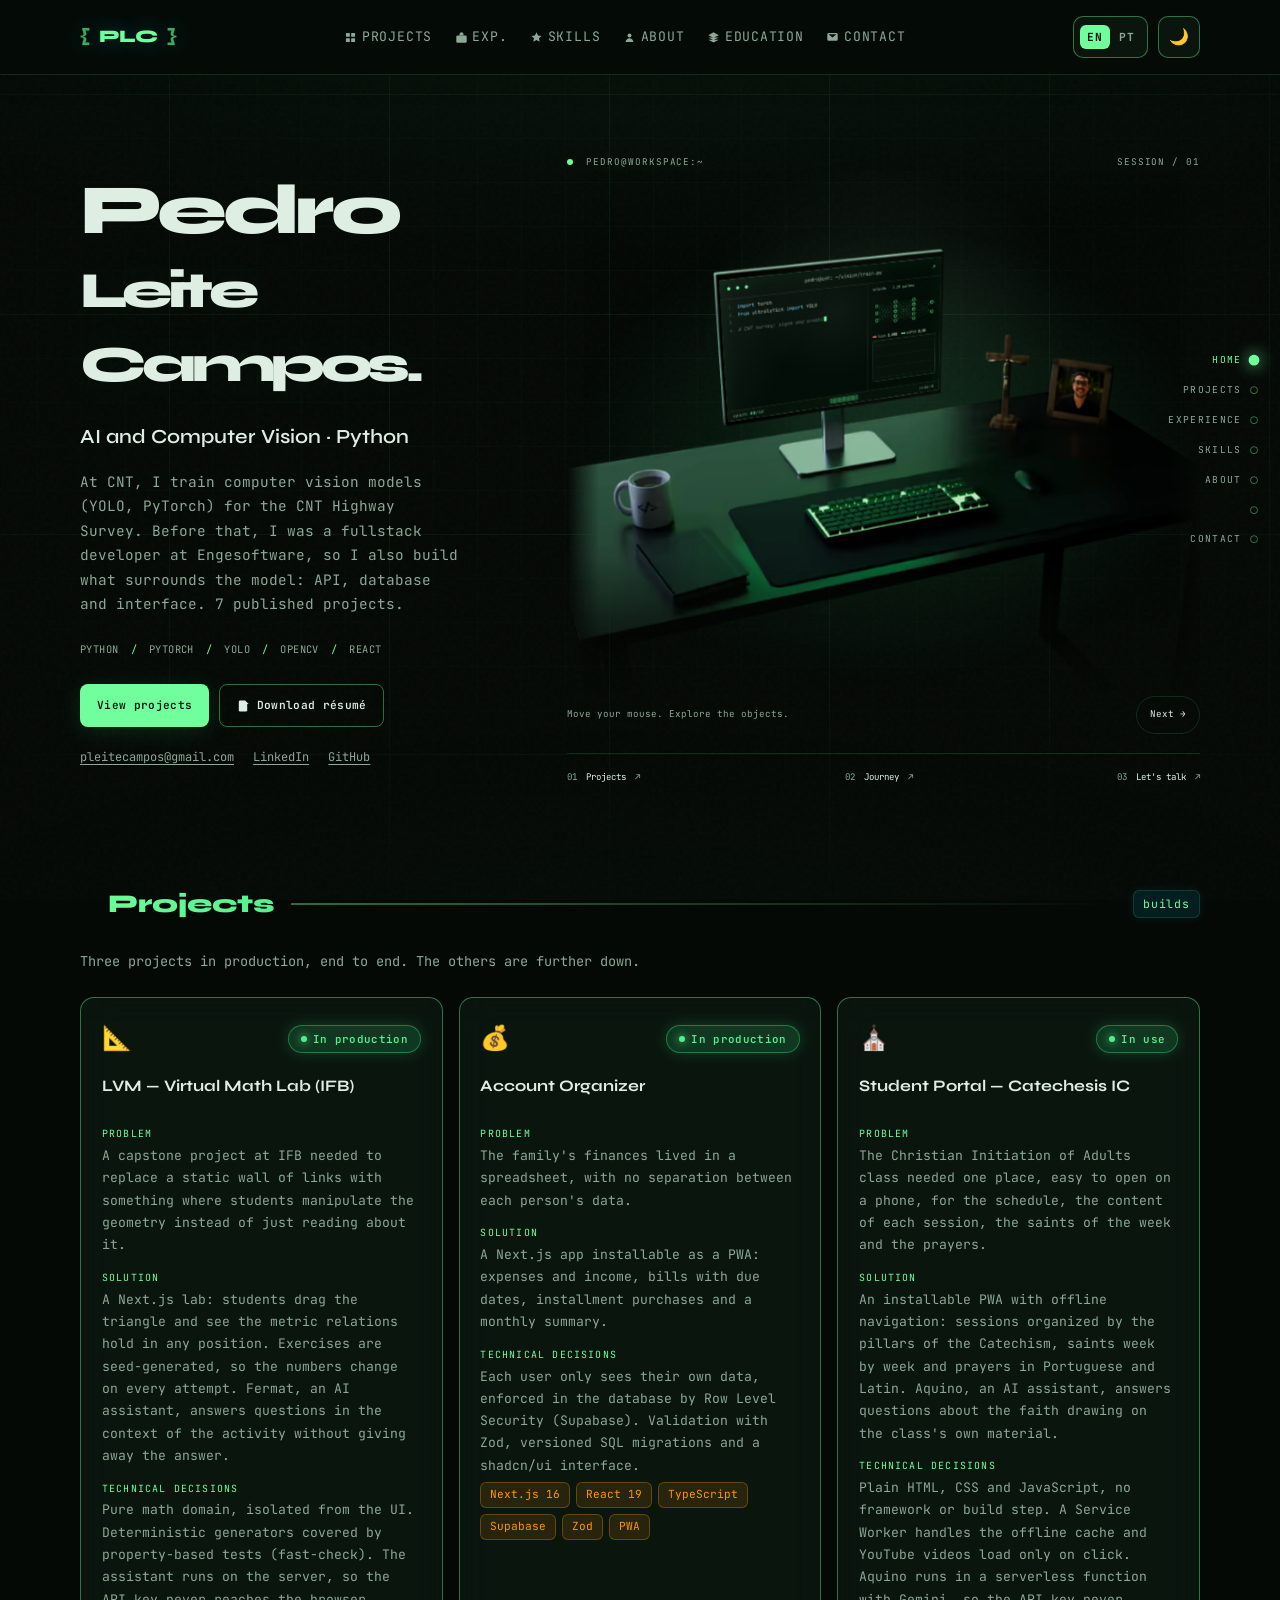
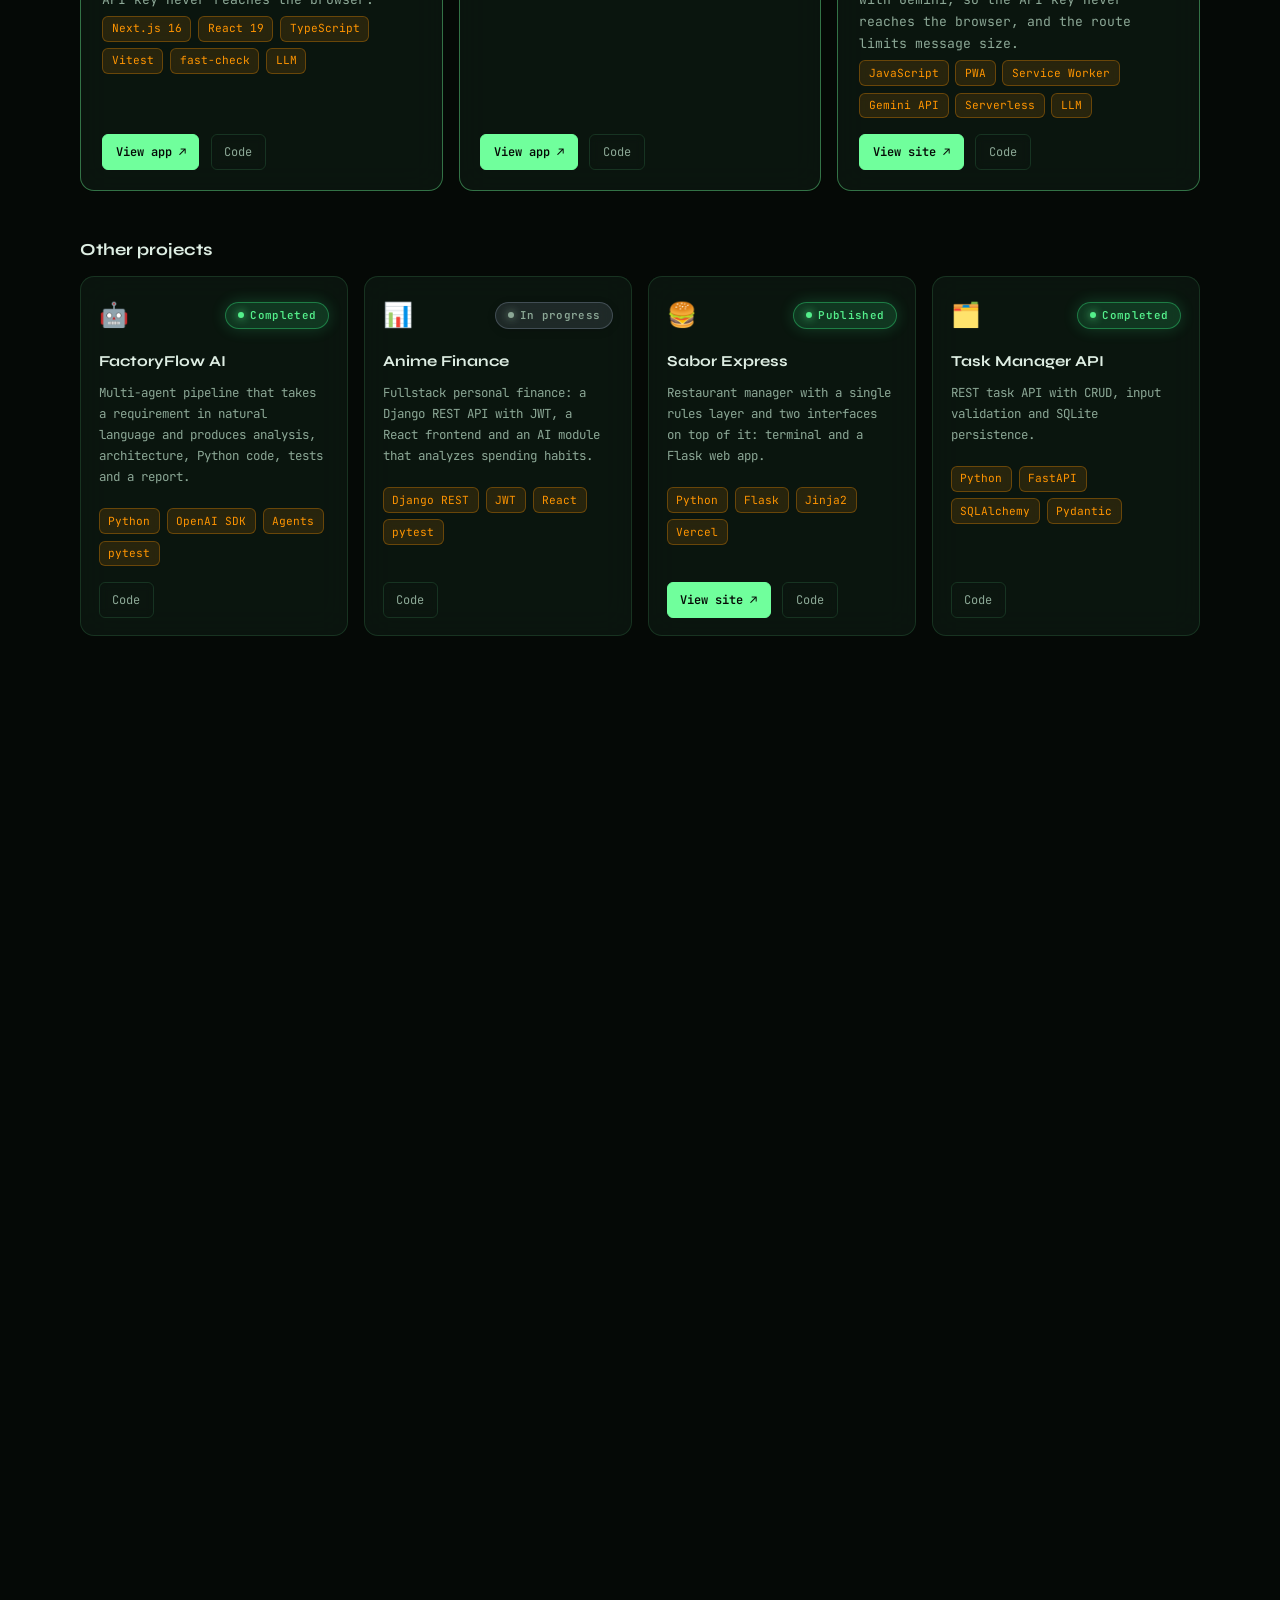
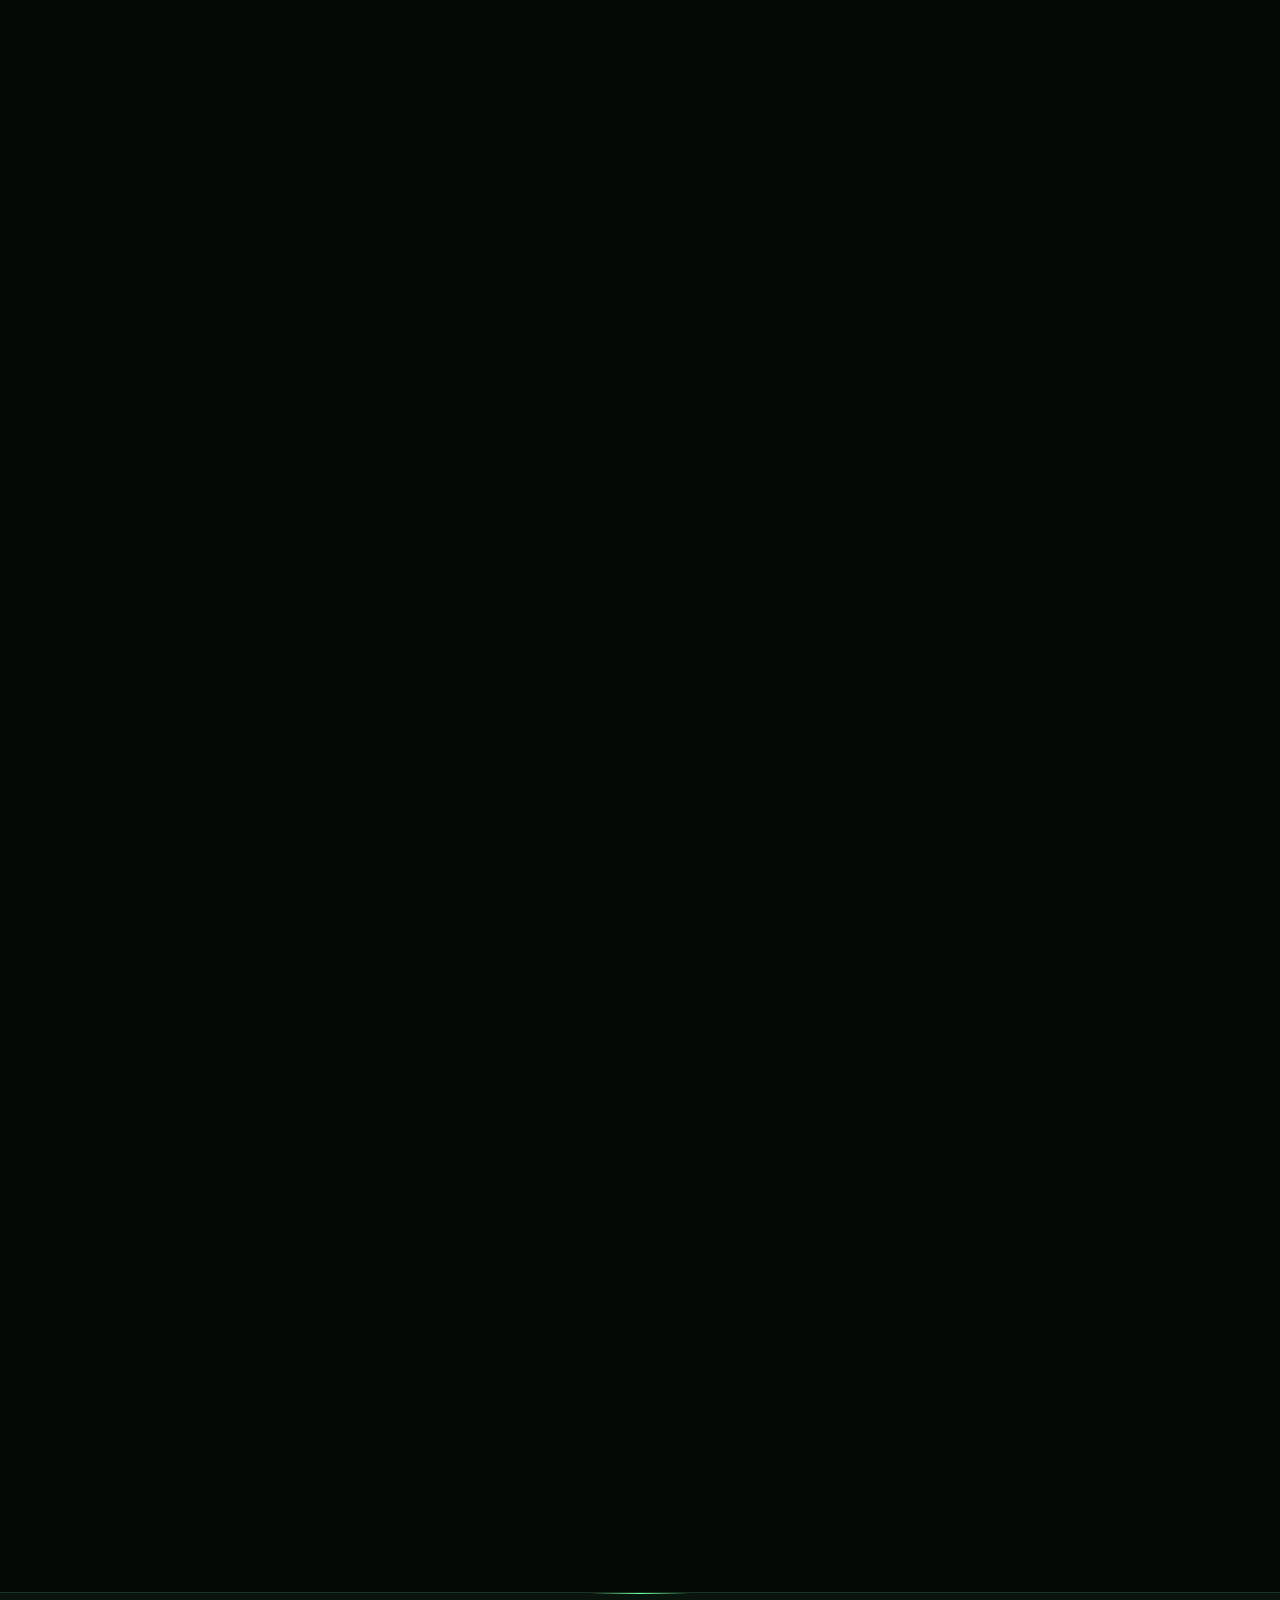
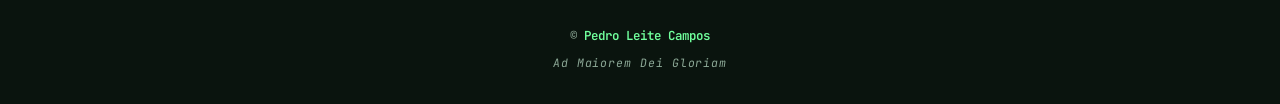
==== commit 619a4e14: "fix: oculta textos de 'Open to opportunities' na seção de contato" ====
--- a/index.html
+++ b/index.html
@@ -825,7 +825,8 @@
 
           <div class="contact-wrap">
             <div class="contact-text">
-              <p data-pt="Aberto a oportunidades em IA e visão computacional (Python, PyTorch). E-mail ou WhatsApp são os caminhos mais rápidos.">Open to opportunities in AI and computer vision (Python, PyTorch). Email or WhatsApp are the fastest ways to reach me.</p>
+              <!-- <p data-pt="Aberto a oportunidades em IA e visão computacional (Python, PyTorch). E-mail ou WhatsApp são os caminhos mais rápidos.">Open to opportunities in AI and computer vision (Python, PyTorch). Email or WhatsApp are the fastest ways to reach me.</p> -->
+              <p data-pt="E-mail ou WhatsApp são os caminhos mais rápidos.">Email or WhatsApp are the fastest ways to reach me.</p>
 
               <div class="contact-links">
                 <a class="contact-link" href="mailto:pleitecampos@gmail.com">
@@ -855,10 +856,13 @@
               <h3 data-pt="Vamos conversar sobre oportunidades">Let's talk about opportunities</h3>
               <a class="cta-open" href="mailto:pleitecampos@gmail.com" data-pt="Enviar e-mail agora">Send an email now</a>
 
+              <!--
               <div class="availability-tag">
                 <span class="dot"></span>
                 <span data-pt="Aberto a oportunidades em IA e visão computacional">Open to opportunities in AI and computer vision</span>
               </div>
+              -->
+
             </div>
           </div>
         </div>
--- a/assets/css/enhance.css
+++ b/assets/css/enhance.css
@@ -23,9 +23,9 @@
    ============================================================ */
 html.js-reveal .reveal-item {
   opacity: 0;
-  transform: translateY(28px);
-  transition: opacity 0.75s var(--ease-out) var(--reveal-delay, 0ms),
-    transform 0.75s var(--ease-out) var(--reveal-delay, 0ms);
+  transform: translateY(16px);
+  transition: opacity 0.45s var(--ease-out) var(--reveal-delay, 0ms),
+    transform 0.45s var(--ease-out) var(--reveal-delay, 0ms);
   will-change: opacity, transform;
 }
 
@@ -35,8 +35,12 @@
   will-change: auto;
 }
 
+html.js-reveal .reveal-item.reveal-now {
+  transition: none;
+}
+
 html.js-reveal .tl-entry.reveal-item {
-  transform: translateX(-24px);
+  transform: translateX(-14px);
 }
 
 @media (prefers-reduced-motion: reduce) {
